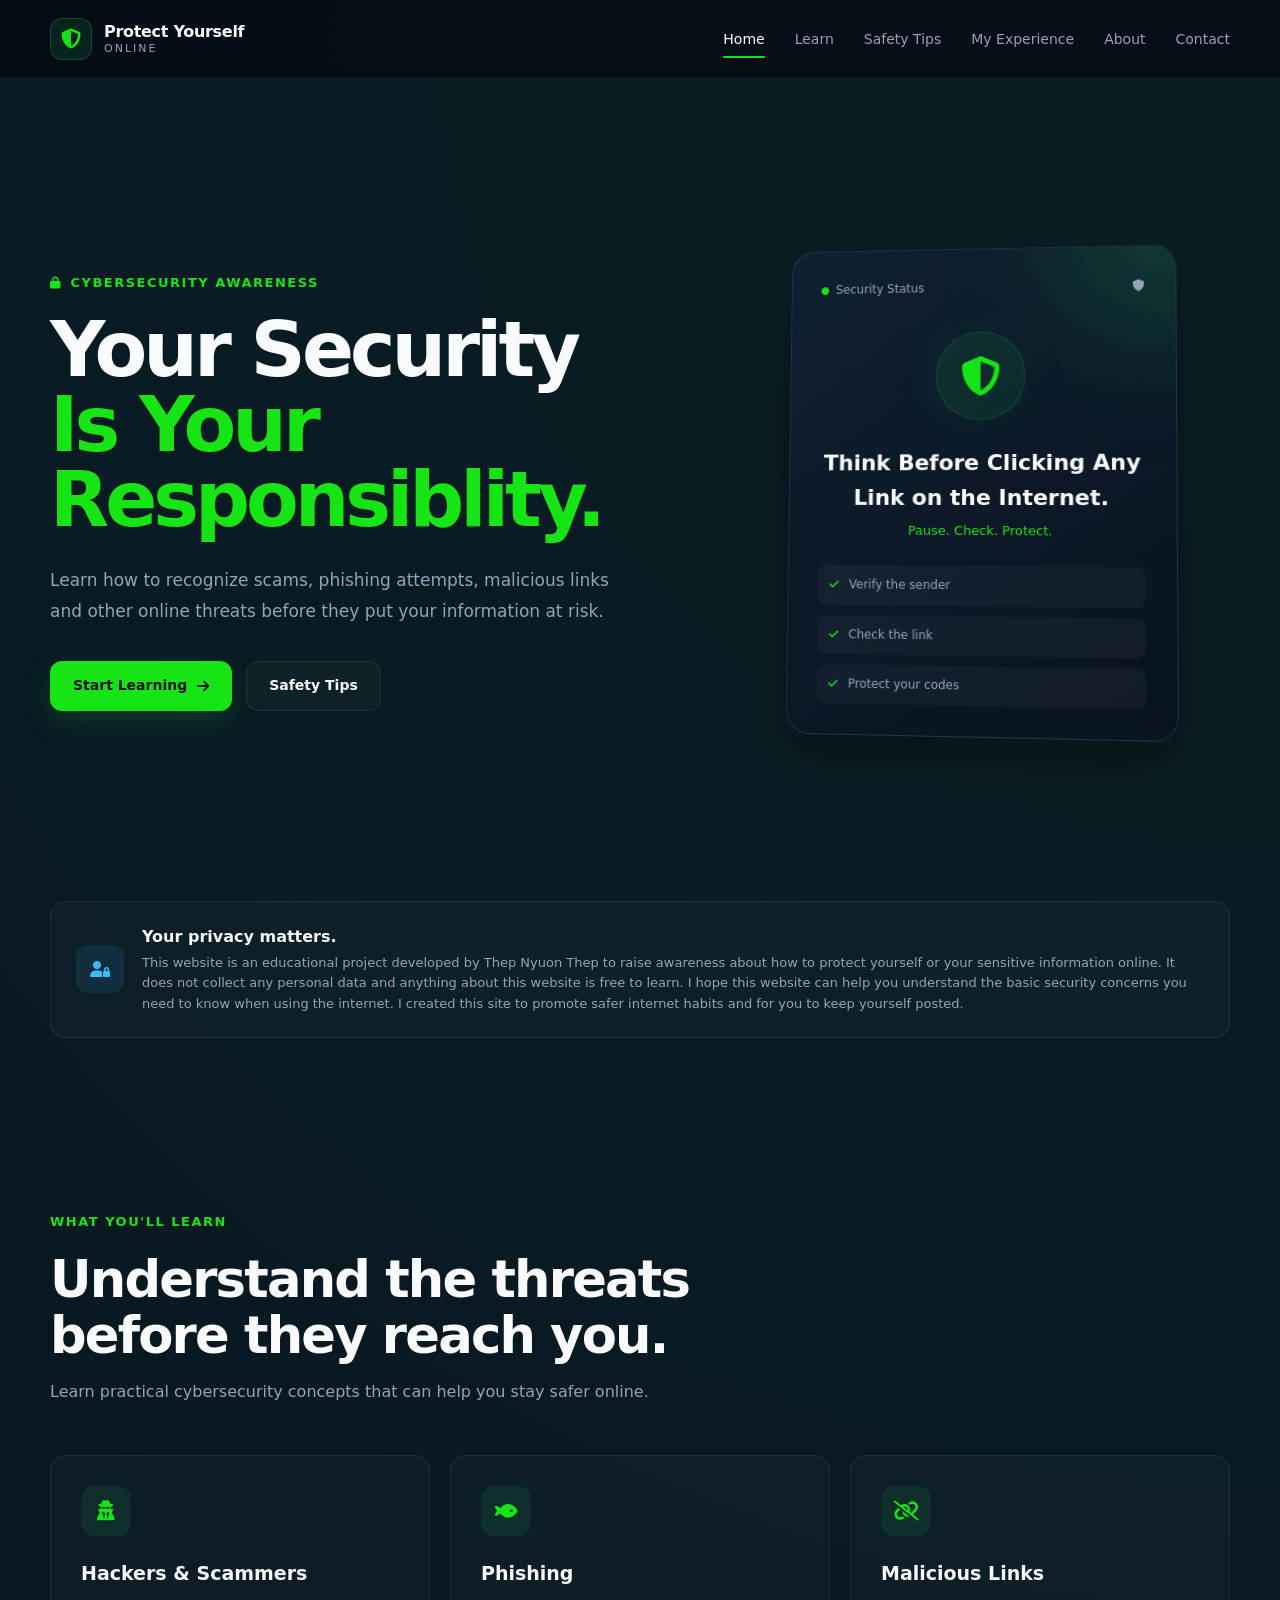
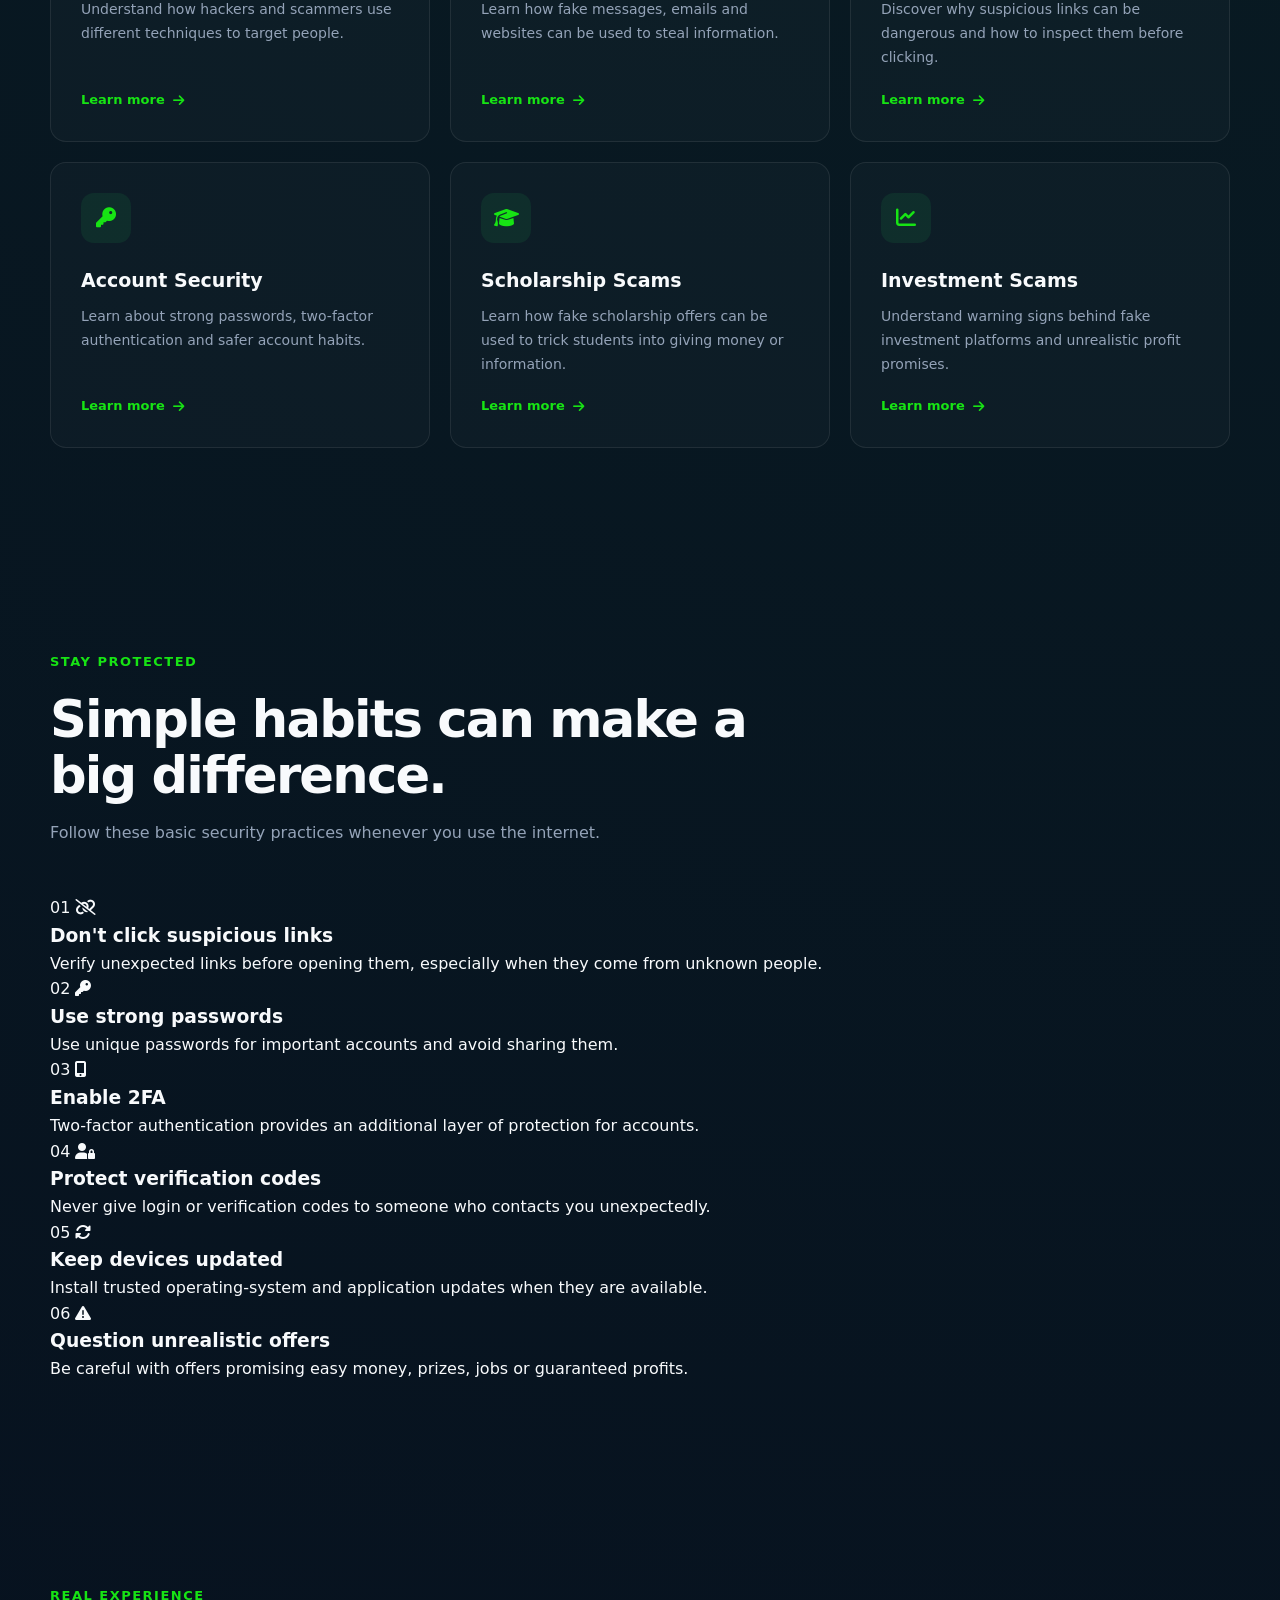
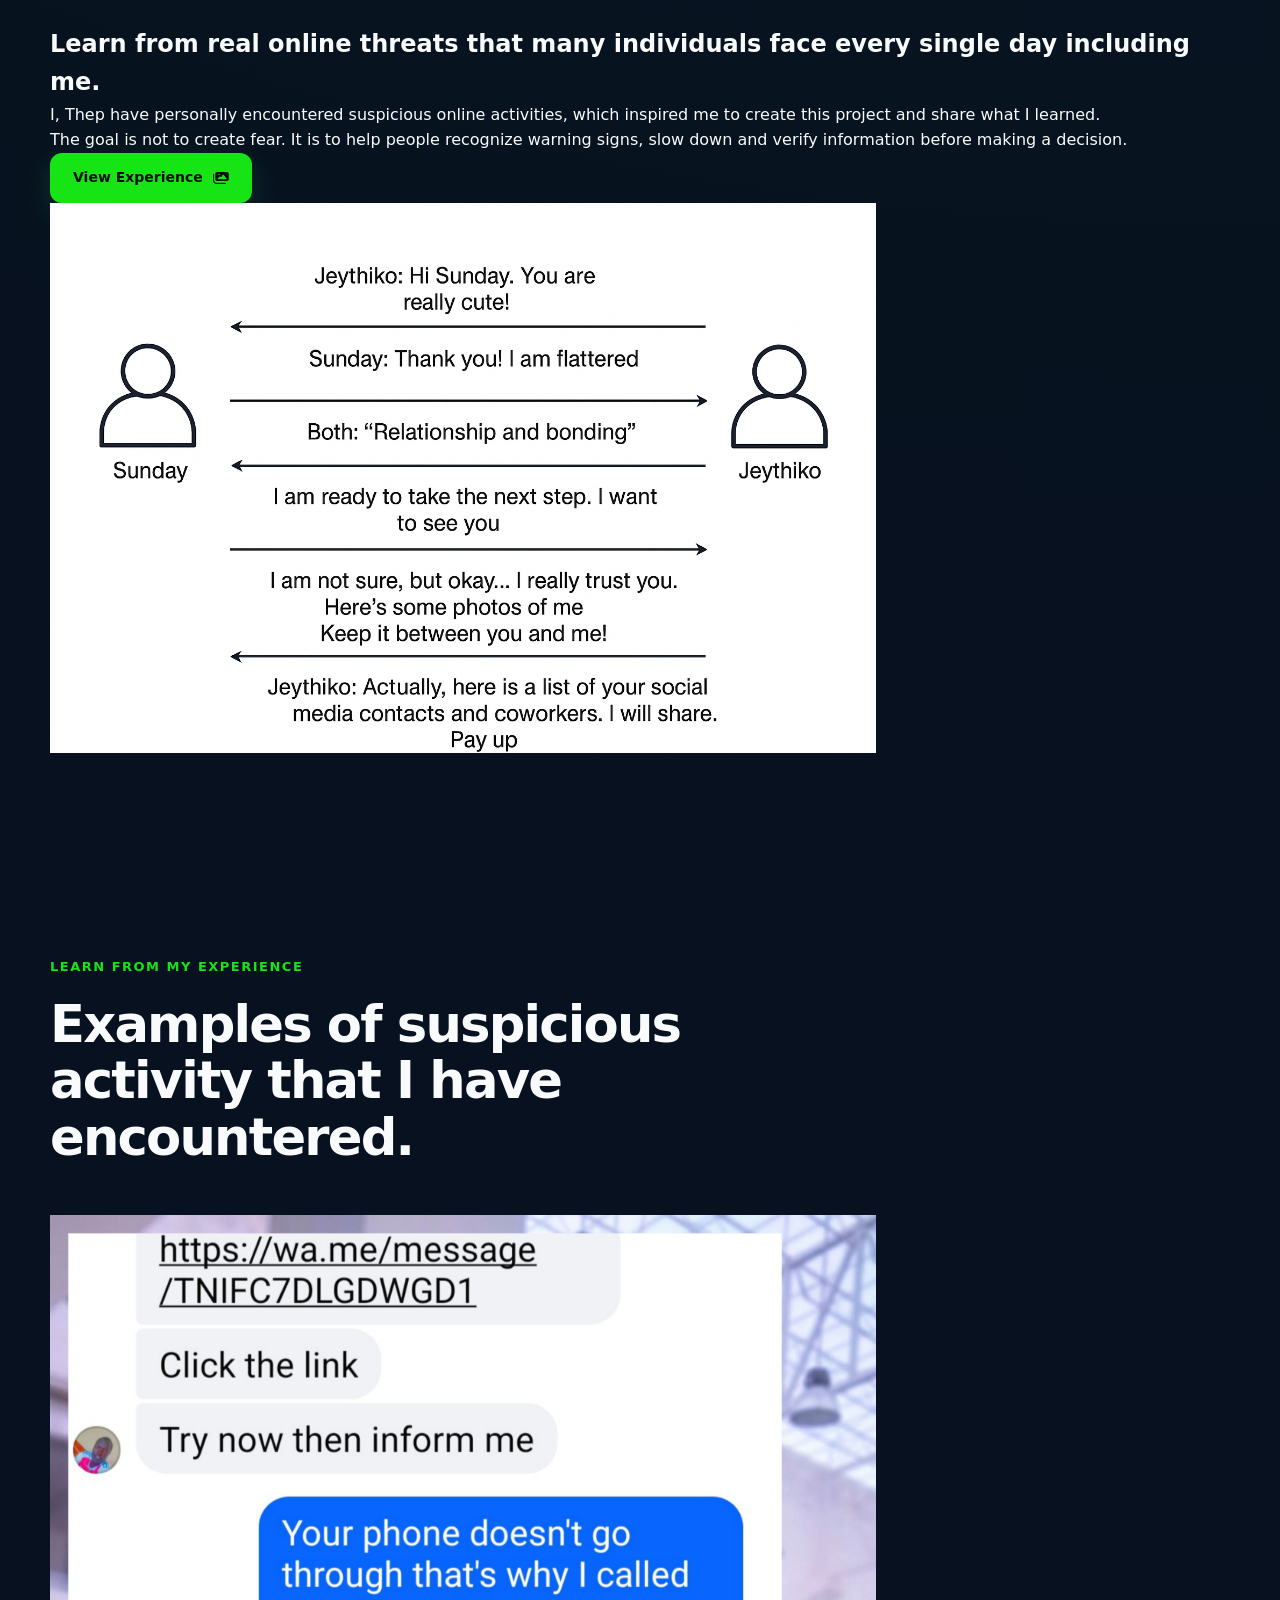
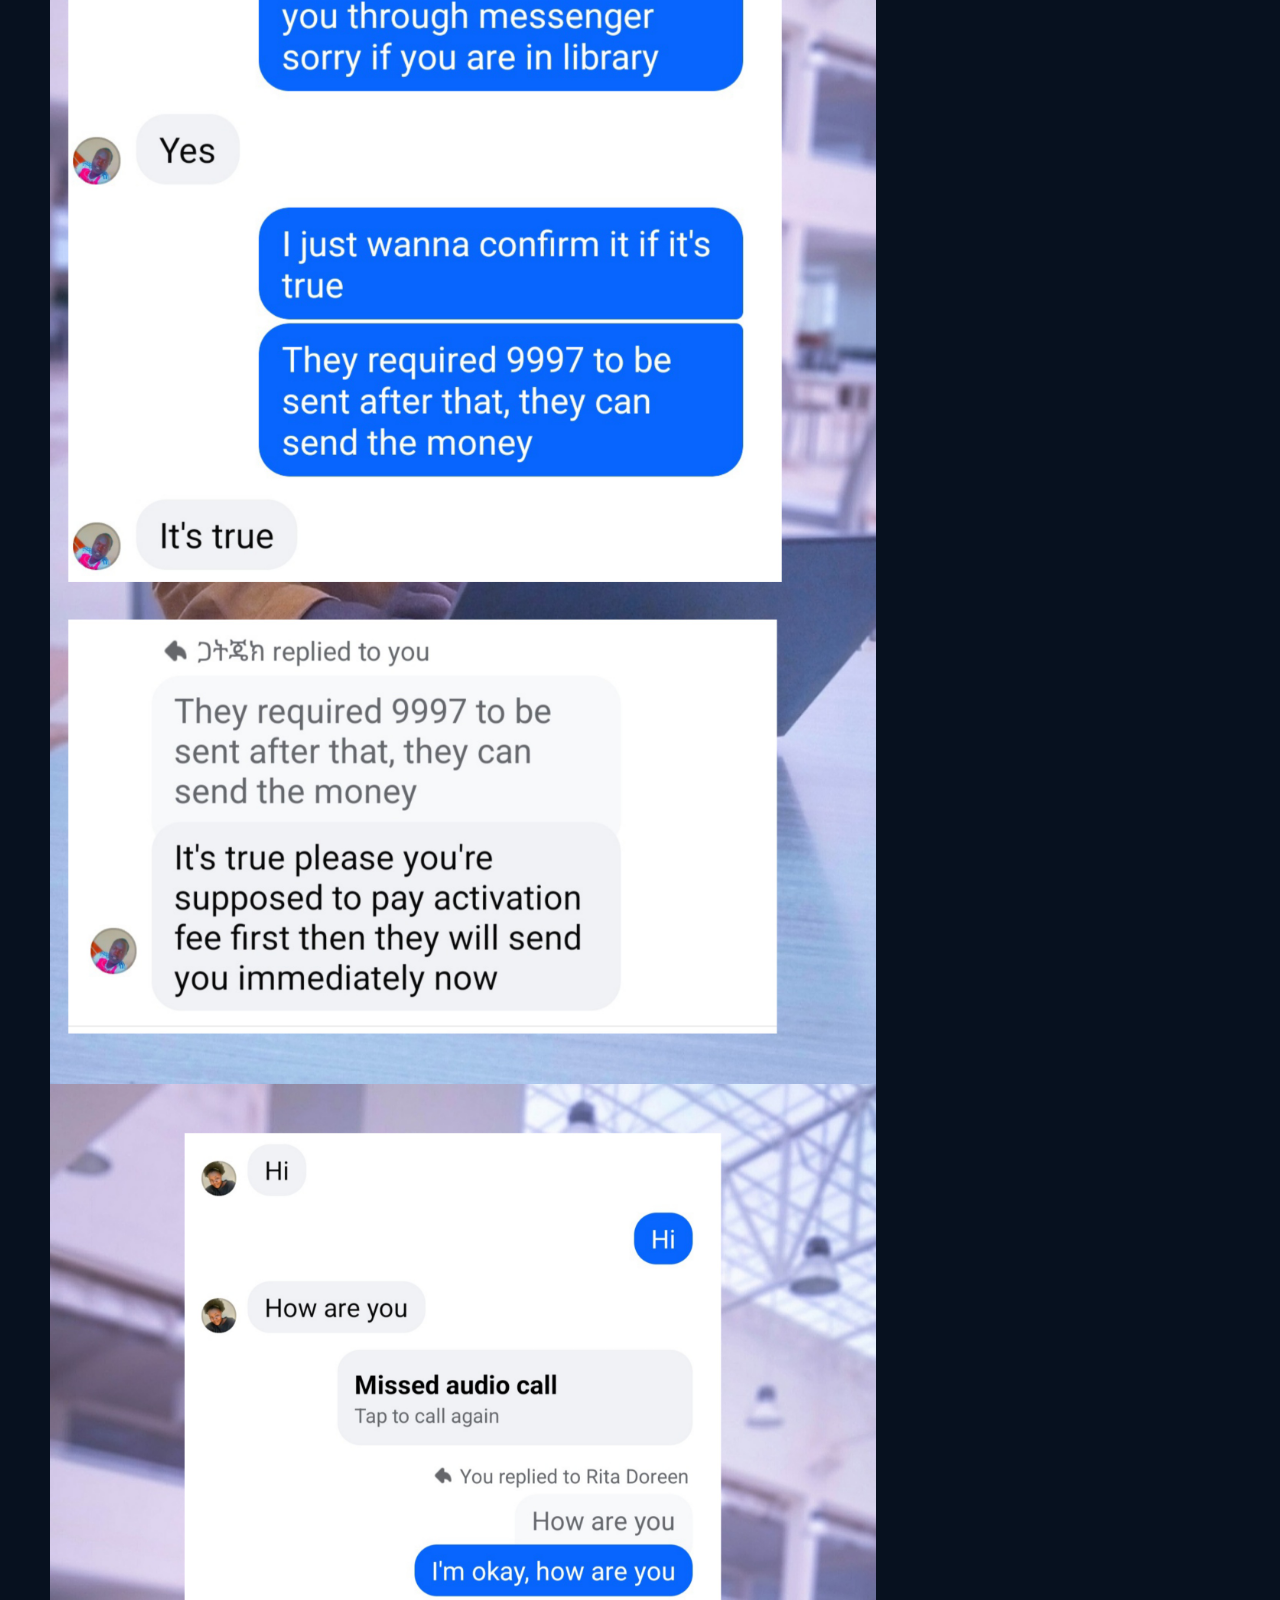
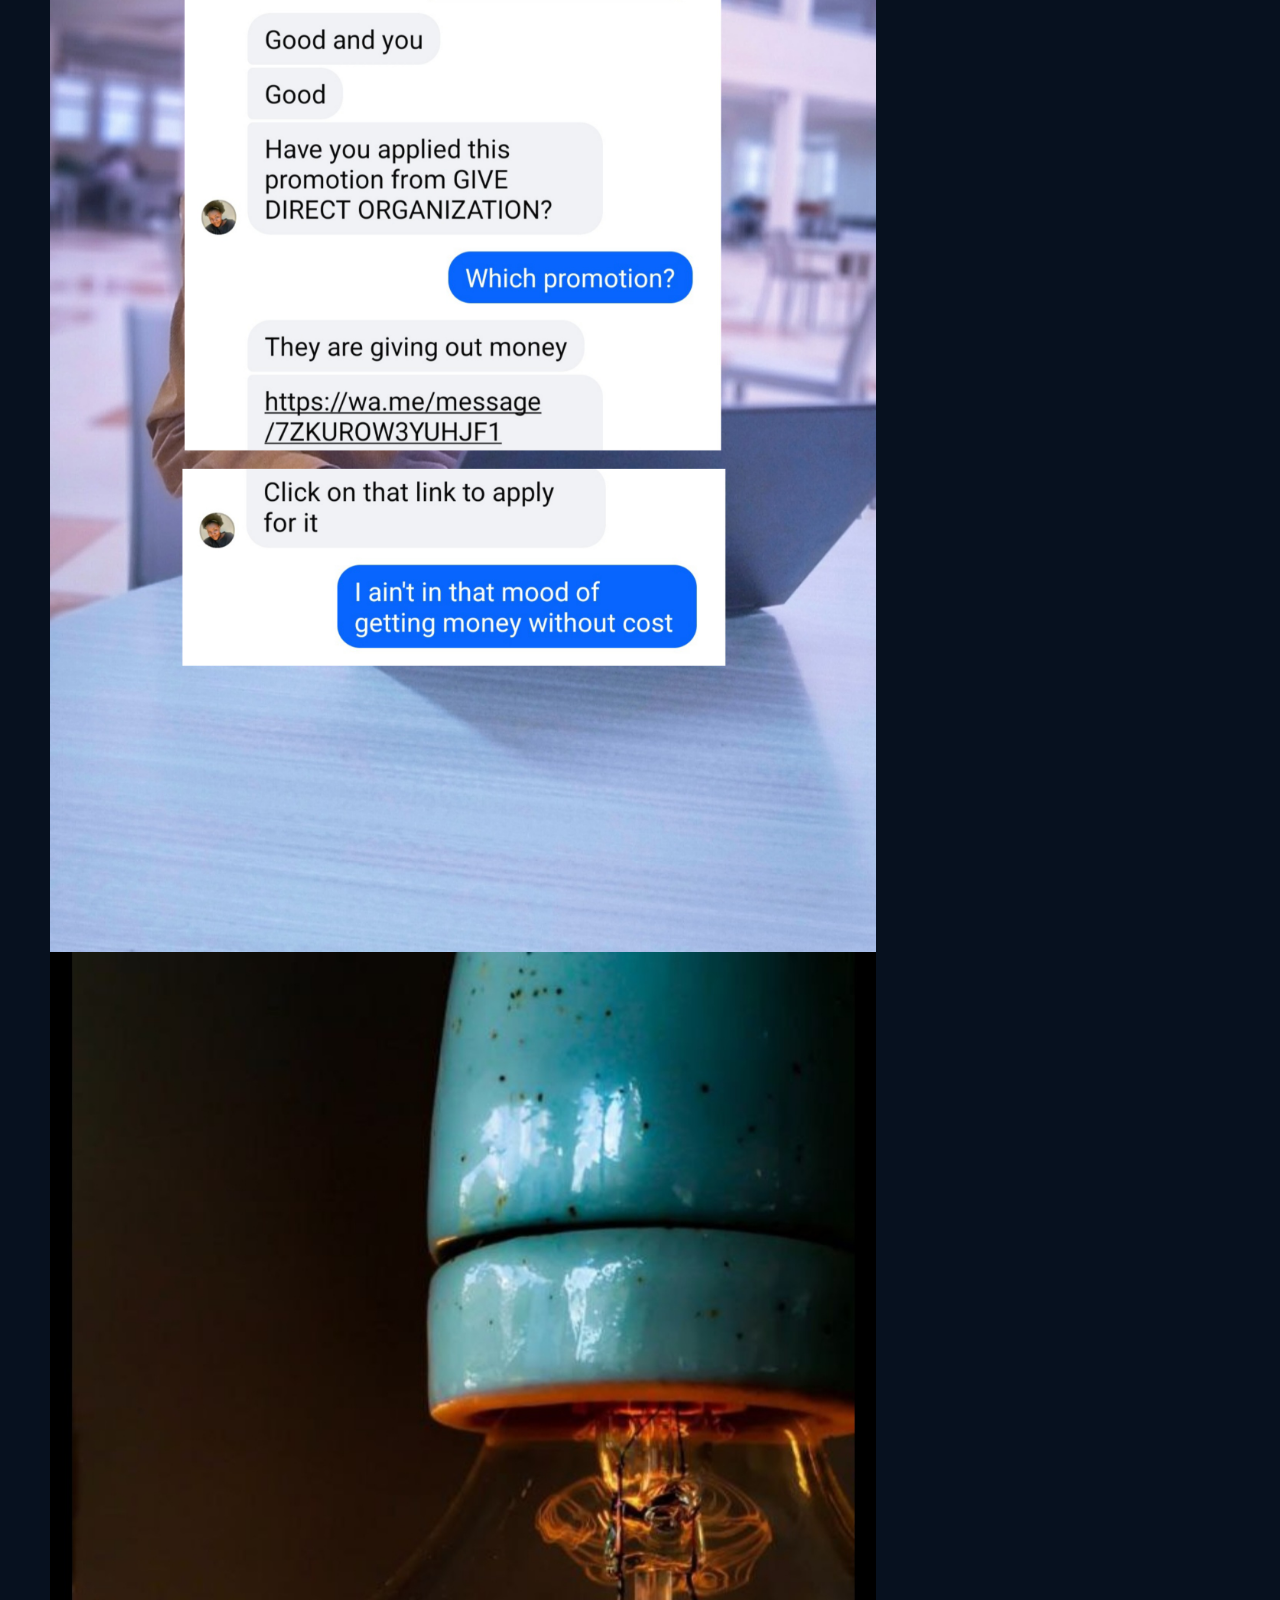
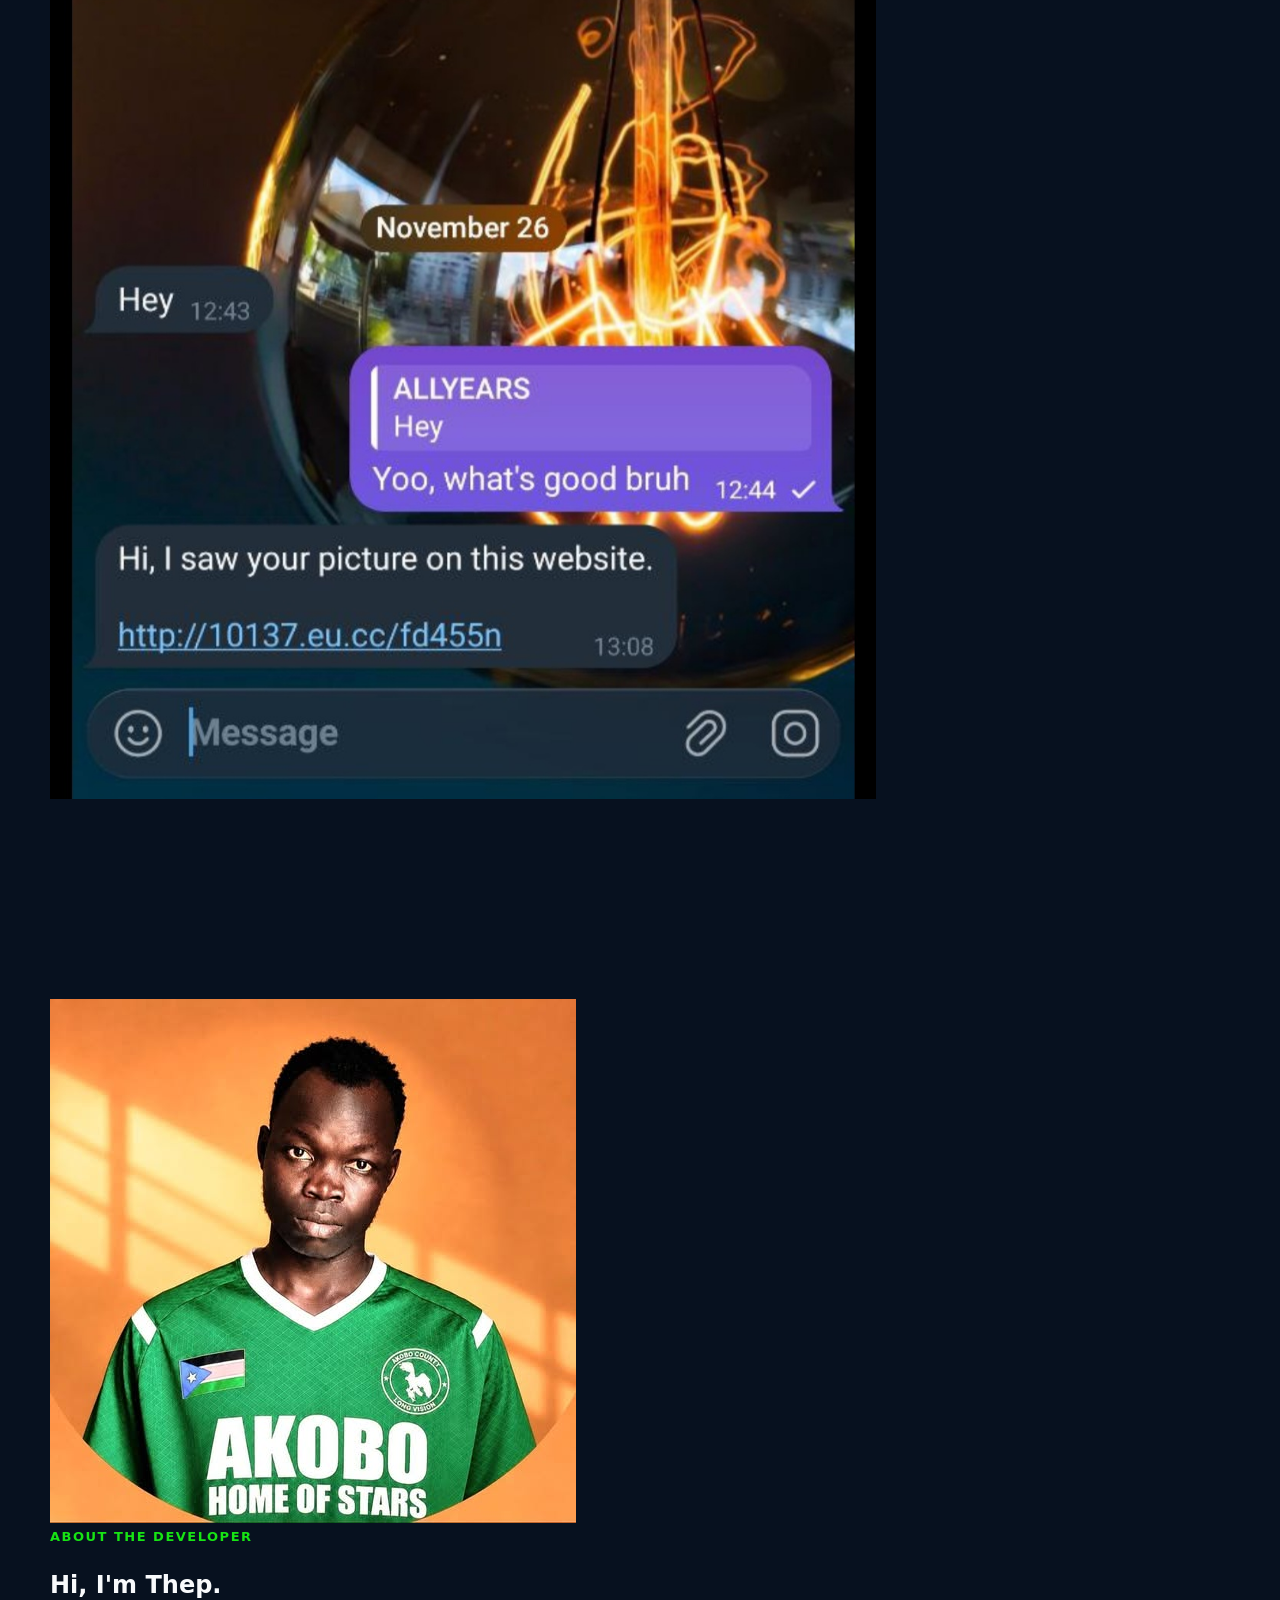
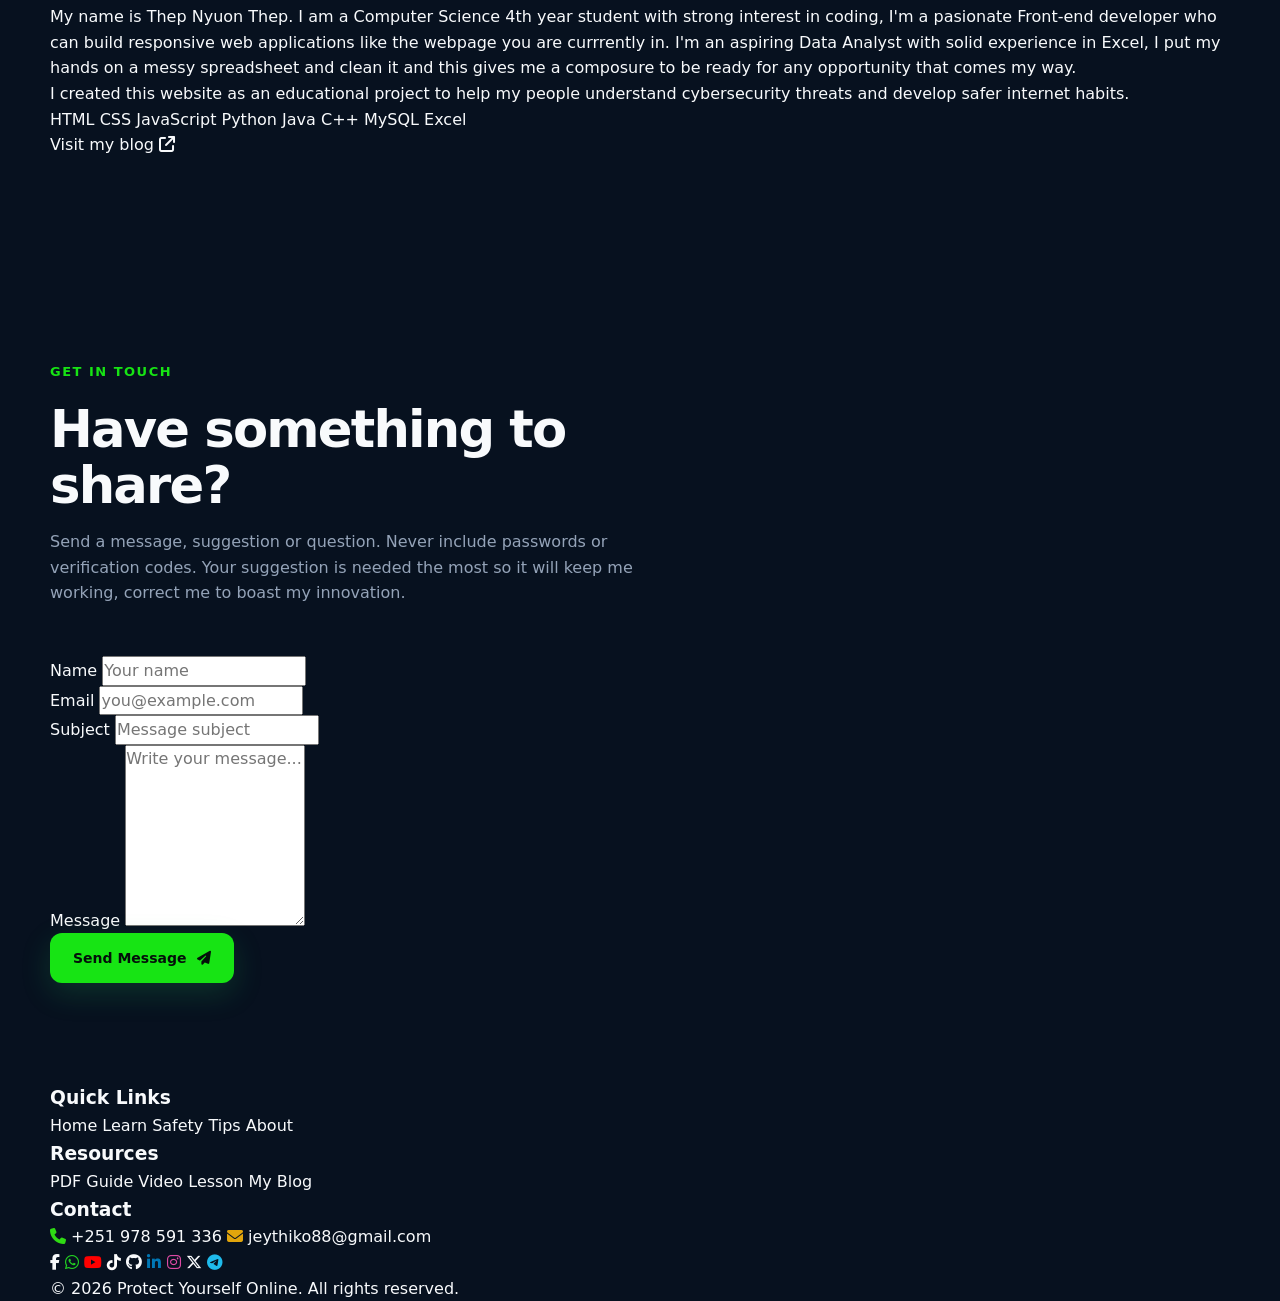
==== index.html @ 236b2f44 "Update print statement from 'Hello' to 'Goodbye'" ====
<!DOCTYPE html>
<html lang="en">

<head>
    <meta charset="UTF-8">

    <!-- Makes the website responsive on phones -->
    <meta name="viewport" content="width=device-width, initial-scale=1.0">

    <!-- Website description for search engines -->
    <meta name="description"
        content="Protect Yourself Online — Learn practical cybersecurity awareness, online safety, phishing prevention, scam awareness and account security.">

    <meta name="author" content="Thep Nyuon Thep">

    <title>Protect Yourself Online | Thep Nyuon Thep - Cybersecurity Awareness</title>

    <!-- Font Awesome -->
    <link rel="stylesheet"
        href="https://cdnjs.cloudflare.com/ajax/libs/font-awesome/6.5.0/css/all.min.css">

    <!-- Our CSS — we'll build this next -->
    <link rel="stylesheet" href="style.css">
</head>

<body>

    <!-- =========================
         HEADER
    ========================== -->
    <header class="site-header">

        <nav class="navbar">

            <!-- Website Logo / Brand -->
            <a href="#home" class="logo">

                <span class="logo-icon">
                    <i class="fa-solid fa-shield-halved"></i>
                </span>

                <span class="logo-text">
                    <strong>Protect Yourself</strong>
                    <small>Online</small>
                </span>

            </a>


            <!-- Mobile menu button -->
            <button class="menu-toggle" id="menuToggle">
                <i class="fa-solid fa-bars"></i>
            </button>


            <!-- Navigation -->
            <div class="nav-links" id="navLinks">

                <a href="#home" class="active">Home</a>

                <a href="#learn">Learn</a>

                <a href="#safety">Safety Tips</a>

                <a href="#experience">My Experience</a>

                <a href="#about">About</a>

                <a href="#contact">Contact</a>

            </div>

        </nav>

    </header>


    <!-- =========================
         MAIN CONTENT
    ========================== -->

    <main>


        <!-- =========================
             HERO SECTION
        ========================== -->

        <section class="hero" id="home">

            <div class="hero-content">

                <span class="hero-label">
                    <i class="fa-solid fa-lock"></i>
                    Cybersecurity Awareness
                </span>


                <h1>
                    Your Security
                    <span>Is Your Responsiblity.</span>
                </h1>


                <p>
                    Learn how to recognize scams, phishing attempts,
                    malicious links and other online threats before
                    they put your information at risk.
                </p>


                <div class="hero-buttons">

                    <a href="#learn" class="btn btn-primary">
                        Start Learning
                        <i class="fa-solid fa-arrow-right"></i>
                    </a>

                    <a href="#safety" class="btn btn-secondary">
                        Safety Tips
                    </a>

                </div>

            </div>


            <!-- Hero security visual -->

            <div class="hero-visual">

                <div class="security-card">

                    <div class="security-card-header">

                        <span>
                            <i class="fa-solid fa-circle"></i>
                            Security Status
                        </span>

                        <i class="fa-solid fa-shield"></i>

                    </div>


                    <div class="security-icon">

                        <i class="fa-solid fa-shield-halved"></i>

                    </div>


                    <h3>
                        Think Before Clicking Any Link on the Internet.
                    </h3>

                    <p>
                        Pause. Check. Protect.
                    </p>


                    <div class="security-checks">

                        <span>
                            <i class="fa-solid fa-check"></i>
                            Verify the sender
                        </span>

                        <span>
                            <i class="fa-solid fa-check"></i>
                            Check the link
                        </span>

                        <span>
                            <i class="fa-solid fa-check"></i>
                            Protect your codes
                        </span>

                    </div>

                </div>

            </div>

        </section>


        <!-- =========================
             INTRO / PRIVACY
        ========================== -->

        <section class="privacy-section">

            <div class="privacy-box">

                <div class="privacy-icon">
                    <i class="fa-solid fa-user-lock"></i>
                </div>

                <div>

                    <h3>
                        Your privacy matters.
                    </h3>

                    <p>
                        This website is an educational project developed by Thep Nyuon Thep to raise awareness about how to protect yourself or 
                        your sensitive information online. It does not collect any personal data and anything about this website is free to 
                        learn. I hope this website can help you understand the basic security concerns you need to know when using the internet.
                        I created this site to promote safer internet habits and for you to keep yourself posted.
                    </p>

                </div>

            </div>

        </section>


        <!-- =========================
             LEARNING SECTION
        ========================== -->

        <section class="section" id="learn">

            <div class="section-header">

                <span class="section-label">
                    What You'll Learn
                </span>

                <h2>
                    Understand the threats
                    before they reach you.
                </h2>

                <p>
                    Learn practical cybersecurity concepts
                    that can help you stay safer online.
                </p>

            </div>


            <!-- Learning cards -->

            <div class="learning-grid">


                <!-- Card 1 -->

                <article class="learning-card">

                    <div class="card-icon">
                        <i class="fa-solid fa-user-secret"></i>
                    </div>

                    <h3>
                        Hackers & Scammers
                    </h3>

                    <p>
                        Understand how hackers and scammers
                        use different techniques to target people.
                    </p>

                   <a href="lessons/hackers-and-scammers.html" class="lesson-link">
    Learn more
    <i class="fa-solid fa-arrow-right"></i>
</a>

                </article>


                <!-- Card 2 -->

                <article class="learning-card">

                    <div class="card-icon">
                        <i class="fa-solid fa-fish"></i>
                    </div>

                    <h3>
                        Phishing
                    </h3>

                    <p>
                        Learn how fake messages, emails and websites
                        can be used to steal information.
                    </p>

                   <a href="lessons/phishing.html" class="lesson-link">
    Learn more
    <i class="fa-solid fa-arrow-right"></i>
</a>

                </article>


                <!-- Card 3 -->

                <article class="learning-card">

                    <div class="card-icon">
                        <i class="fa-solid fa-link-slash"></i>
                    </div>

                    <h3>
                        Malicious Links
                    </h3>

                    <p>
                        Discover why suspicious links can be dangerous
                        and how to inspect them before clicking.
                    </p>

                   <a href="lessons/malicious-links.html" class="lesson-link">
    Learn more
    <i class="fa-solid fa-arrow-right"></i>
</a>

                </article>


                <!-- Card 4 -->

                <article class="learning-card">

                    <div class="card-icon">
                        <i class="fa-solid fa-key"></i>
                    </div>

                    <h3>
                        Account Security
                    </h3>

                    <p>
                        Learn about strong passwords, two-factor
                        authentication and safer account habits.
                    </p>

                    <a href="lessons/account-security.html" class="lesson-link">
    Learn more
    <i class="fa-solid fa-arrow-right"></i>
</a>

                </article>


                <!-- Card 5 -->

                <article class="learning-card">

                    <div class="card-icon">
                        <i class="fa-solid fa-graduation-cap"></i>
                    </div>

                    <h3>
                        Scholarship Scams
                    </h3>

                    <p>
                        Learn how fake scholarship offers can be used
                        to trick students into giving money or information.
                    </p>

                    <a href="lessons/scholarship-scams.html" class="lesson-link">
    Learn more
    <i class="fa-solid fa-arrow-right"></i>
</a>

                </article>


                <!-- Card 6 -->

                <article class="learning-card">

                    <div class="card-icon">
                        <i class="fa-solid fa-chart-line"></i>
                    </div>

                    <h3>
                        Investment Scams
                    </h3>

                    <p>
                        Understand warning signs behind fake investment
                        platforms and unrealistic profit promises.
                    </p>

                    <a href="lessons/investment-scams.html" class="lesson-link">
    Learn more
    <i class="fa-solid fa-arrow-right"></i>
</a>

                </article>

            </div>

        </section>


        <!-- =========================
             SAFETY TIPS
        ========================== -->

        <section class="section safety-section" id="safety">

            <div class="section-header">

                <span class="section-label">
                    Stay Protected
                </span>

                <h2>
                    Simple habits can make
                    a big difference.
                </h2>

                <p>
                    Follow these basic security practices
                    whenever you use the internet.
                </p>

            </div>


            <div class="safety-grid">


                <article class="safety-card">

                    <span class="safety-number">01</span>

                    <i class="fa-solid fa-link-slash"></i>

                    <h3>
                        Don't click suspicious links
                    </h3>

                    <p>
                        Verify unexpected links before opening
                        them, especially when they come from
                        unknown people.
                    </p>

                </article>


                <article class="safety-card">

                    <span class="safety-number">02</span>

                    <i class="fa-solid fa-key"></i>

                    <h3>
                        Use strong passwords
                    </h3>

                    <p>
                        Use unique passwords for important
                        accounts and avoid sharing them.
                    </p>

                </article>


                <article class="safety-card">

                    <span class="safety-number">03</span>

                    <i class="fa-solid fa-mobile-screen-button"></i>

                    <h3>
                        Enable 2FA
                    </h3>

                    <p>
                        Two-factor authentication provides an
                        additional layer of protection for accounts.
                    </p>

                </article>


                <article class="safety-card">

                    <span class="safety-number">04</span>

                    <i class="fa-solid fa-user-lock"></i>

                    <h3>
                        Protect verification codes
                    </h3>

                    <p>
                        Never give login or verification codes
                        to someone who contacts you unexpectedly.
                    </p>

                </article>


                <article class="safety-card">

                    <span class="safety-number">05</span>

                    <i class="fa-solid fa-rotate"></i>

                    <h3>
                        Keep devices updated
                    </h3>

                    <p>
                        Install trusted operating-system and
                        application updates when they are available.
                    </p>

                </article>


                <article class="safety-card">

                    <span class="safety-number">06</span>

                    <i class="fa-solid fa-triangle-exclamation"></i>

                    <h3>
                        Question unrealistic offers
                    </h3>

                    <p>
                        Be careful with offers promising easy money,
                        prizes, jobs or guaranteed profits.
                    </p>

                </article>

            </div>

        </section>


        <!-- =========================
             MY EXPERIENCE
        ========================== -->

        <section class="section experience-section" id="experience">

            <div class="experience-content">

                <div class="experience-text">

                    <span class="section-label">
                        Real Experience
                    </span>

                    <h2>
                        Learn from real
                        online threats that many individuals face every single day including me.
                    </h2>

                    <p>
                        I, Thep have personally encountered suspicious
                        online activities, which inspired me to create
                        this project and share what I learned.
                    </p>

                    <p>
                        The goal is not to create fear. It is to help
                        people recognize warning signs, slow down and
                        verify information before making a decision.
                    </p>

                    <a href="#gallery" class="btn btn-primary">
                        View Experience
                        <i class="fa-solid fa-images"></i>
                    </a>

                </div>


                <div class="experience-image">

                    <img
                        src="scammer.jpg"
                        alt="Cybersecurity scam awareness example"
                    >

                </div>

            </div>

        </section>


        <!-- =========================
             GALLERY
        ========================== -->

        <section class="section gallery-section" id="gallery">

            <div class="section-header">

                <span class="section-label">
                    Learn from my experience
                </span>

                <h2>
                    Examples of suspicious activity that I have encountered.
                </h2>

            </div>


            <div class="gallery-grid">

                <img src="scam1.jpg"
                    alt="Scam awareness example">

                <img src="scam2.jpg"
                    alt="Scam awareness example">

                <img src="Telegram.jpg"
                    alt="Telegram scam awareness example">

            </div>

        </section>


        <!-- =========================
             ABOUT
        ========================== -->

        <section class="section about-section" id="about">

            <div class="about-container">

                <div class="about-image">

                    <img
                        src="profile.jpg"
                        alt="Thep Nyuon Thep"
                    >

                </div>


                <div class="about-content">

                    <span class="section-label">
                        About the Developer
                    </span>

                    <h2>
                        Hi, I'm Thep.
                    </h2>

                    <p>
                        My name is Thep Nyuon Thep. I am a Computer
                        Science 4th year student with strong interest in coding, I'm a pasionate Front-end developer who can build responsive web applications like the webpage you are currrently in. I'm an aspiring Data Analyst with solid experience in Excel, I put my hands on a messy spreadsheet and clean it and this gives me a composure to be ready for any opportunity that comes my way.
                    </p>

                    <p>
                        I created this website as an educational
                        project to help my people understand cybersecurity
                        threats and develop safer internet habits.
                    </p>


                    <div class="skills">

                        <span>HTML</span>
                        <span>CSS</span>
                        <span>JavaScript</span>
                        <span>Python</span>
                        <span>Java</span>
                        <span>C++</span>
                        <span>MySQL</span>
                        <span>Excel</span>
                      

                    </div>


                    <a
                        href="https://thepnyuonthep.blogspot.com"
                        target="_blank"
                        rel="noopener noreferrer"
                        class="text-link"
                    >
                        Visit my blog
                        <i class="fa-solid fa-arrow-up-right-from-square"></i>
                    </a>

                </div>

            </div>

        </section>


        <!-- =========================
             CONTACT
        ========================== -->

        <section class="section contact-section" id="contact">

            <div class="section-header">

                <span class="section-label">
                    Get In Touch
                </span>

                <h2>
                    Have something to share?
                </h2>

                <p>
                    Send a message, suggestion or question.
                    Never include passwords or verification codes. Your suggestion is needed the most so it will keep me working, correct me to boast my innovation.
                </p>

            </div>


            <form
                action="https://formsubmit.co/jeythiko88@gmail.com"
                method="POST"
                class="contact-form"
            >

                <input
                    type="hidden"
                    name="_subject"
                    value="Protect Yourself Online — Website Message"
                >

                <input
                    type="hidden"
                    name="_captcha"
                    value="false"
                >


                <div class="form-group">

                    <label for="name">
                        Name
                    </label>

                    <input
                        type="text"
                        id="name"
                        name="name"
                        placeholder="Your name"
                        required
                    >

                </div>


                <div class="form-group">

                    <label for="email">
                        Email
                    </label>

                    <input
                        type="email"
                        id="email"
                        name="email"
                        placeholder="you@example.com"
                        required
                    >

                </div>


                <div class="form-group full">

                    <label for="subject">
                        Subject
                    </label>

                    <input
                        type="text"
                        id="subject"
                        name="subject"
                        placeholder="Message subject"
                        required
                    >

                </div>


                <div class="form-group full">

                    <label for="message">
                        Message
                    </label>

                    <textarea
                        id="message"
                        name="message"
                        rows="7"
                        placeholder="Write your message..."
                        required
                    ></textarea>

                </div>


                <button
                    type="submit"
                    class="btn btn-primary"
                >
                    Send Message
                    <i class="fa-solid fa-paper-plane"></i>
                </button>

            </form>

        </section>

    </main>


    <!-- =========================
         FOOTER
    ========================== -->

    <footer class="footer">

        <div class="footer-container">

            <div class="footer-column">

                <h3>Quick Links</h3>

                <a href="#home">Home</a>
                <a href="#learn">Learn</a>
                <a href="#safety">Safety Tips</a>
                <a href="#about">About</a>

            </div>


            <div class="footer-column">

                <h3>Resources</h3>

                <a href="HowDoIProtectMyselfOnTheInternet.pdf" download>
                    PDF Guide
                </a>

                <a href="open.mp4" download>
                    Video Lesson
                </a>

                <a
                    href="https://thepnyuonthep.blogspot.com"
                    target="_blank"
                    rel="noopener noreferrer"
                >
                    My Blog
                </a>

            </div>


            <div class="footer-column">

                <h3>Contact</h3>

                <a href="tel:+251978591336">
                    <i class="fa-solid fa-phone"></i>
                    +251 978 591 336
                </a>

                <a href="mailto:jeythiko88@gmail.com">
                    <i class="fa-solid fa-envelope"></i>
                    jeythiko88@gmail.com
                </a>

            </div>

        </div>


        <!-- Social media -->

        <div class="social-links">

            <a href="https://www.facebook.com/thep.williams"
                target="_blank"
                rel="noopener noreferrer"
                aria-label="Facebook">
                <i class="fa-brands fa-facebook-f"></i>
            </a>

            <a href="https://wa.me/251978591336"
                target="_blank"
                rel="noopener noreferrer"
                aria-label="WhatsApp">
                <i class="fa-brands fa-whatsapp"></i>
            </a>

            <a href="https://www.youtube.com/@jeythiko"
                target="_blank"
                rel="noopener noreferrer"
                aria-label="YouTube">
                <i class="fa-brands fa-youtube"></i>
            </a>

            <a href="https://www.tiktok.com/@jeythiko"
                target="_blank"
                rel="noopener noreferrer"
                aria-label="TikTok">
                <i class="fa-brands fa-tiktok"></i>
            </a>

            <a href="https://github.com/jeythiko/Jeythiko88"
                target="_blank"
                rel="noopener noreferrer"
                aria-label="GitHub">
                <i class="fa-brands fa-github"></i>
            </a>

            <a href="https://www.linkedin.com/in/thep-williams888"
                target="_blank"
                rel="noopener noreferrer"
                aria-label="LinkedIn">
                <i class="fa-brands fa-linkedin-in"></i>
            </a>

            <a href="https://www.instagram.com/jeythiko"
                target="_blank"
                rel="noopener noreferrer"
                aria-label="Instagram">
                <i class="fa-brands fa-instagram"></i>
            </a>

            <a href="https://twitter.com/ThepWilliam"
                target="_blank"
                rel="noopener noreferrer"
                aria-label="X">
                <i class="fa-brands fa-x-twitter"></i>
            </a>

            <a href="https://t.me/jeythiko"
                target="_blank"
                rel="noopener noreferrer"
                aria-label="Telegram">
                <i class="fa-brands fa-telegram"></i>
            </a>

        </div>


        <div class="footer-bottom">

            <p>
                © 2026 Protect Yourself Online.
                All rights reserved.
            </p>

        </div>

    </footer>


    <!-- JavaScript -->
    <script src="script.js"></script>

</body>

</html>
---- style.css ----
:root {

    /* Main colors */
    --bg-dark: #07111f;
    --bg-darker: #040b14;
    --bg-card: #0d1b2a;

    --primary: #17e414;
    --primary-dark: #2fda14;

    --secondary: #38bdf8;

    --text-main: #f8fafc;
    --text-muted: #94a3b8;

    --border: rgba(255, 255, 255, 0.08);

    /* Effects */
    --shadow: 0 20px 50px rgba(0, 0, 0, 0.35);

    --radius-sm: 10px;
    --radius-md: 16px;
    --radius-lg: 24px;

    /* Layout */
    --container-width: 1180px;

    /* Transition */
    --transition: 0.3s ease;
}


/* 2. RESET */

* {
    margin: 0;
    padding: 0;
    box-sizing: border-box;
}


html {
    scroll-behavior: smooth;
}


body {

    font-family:
        Inter,
        system-ui,
        -apple-system,
        BlinkMacSystemFont,
        "Segoe UI",
        sans-serif;

    background:
        radial-gradient(
            circle at top right,
            rgba(34, 197, 94, 0.08),
            transparent 35%
        ),
        var(--bg-dark);

    color: var(--text-main);

    line-height: 1.6;

    min-height: 100vh;
}


/* Remove default link styling */

a {
    color: inherit;
    text-decoration: none;
}


/* Images */

img {
    max-width: 70%;
    display: block;
}


/* Buttons and form elements */

button,
input,
textarea {
    font: inherit;

}


/* 3. CONTAINER */

.navbar,
.hero,
.section,
.privacy-section,
.footer-container,
.footer-bottom,
.social-links {

    width: min(
        calc(100% - 40px),
        var(--container-width)
    );

    margin-inline: auto;
}


/* 4. HEADER */

.site-header {

    position: sticky;
    top: 0;

    z-index: 1000;

    background:
        rgba(4, 11, 20, 0.82);

    backdrop-filter: blur(16px);

    border-bottom:
        1px solid var(--border);
}


/* Navigation */

.navbar {

    min-height: 78px;

    display: flex;

    align-items: center;

    justify-content: space-between;
}


/* 5. LOGO */

.logo {

    display: inline-flex;

    align-items: center;

    gap: 12px;

    transition:
        transform var(--transition);
}


.logo:hover {
    transform: translateY(-2px);
}


.logo-icon {

    width: 42px;
    height: 42px;

    display: grid;

    place-items: center;

    border-radius: 12px;

    background:
        rgba(34, 197, 94, 0.12);

    border:
        1px solid rgba(34, 197, 94, 0.25);

    color: var(--primary);

    font-size: 20px;
}


.logo-text {

    display: flex;

    flex-direction: column;

    line-height: 1.1;
}


.logo-text strong {

    font-size: 16px;

    letter-spacing: -0.3px;
}


.logo-text small {

    color: var(--text-muted);

    font-size: 11px;

    margin-top: 3px;

    text-transform: uppercase;

    letter-spacing: 2px;
}


/* 6. NAVIGATION LINKS */

.nav-links {

    display: flex;

    align-items: center;

    gap: 30px;
}


.nav-links a {

    position: relative;

    color: var(--text-muted);

    font-size: 14px;

    font-weight: 500;

    padding: 8px 0;

    transition:
        color var(--transition);
}


.nav-links a:hover,
.nav-links a.active {

    color: var(--text-main);
}


/* Green underline */

.nav-links a::after {

    content: "";

    position: absolute;

    left: 0;
    bottom: 0;

    width: 0;
    height: 2px;

    background: var(--primary);

    border-radius: 10px;

    transition:
        width var(--transition);
}


.nav-links a:hover::after,
.nav-links a.active::after {

    width: 100%;
}


/* 7. MOBILE MENU BUTTON */

.menu-toggle {

    display: none;

    width: 42px;
    height: 42px;

    border: 1px solid var(--border);

    border-radius: 10px;

    background: var(--bg-card);

    color: var(--text-main);

    cursor: pointer;

    font-size: 18px;

    transition:
        background var(--transition),
        color var(--transition);
}


.menu-toggle:hover {

    background: var(--primary);

    color: #04100a;
}


/* 8. HERO SECTION */

.hero {

    min-height: calc(100vh - 78px);

    display: grid;

    grid-template-columns:
        1.1fr
        0.9fr;

    align-items: center;

    gap: 70px;

    padding-top: 80px;
    padding-bottom: 80px;
}


/* Hero content */

.hero-content {

    max-width: 650px;
}


/* Small label */

.hero-label,
.section-label {

    display: inline-flex;

    align-items: center;

    gap: 8px;

    color: var(--primary);

    font-size: 13px;

    font-weight: 700;

    text-transform: uppercase;

    letter-spacing: 1.5px;

    margin-bottom: 18px;
}


.hero-label i {
    font-size: 12px;
}


/* Hero heading */

.hero h1 {

    font-size: clamp(
        3rem,
        6vw,
        5.5rem
    );

    line-height: 0.98;

    letter-spacing: -4px;

    margin-bottom: 28px;
}


.hero h1 span {

    display: block;

    color: var(--primary);
}


/* Hero paragraph */

.hero-content > p {

    max-width: 580px;

    color: var(--text-muted);

    font-size: 17px;

    line-height: 1.8;

    margin-bottom: 34px;
}


/* 9. BUTTONS */

.hero-buttons {

    display: flex;

    align-items: center;

    gap: 14px;

    flex-wrap: wrap;
}


.btn {

    display: inline-flex;

    align-items: center;

    justify-content: center;

    gap: 10px;

    min-height: 50px;

    padding: 0 22px;

    border-radius: 12px;

    font-size: 14px;

    font-weight: 700;

    cursor: pointer;

    border: 1px solid transparent;

    transition:
        transform var(--transition),
        background var(--transition),
        border-color var(--transition),
        box-shadow var(--transition);
}


.btn:hover {

    transform: translateY(-3px);
}


.btn-primary {

    background: var(--primary);

    color: #04100a;

    box-shadow:
        0 10px 30px
        rgba(34, 197, 94, 0.18);
}


.btn-primary:hover {

    background: #4ade80;

    box-shadow:
        0 15px 35px
        rgba(34, 197, 94, 0.28);
}


.btn-secondary {

    background:
        rgba(255, 255, 255, 0.03);

    border-color: var(--border);

    color: var(--text-main);
}


.btn-secondary:hover {

    background:
        rgba(255, 255, 255, 0.07);

    border-color:
        rgba(255, 255, 255, 0.15);
}


/* 10. HERO SECURITY CARD  */

.hero-visual {

    display: flex;

    justify-content: center;

    perspective: 1000px;
}


.security-card {

    position: relative;

    width: min(
        100%,
        390px
    );

    padding: 30px;

    border-radius: var(--radius-lg);

    background:
        linear-gradient(
            145deg,
            rgba(15, 32, 49, 0.95),
            rgba(7, 17, 31, 0.95)
        );

    border:
        1px solid
        rgba(255, 255, 255, 0.1);

    box-shadow: var(--shadow);

    overflow: hidden;

    transform:
        rotateY(-5deg)
        rotateX(3deg);

    transition:
        transform 0.5s ease;
}


.security-card:hover {

    transform:
        rotateY(0)
        rotateX(0)
        translateY(-8px);
}


/* Green glow */

.security-card::before {

    content: "";

    position: absolute;

    width: 220px;
    height: 220px;

    top: -120px;
    right: -100px;

    background:
        rgba(34, 197, 94, 0.18);

    filter: blur(60px);

    border-radius: 50%;
}


/* Card header */

.security-card-header {

    position: relative;

    display: flex;

    align-items: center;

    justify-content: space-between;

    color: var(--text-muted);

    font-size: 12px;

    margin-bottom: 35px;
}


.security-card-header span {

    display: flex;

    align-items: center;

    gap: 7px;
}


.security-card-header span i {

    color: var(--primary);

    font-size: 8px;
}


/* Main security icon */

.security-icon {

    width: 90px;
    height: 90px;

    margin: 0 auto 25px;

    display: grid;

    place-items: center;

    border-radius: 50%;

    background:
        rgba(34, 197, 94, 0.1);

    border:
        1px solid
        rgba(34, 197, 94, 0.2);

    color: var(--primary);

    font-size: 40px;

    box-shadow:
        0 0 50px
        rgba(34, 197, 94, 0.08);
}


.security-card h3 {

    position: relative;

    text-align: center;

    font-size: 22px;

    margin-bottom: 5px;
}


.security-card > p {

    text-align: center;

    color: var(--primary);

    font-size: 13px;

    margin-bottom: 25px;
}


/* Security checks */

.security-checks {

    display: grid;

    gap: 10px;
}


.security-checks span {

    display: flex;

    align-items: center;

    gap: 10px;

    padding: 10px 12px;

    border-radius: 9px;

    background:
        rgba(255, 255, 255, 0.035);

    color: var(--text-muted);

    font-size: 12px;
}


.security-checks i {

    color: var(--primary);

    font-size: 11px;
}


/* 11. PRIVACY SECTION */

.privacy-section {

    padding-bottom: 70px;
}


.privacy-box {

    display: flex;

    align-items: center;

    gap: 18px;

    padding: 22px 25px;

    border:
        1px solid var(--border);

    border-radius: var(--radius-md);

    background:
        rgba(255, 255, 255, 0.025);
}


.privacy-icon {

    flex-shrink: 0;

    width: 48px;
    height: 48px;

    display: grid;

    place-items: center;

    border-radius: 12px;

    background:
        rgba(56, 189, 248, 0.1);

    color: var(--secondary);
}


.privacy-box h3 {

    font-size: 16px;

    margin-bottom: 3px;
}


.privacy-box p {

    color: var(--text-muted);

    font-size: 13px;
}


/* 12. GENERAL SECTIONS */

.section {

    padding-top: 100px;

    padding-bottom: 100px;
}


.section-header {

    max-width: 700px;

    margin-bottom: 50px;
}


.section-header h2 {

    font-size: clamp(
        2rem,
        4vw,
        3.4rem
    );

    line-height: 1.1;

    letter-spacing: -1.8px;

    margin-bottom: 16px;
}


.section-header p {

    color: var(--text-muted);

    font-size: 16px;

    max-width: 600px;
}


/* 13. LEARNING CARDS */

.learning-grid {

    display: grid;

    grid-template-columns:
        repeat(3, 1fr);

    gap: 20px;
}


.learning-card {

    position: relative;

    padding: 30px;

    min-height: 260px;

    display: flex;

    flex-direction: column;

    border:
        1px solid var(--border);

    border-radius: var(--radius-md);

    background:
        rgba(255, 255, 255, 0.025);

    overflow: hidden;

    transition:
        transform var(--transition),
        border-color var(--transition),
        background var(--transition);
}


.learning-card:hover {

    transform: translateY(-7px);

    border-color:
        rgba(34, 197, 94, 0.3);

    background:
        rgba(34, 197, 94, 0.04);
}


/* Card icon */

.card-icon {

    width: 50px;
    height: 50px;

    display: grid;

    place-items: center;

    margin-bottom: 22px;

    border-radius: 13px;

    background:
        rgba(34, 197, 94, 0.1);

    color: var(--primary);

    font-size: 20px;
}


.learning-card h3 {

    font-size: 19px;

    margin-bottom: 10px;
}


.learning-card p {

    color: var(--text-muted);

    font-size: 14px;

    line-height: 1.7;

    margin-bottom: 20px;
}


.learning-card a {

    margin-top: auto;

    display: inline-flex;

    align-items: center;

    gap: 8px;

    color: var(--primary);

    font-size: 13px;

    font-weight: 700;
}


.learning-card a i {

    transition:
        transform var(--transition);
}


.learning-card a:hover i {

    transform: translateX(5px);
}

/* Responsive Design  */
  @media (max-width: 768px) {


    html {
        scroll-behavior: smooth;
    }

    body {
        overflow-x: hidden;
    }

    .section {
        width: 90%;
        padding: 70px 0;
    }


    /* NAVBAR */

    .site-header {
        position: sticky;
        top: 0;
        z-index: 1000;
    }

    .navbar {
        width: 90%;
        min-height: 70px;
        display: flex;
        justify-content: space-between;
        align-items: center;
    }

    /* Logo */

    .logo {
        display: flex;
        align-items: center;
        gap: 10px;
    }

    .logo-icon {
        width: 40px;
        height: 40px;
        display: flex;
        align-items: center;
        justify-content: center;
    }

    .logo-text strong {
        font-size: 15px;
    }

    .logo-text small {
        font-size: 11px;
    }


    /* Mobile menu button */

    .menu-toggle {
        display: flex;
        align-items: center;
        justify-content: center;

        width: 44px;
        height: 44px;

        border: none;
        border-radius: 10px;

        cursor: pointer;

        font-size: 20px;

        position: relative;
        z-index: 1001;
    }


    /* Navigation menu */

    .nav-links {
        position: absolute;

        top: 70px;
        left: 5%;
        right: 5%;

        width: 90%;

        display: flex;
        flex-direction: column;

        gap: 0;

        padding: 10px;

        border-radius: 16px;

        opacity: 0;
        visibility: hidden;
        transform: translateY(-10px);

        transition:
            opacity 0.25s ease,
            visibility 0.25s ease,
            transform 0.25s ease;

        box-shadow: 0 15px 40px rgba(0, 0, 0, 0.15);
    }


    /* JavaScript adds this class */

    .nav-links.active {
        opacity: 1;
        visibility: visible;
        transform: translateY(0);
    }


    .nav-links a {
        width: 100%;
        padding: 14px 16px;

        border-radius: 10px;

        font-size: 15px;
    }


    /* HERO */

    .hero {
        width: 90%;

        display: flex;
        flex-direction: column;

        padding: 60px 0 70px;

        gap: 45px;
    }

    .hero-content {
        width: 100%;
        max-width: 100%;
        text-align: center;
    }


    .hero-label {
        display: inline-flex;
        align-items: center;
        justify-content: center;

        font-size: 12px;

        padding: 8px 12px;
    }


    .hero-content h1 {
        font-size: clamp(38px, 11vw, 52px);
        line-height: 1.05;

        margin: 20px 0;
    }


    .hero-content p {
        max-width: 600px;
        margin: 0 auto;

        font-size: 15px;
        line-height: 1.7;
    }


    /* Hero buttons */

    .hero-buttons {
        display: flex;
        flex-direction: column;

        width: 100%;
        max-width: 340px;

        margin: 30px auto 0;

        gap: 12px;
    }

    .hero-buttons .btn {
        width: 100%;
        justify-content: center;
    }


    /* Hero visual */

    .hero-visual {
        width: 100%;
        max-width: 500px;

        margin: 0 auto;
    }


    .security-card {
        width: 100%;
        padding: 25px;
    }


    .security-card h3 {
        font-size: 20px;
        line-height: 1.4;
    }


    /* PRIVACY SECTION */

    .privacy-section {
        width: 90%;
        margin: 0 auto;
        padding: 20px 0 70px;
    }


    .privacy-box {
        display: flex;
        flex-direction: column;

        text-align: center;

        padding: 28px 22px;

        gap: 18px;
    }


    .privacy-icon {
        margin: 0 auto;
    }


    .privacy-box h3 {
        font-size: 21px;
    }


    .privacy-box p {
        font-size: 14px;
        line-height: 1.8;
    }


    /* SECTION HEADERS */

    .section-header {
        text-align: center;
        max-width: 100%;
        margin-bottom: 40px;
    }


    .section-header h2 {
        font-size: clamp(30px, 8vw, 42px);
        line-height: 1.15;
    }


    .section-header p {
        font-size: 15px;
        line-height: 1.7;
    }


    /* LEARNING GRID */
    .learning-grid {
        grid-template-columns: 1fr;
        gap: 18px;
    }


    .learning-card {
        padding: 25px;
    }


    .learning-card h3 {
        font-size: 20px;
    }


    .learning-card p {
        font-size: 14px;
        line-height: 1.7;
    }


    /* SAFETY GRID */

    .safety-grid {
        grid-template-columns: 1fr;
        gap: 18px;
    }

    .safety-card {
        padding: 25px;
    }


    .safety-card h3 {
        font-size: 19px;
    }


    .safety-card p {
        font-size: 14px;
        line-height: 1.7;
    }


    /* EXPERIENCE */

    .experience-content {
        display: flex;
        flex-direction: column;

        gap: 35px;
    }


    .experience-text,
    .experience-image {
        width: 100%;
    }


    .experience-text {
        text-align: center;
    }


    .experience-text h2 {
        font-size: clamp(30px, 8vw, 42px);
        line-height: 1.15;
    }


    .experience-text p {
        font-size: 15px;
        line-height: 1.8;
    }


    .experience-text .btn {
        margin-top: 10px;
    }


    .experience-image img {
        width: 100%;
        height: auto;

        display: block;

        border-radius: 18px;
    }


    /* GALLERY */

    .gallery-grid {
        display: grid;
        grid-template-columns: 1fr;

        gap: 18px;
    }


    .gallery-grid img,
    .gallery-grid img:last-child {
        width: 100%;
        max-width: 100%;
        height: auto;

        grid-column: auto;
        margin: 0;

        display: block;

        border-radius: 16px;
    }


    /* ABOUT */

    .about-container {
        display: flex;
        flex-direction: column;

        gap: 35px;
    }

    .about-image,
    .about-content {
        width: 100%;
    }


    .about-image {
        text-align: center;
    }

    .about-image img {
        width: min(100%, 320px);
        height: auto;

        margin: 0 auto;

        display: block;
    }


    .about-content {
        text-align: center;
    }


    .about-content h2 {
        font-size: 34px;
    }


    .about-content p {
        font-size: 15px;
        line-height: 1.8;
    }


    /* SKILLS */

    .skills {
        display: flex;

        flex-wrap: wrap;

        justify-content: center;

        gap: 8px;

        margin: 25px 0;
    }


    .skills span {
        padding: 8px 12px;

        font-size: 12px;
    }


    /* CONTACT */

    .contact-section {
        padding-bottom: 80px;
    }


    .contact-form {
        display: grid;
        grid-template-columns: 1fr;

        gap: 20px;

        width: 100%;
    }


    .form-group,
    .form-group.full {
        width: 100%;
        grid-column: auto;
    }


    .form-group input,
    .form-group textarea {
        width: 100%;

        font-size: 16px;

        padding: 14px 15px;
    }


    .form-group textarea {
        min-height: 160px;
        resize: vertical;
    }


    .contact-form .btn {
        width: 100%;
        justify-content: center;
    }


    /* FOOTER */

    .footer {
        padding-top: 60px;
    }


    .footer-container {
        width: 90%;

        display: grid;

        grid-template-columns: 1fr;

        gap: 35px;

        text-align: center;
    }


    .footer-brand {
        display: flex;
        flex-direction: column;
        align-items: center;
    }


    .footer-brand p {
        max-width: 350px;

        font-size: 14px;

        line-height: 1.7;
    }


    .footer-column {
        display: flex;
        flex-direction: column;

        align-items: center;
    }


    .footer-column h3 {
        margin-bottom: 12px;
    }


    .footer-column a {
        padding: 5px 0;
    }


    /* SOCIAL LINKS */

    .social-links {
        width: 90%;

        margin: 40px auto 0;

        display: flex;

        flex-wrap: wrap;

        justify-content: center;

        gap: 10px;
    }


    .social-links a {
        width: 42px;
        height: 42px;

        display: flex;

        align-items: center;
        justify-content: center;

        border-radius: 50%;
    }


    /* FOOTER BOTTOM */

    .footer-bottom {
        width: 90%;

        margin: 30px auto 0;

        text-align: center;
    }


    .footer-bottom p {
        font-size: 12px;

        line-height: 1.6;
    }

}


/* SMALL PHONES 480px AND BELOW */

@media (max-width: 480px) {

    .navbar,
    .hero,
    .section,
    .privacy-section,
    .footer-container {
        width: 92%;
    }


    /* Smaller logo */

    .logo-text strong {
        font-size: 14px;
    }


    .logo-icon {
        width: 38px;
        height: 38px;
    }


    /* Hero */

    .hero {
        padding-top: 45px;
    }


    .hero-content h1 {
        font-size: 38px;
    }


    .hero-content p {
        font-size: 14px;
    }


    .hero-buttons {
        max-width: 100%;
    }


    /* Cards */

    .learning-card,
    .safety-card,
    .security-card {
        padding: 22px;
    }


    /* Section spacing */

    .section {
        padding: 55px 0;
    }


    /* Privacy */

    .privacy-box {
        padding: 24px 18px;
    }


    /* Gallery */

    .gallery-grid {
        gap: 14px;
    }


    /* Contact */

    .form-group input,
    .form-group textarea {
        font-size: 16px;
    }


    /* Social icons */

    .social-links {
        gap: 8px;
    }


    .social-links a {
        width: 40px;
        height: 40px;
    }

}

@media (max-width: 360px) {

    .hero-content h1 {
        font-size: 34px;
    }


    .section-header h2,
    .experience-text h2 {
        font-size: 29px;
    }


    .security-card h3 {
        font-size: 18px;
    }


    .logo-text strong {
        font-size: 13px;
    }


    .logo-text small {
        font-size: 10px;
    }


    .menu-toggle {
        width: 40px;
        height: 40px;
    }

}
}
/* Icons styling */
.fa-facebook-f{
    color:rgb(44, 65, 224);
}

.fa-whatsapp{
    color:rgb(34, 209, 34);
}

.fa-youtube{
    color:rgb(255, 0, 0);
}

.fa-tiktok{
    color:rgb(255, 255, 255);
}


.fa-linkedin-in{
    color:rgb(0, 119, 181);
}

.fa-instagram{
    color:rgb(221, 74, 164);
}


.fa-telegram{
    color:rgb(31, 187, 236);
}
.fa-phone{
    color:#2fda14;
}
.fa-envelope{
    color:rgb(225, 165, 12);
}
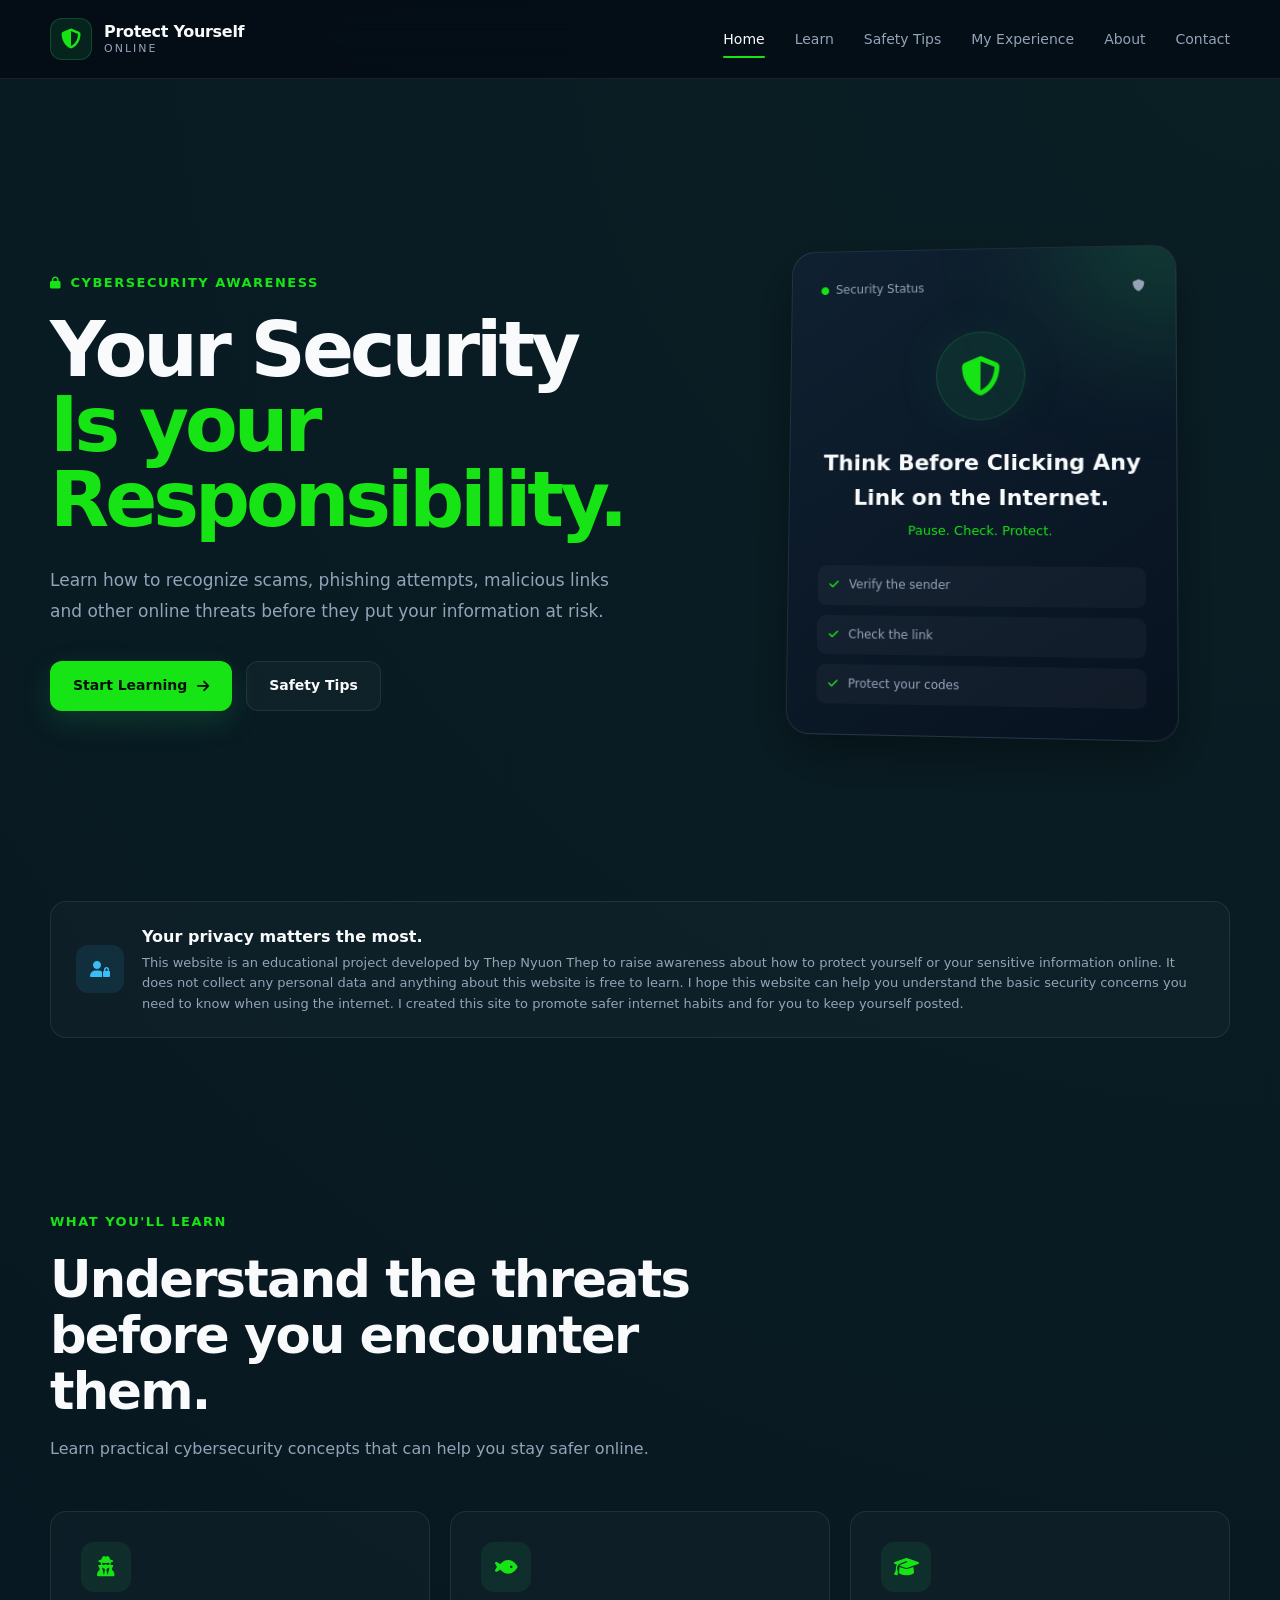
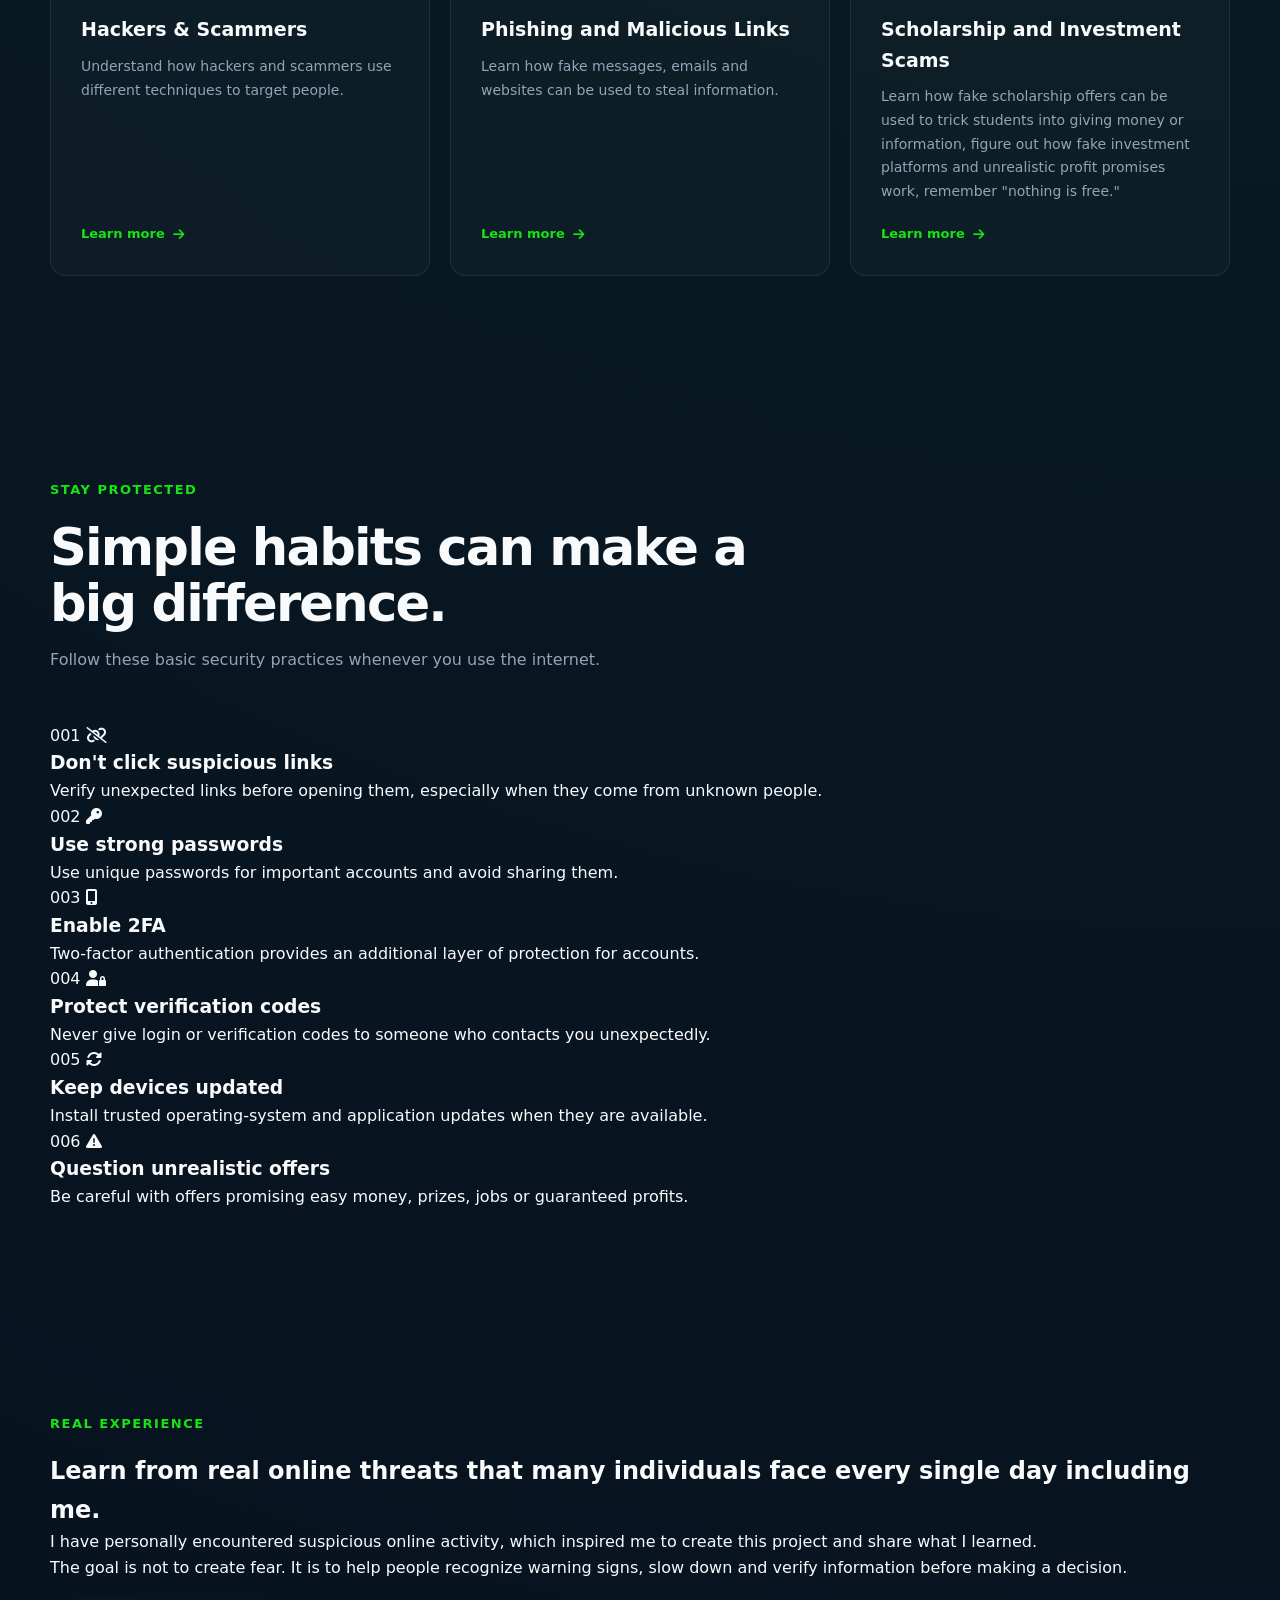
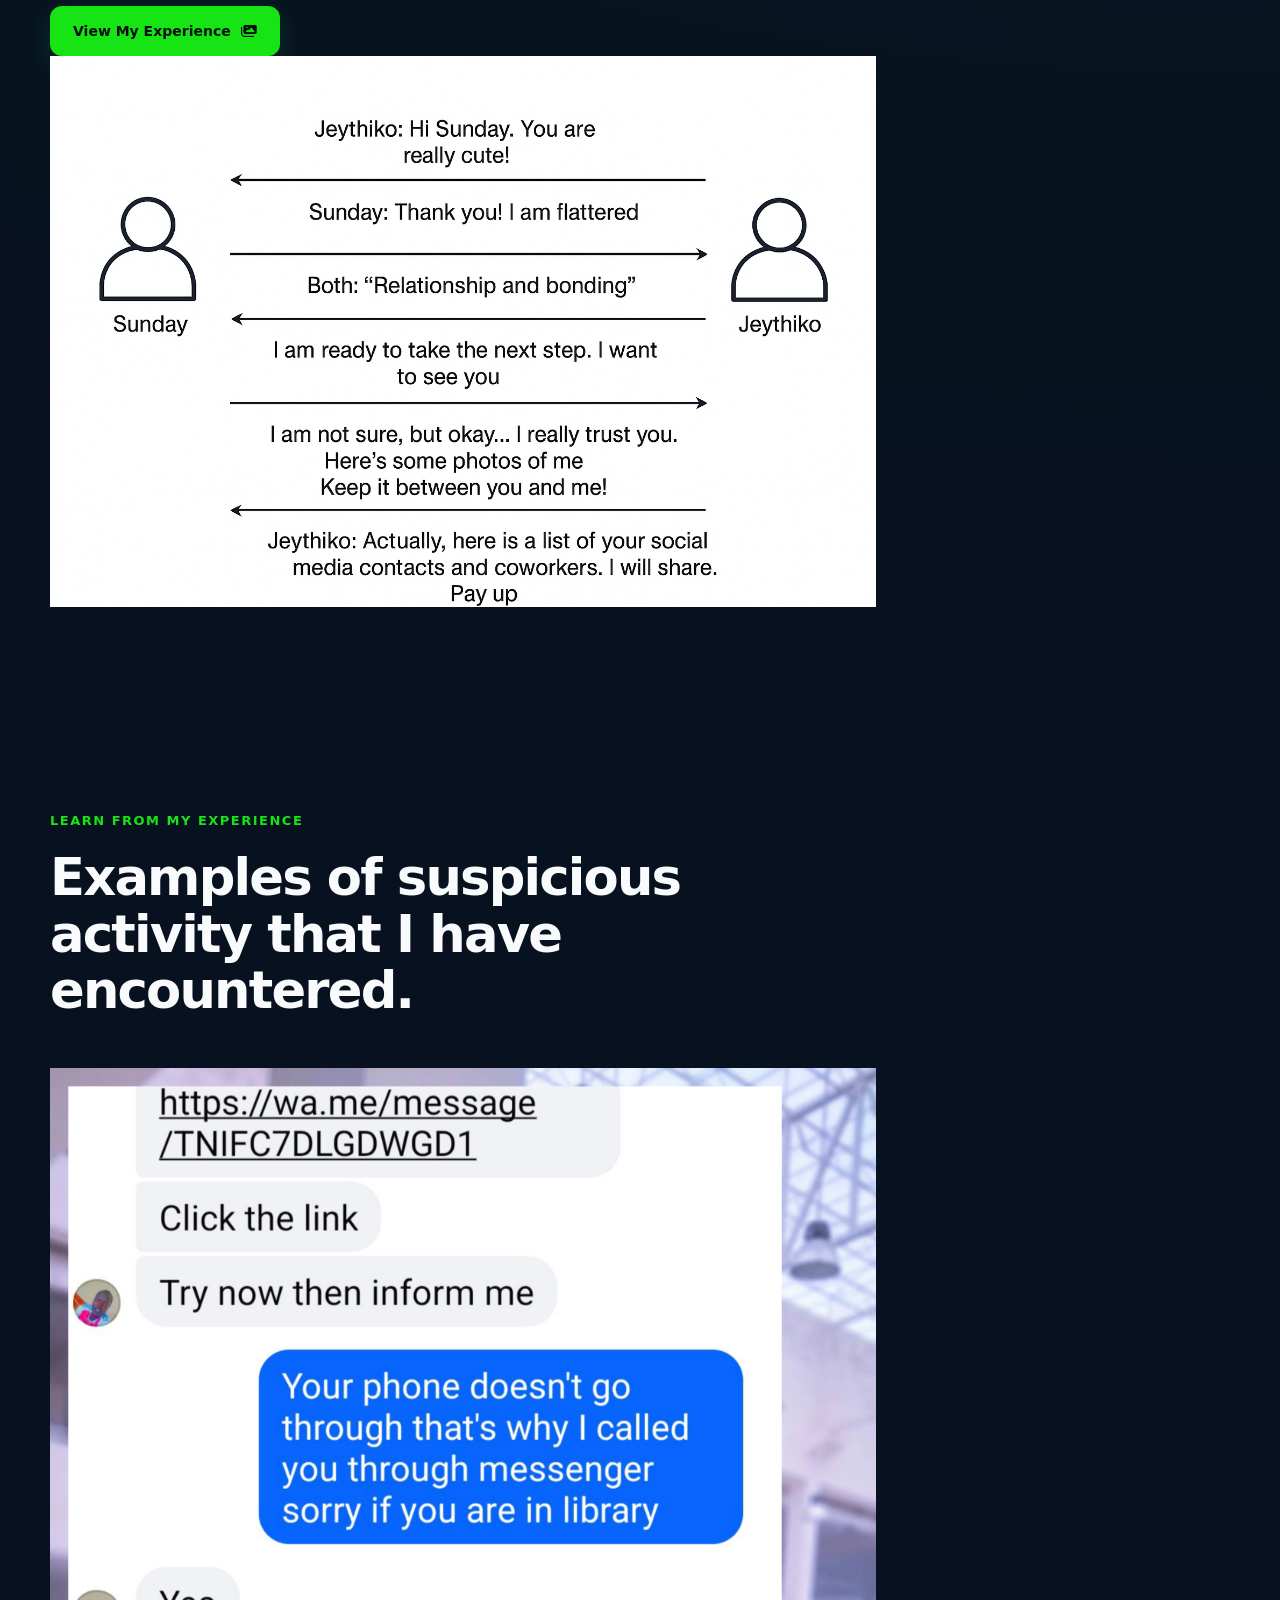
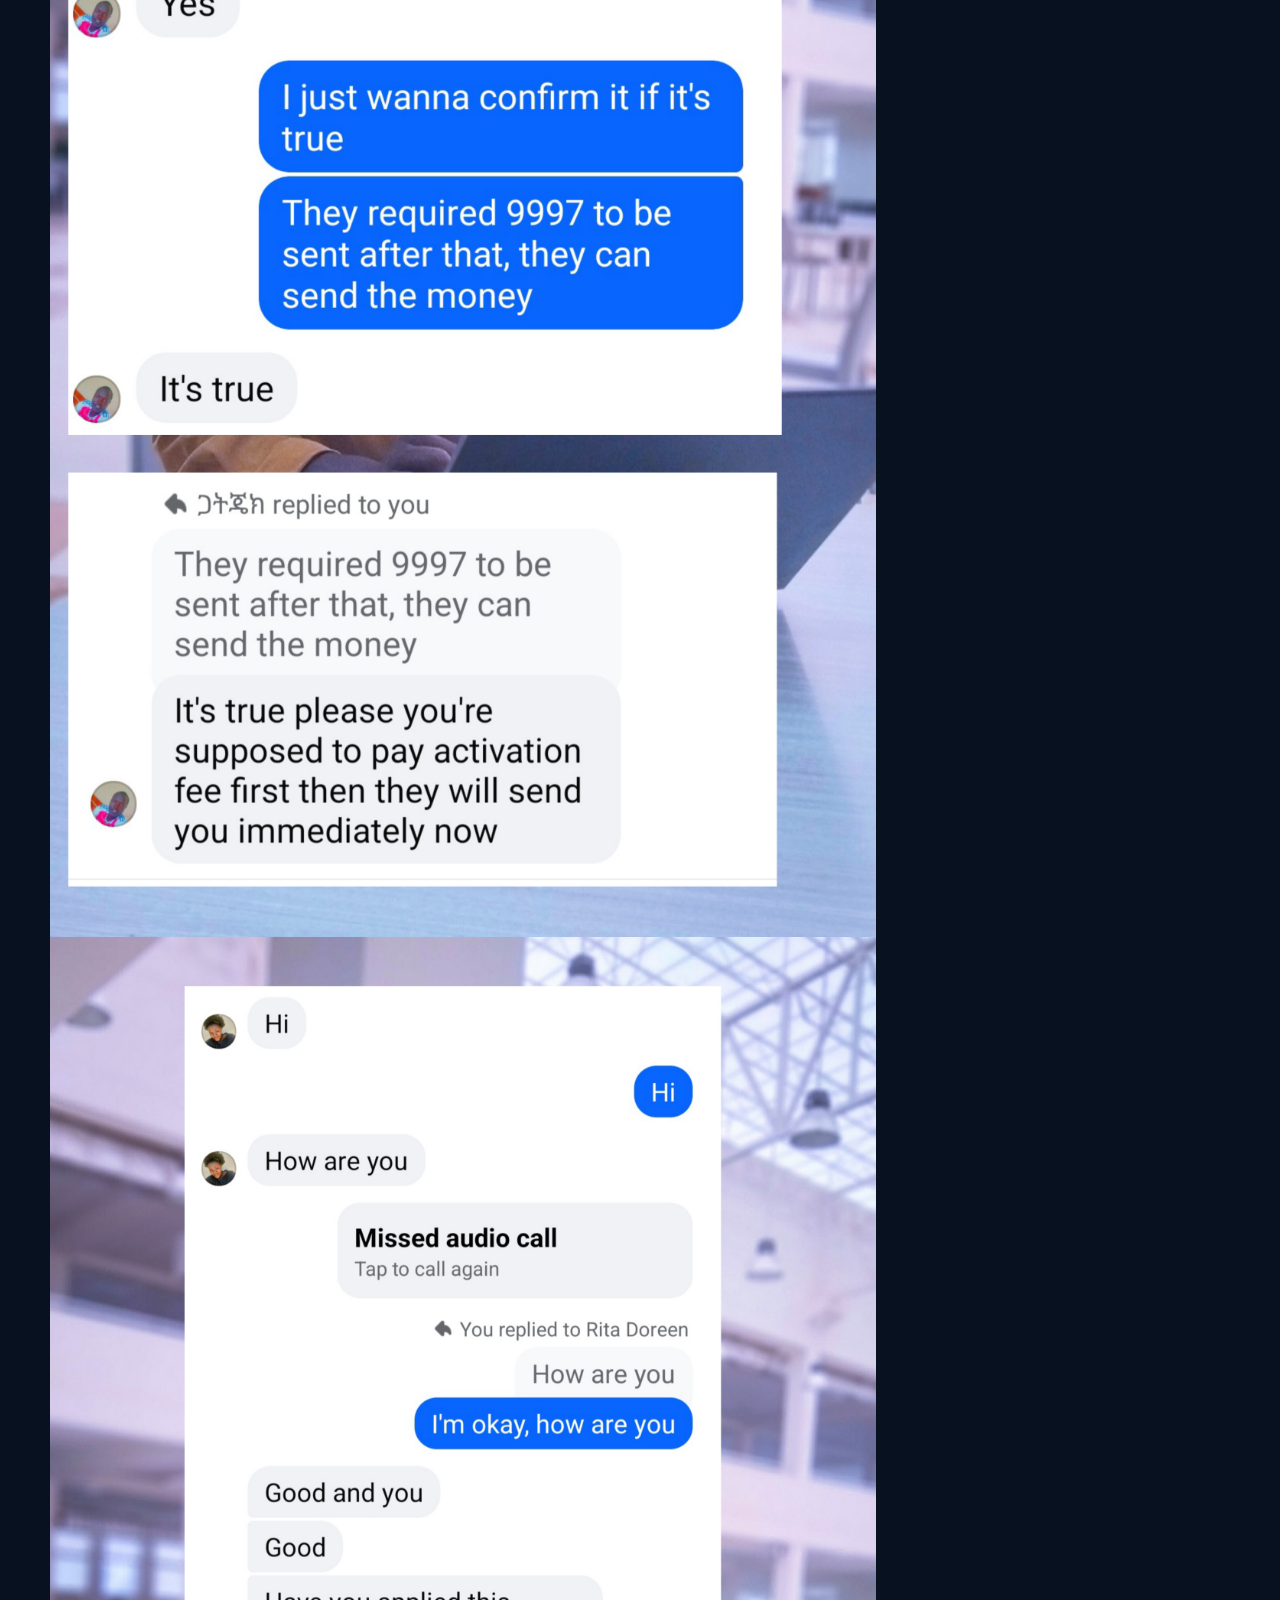
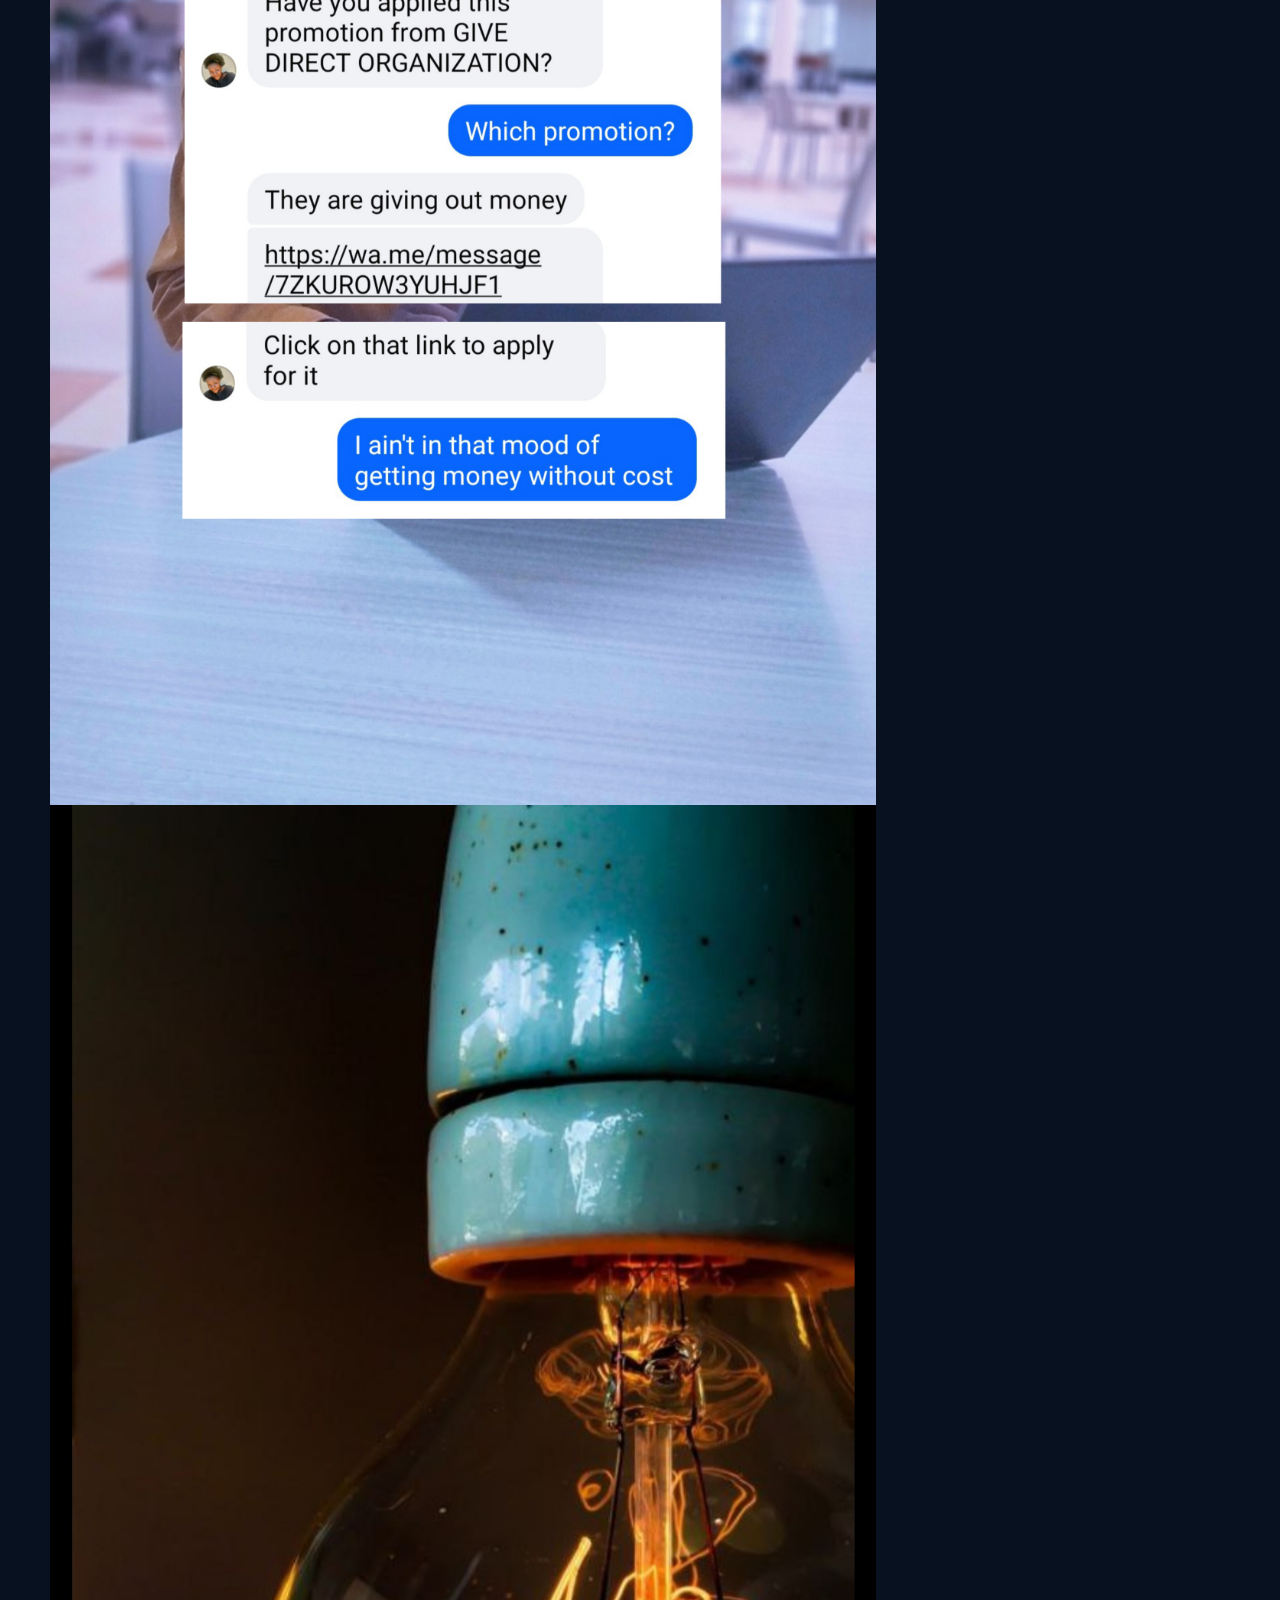
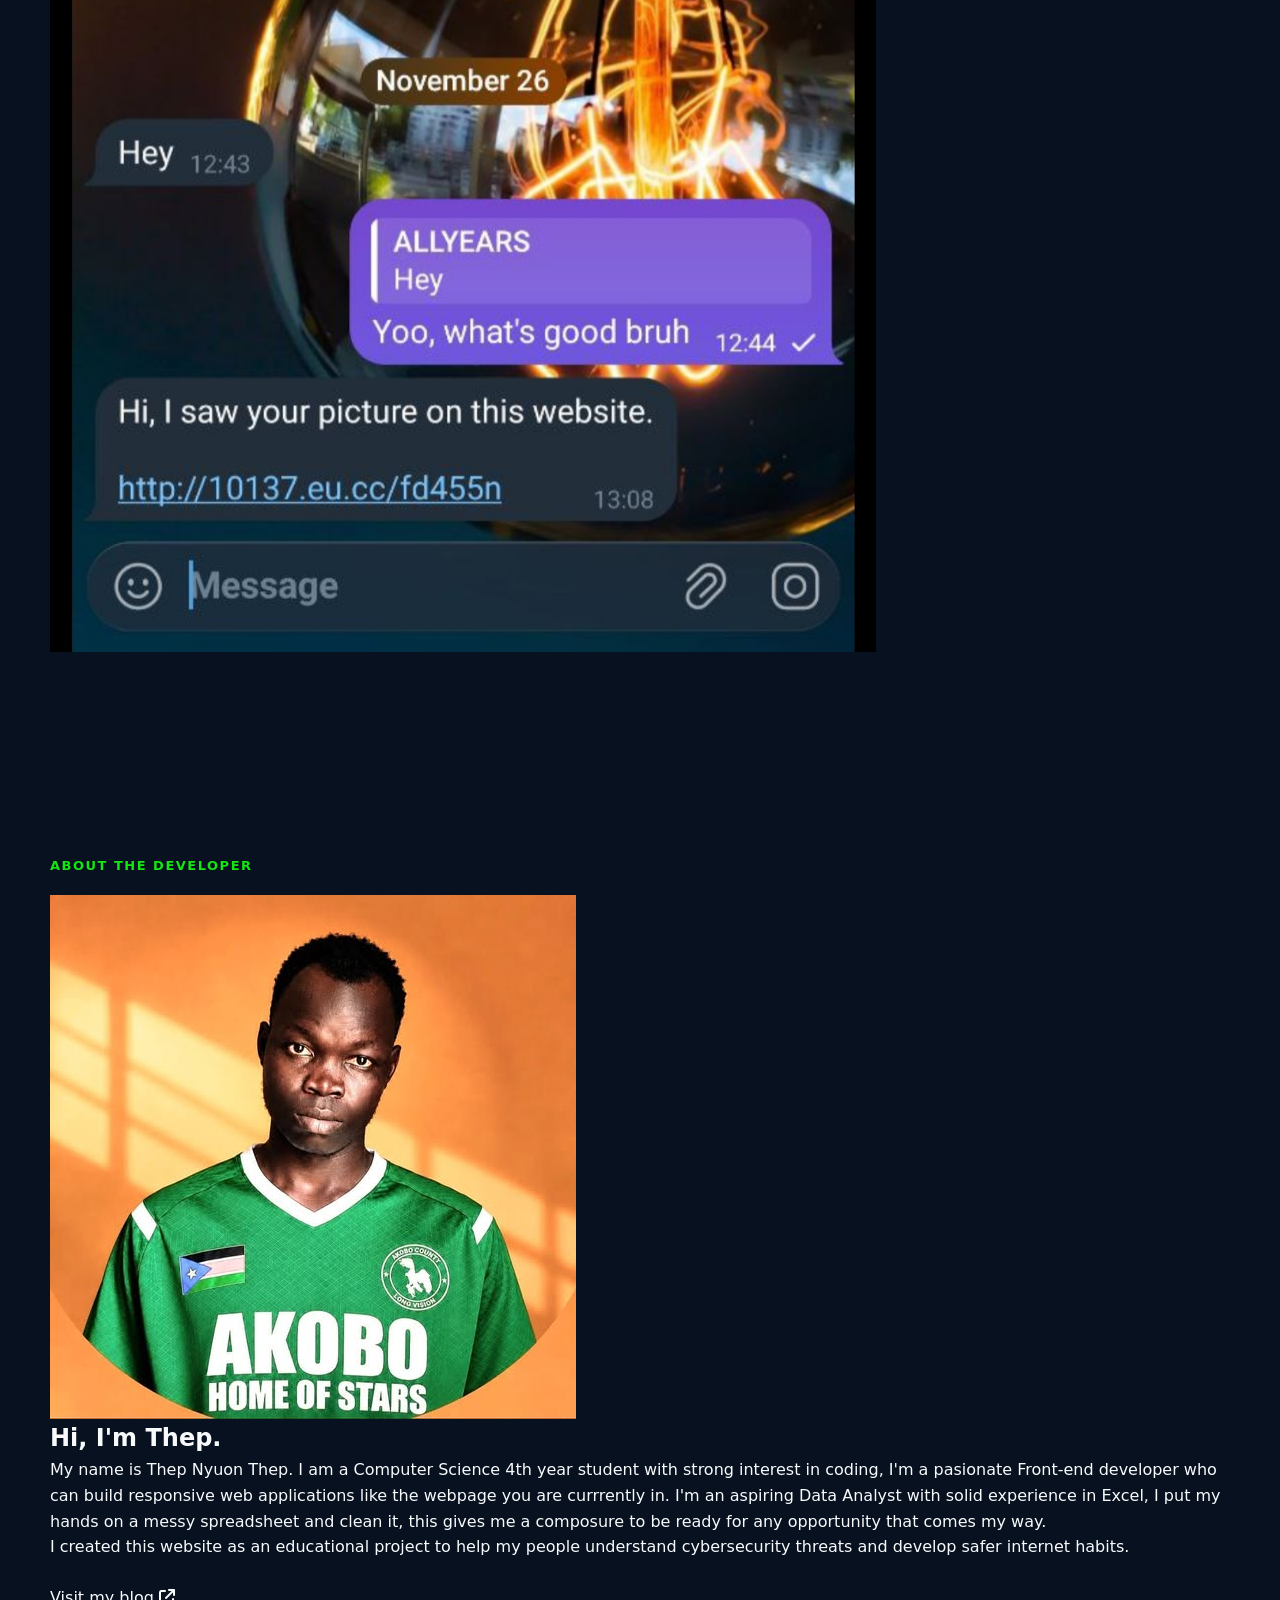
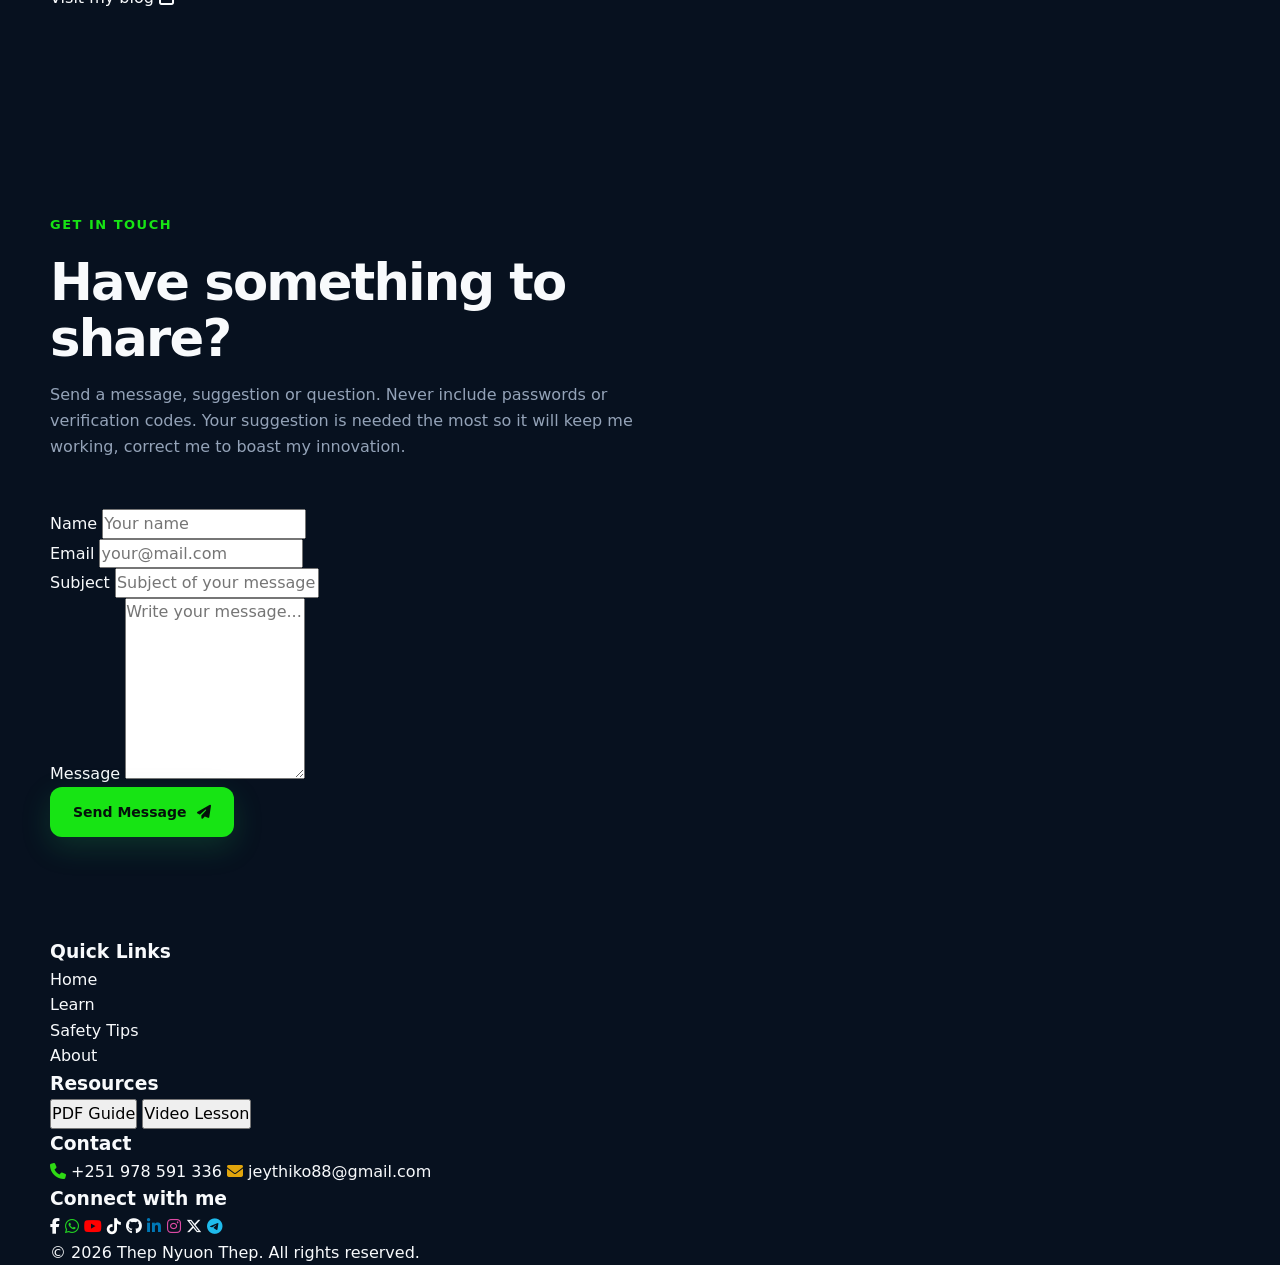
==== commit 44300181: "Update fmt.Println message from 'Hello' to 'Goodbye'" ====
--- a/index.html
+++ b/index.html
@@ -25,9 +25,7 @@
 
 <body>
 
-    <!-- =========================
-         HEADER
-    ========================== -->
+    <!-- HEADER -->
     <header class="site-header">
 
         <nav class="navbar">
@@ -75,16 +73,12 @@
     </header>
 
 
-    <!-- =========================
-         MAIN CONTENT
-    ========================== -->
+    <!-- MAIN CONTENT -->
 
     <main>
 
 
-        <!-- =========================
-             HERO SECTION
-        ========================== -->
+        <!-- HERO SECTION -->
 
         <section class="hero" id="home">
 
@@ -98,7 +92,7 @@
 
                 <h1>
                     Your Security
-                    <span>Is Your Responsiblity.</span>
+                    <span>Is your Responsibility.</span>
                 </h1>
 
 
@@ -185,9 +179,7 @@
         </section>
 
 
-        <!-- =========================
-             INTRO / PRIVACY
-        ========================== -->
+        <!-- INTRO / PRIVACY -->
 
         <section class="privacy-section">
 
@@ -200,7 +192,7 @@
                 <div>
 
                     <h3>
-                        Your privacy matters.
+                        Your privacy matters the most.
                     </h3>
 
                     <p>
@@ -217,9 +209,7 @@
         </section>
 
 
-        <!-- =========================
-             LEARNING SECTION
-        ========================== -->
+        <!-- LEARNING SECTION -->
 
         <section class="section" id="learn">
 
@@ -231,7 +221,7 @@
 
                 <h2>
                     Understand the threats
-                    before they reach you.
+                    before you encounter them.
                 </h2>
 
                 <p>
@@ -264,10 +254,10 @@
                         use different techniques to target people.
                     </p>
 
-                   <a href="lessons/hackers-and-scammers.html" class="lesson-link">
-    Learn more
-    <i class="fa-solid fa-arrow-right"></i>
-</a>
+                    <a href="lesson1.html">
+                        Learn more
+                        <i class="fa-solid fa-arrow-right"></i>
+                    </a>
 
                 </article>
 
@@ -281,7 +271,7 @@
                     </div>
 
                     <h3>
-                        Phishing
+                        Phishing and Malicious Links
                     </h3>
 
                     <p>
@@ -289,65 +279,15 @@
                         can be used to steal information.
                     </p>
 
-                   <a href="lessons/phishing.html" class="lesson-link">
-    Learn more
-    <i class="fa-solid fa-arrow-right"></i>
-</a>
+                    <a href="lesson2.html">
+                        Learn more
+                        <i class="fa-solid fa-arrow-right"></i>
+                    </a>
 
                 </article>
 
 
                 <!-- Card 3 -->
-
-                <article class="learning-card">
-
-                    <div class="card-icon">
-                        <i class="fa-solid fa-link-slash"></i>
-                    </div>
-
-                    <h3>
-                        Malicious Links
-                    </h3>
-
-                    <p>
-                        Discover why suspicious links can be dangerous
-                        and how to inspect them before clicking.
-                    </p>
-
-                   <a href="lessons/malicious-links.html" class="lesson-link">
-    Learn more
-    <i class="fa-solid fa-arrow-right"></i>
-</a>
-
-                </article>
-
-
-                <!-- Card 4 -->
-
-                <article class="learning-card">
-
-                    <div class="card-icon">
-                        <i class="fa-solid fa-key"></i>
-                    </div>
-
-                    <h3>
-                        Account Security
-                    </h3>
-
-                    <p>
-                        Learn about strong passwords, two-factor
-                        authentication and safer account habits.
-                    </p>
-
-                    <a href="lessons/account-security.html" class="lesson-link">
-    Learn more
-    <i class="fa-solid fa-arrow-right"></i>
-</a>
-
-                </article>
-
-
-                <!-- Card 5 -->
 
                 <article class="learning-card">
 
@@ -356,54 +296,28 @@
                     </div>
 
                     <h3>
-                        Scholarship Scams
+                        Scholarship and Investment Scams
                     </h3>
 
                     <p>
                         Learn how fake scholarship offers can be used
-                        to trick students into giving money or information.
-                    </p>
-
-                    <a href="lessons/scholarship-scams.html" class="lesson-link">
-    Learn more
-    <i class="fa-solid fa-arrow-right"></i>
-</a>
+                        to trick students into giving money or information, figure out how fake investment
+                        platforms and unrealistic profit promises work, remember "nothing is free."
+                    </p>
+                    <a href="lesson3.html">
+                        Learn more
+                        <i class="fa-solid fa-arrow-right"></i>
+                    </a>
 
                 </article>
 
 
-                <!-- Card 6 -->
-
-                <article class="learning-card">
-
-                    <div class="card-icon">
-                        <i class="fa-solid fa-chart-line"></i>
-                    </div>
-
-                    <h3>
-                        Investment Scams
-                    </h3>
-
-                    <p>
-                        Understand warning signs behind fake investment
-                        platforms and unrealistic profit promises.
-                    </p>
-
-                    <a href="lessons/investment-scams.html" class="lesson-link">
-    Learn more
-    <i class="fa-solid fa-arrow-right"></i>
-</a>
-
-                </article>
-
-            </div>
+            
 
         </section>
 
 
-        <!-- =========================
-             SAFETY TIPS
-        ========================== -->
+        <!-- SAFETY TIPS -->
 
         <section class="section safety-section" id="safety">
 
@@ -431,7 +345,7 @@
 
                 <article class="safety-card">
 
-                    <span class="safety-number">01</span>
+                    <span class="safety-number">001</span>
 
                     <i class="fa-solid fa-link-slash"></i>
 
@@ -450,7 +364,7 @@
 
                 <article class="safety-card">
 
-                    <span class="safety-number">02</span>
+                    <span class="safety-number">002</span>
 
                     <i class="fa-solid fa-key"></i>
 
@@ -468,7 +382,7 @@
 
                 <article class="safety-card">
 
-                    <span class="safety-number">03</span>
+                    <span class="safety-number">003</span>
 
                     <i class="fa-solid fa-mobile-screen-button"></i>
 
@@ -486,7 +400,7 @@
 
                 <article class="safety-card">
 
-                    <span class="safety-number">04</span>
+                    <span class="safety-number">004</span>
 
                     <i class="fa-solid fa-user-lock"></i>
 
@@ -504,7 +418,7 @@
 
                 <article class="safety-card">
 
-                    <span class="safety-number">05</span>
+                    <span class="safety-number">005</span>
 
                     <i class="fa-solid fa-rotate"></i>
 
@@ -522,7 +436,7 @@
 
                 <article class="safety-card">
 
-                    <span class="safety-number">06</span>
+                    <span class="safety-number">006</span>
 
                     <i class="fa-solid fa-triangle-exclamation"></i>
 
@@ -542,9 +456,7 @@
         </section>
 
 
-        <!-- =========================
-             MY EXPERIENCE
-        ========================== -->
+        <!-- MY EXPERIENC -->
 
         <section class="section experience-section" id="experience">
 
@@ -562,8 +474,8 @@
                     </h2>
 
                     <p>
-                        I, Thep have personally encountered suspicious
-                        online activities, which inspired me to create
+                        I have personally encountered suspicious
+                        online activity, which inspired me to create
                         this project and share what I learned.
                     </p>
 
@@ -572,9 +484,9 @@
                         people recognize warning signs, slow down and
                         verify information before making a decision.
                     </p>
-
+<br>
                     <a href="#gallery" class="btn btn-primary">
-                        View Experience
+                        View My Experience
                         <i class="fa-solid fa-images"></i>
                     </a>
 
@@ -595,9 +507,7 @@
         </section>
 
 
-        <!-- =========================
-             GALLERY
-        ========================== -->
+        <!-- GALLERY -->
 
         <section class="section gallery-section" id="gallery">
 
@@ -630,15 +540,15 @@
         </section>
 
 
-        <!-- =========================
-             ABOUT
-        ========================== -->
+        <!-- ABOUT -->
 
         <section class="section about-section" id="about">
-
             <div class="about-container">
 
                 <div class="about-image">
+                    <span class="section-label">
+                    About The Developer
+                </span>
 
                     <img
                         src="profile.jpg"
@@ -650,40 +560,27 @@
 
                 <div class="about-content">
 
-                    <span class="section-label">
-                        About the Developer
-                    </span>
-
                     <h2>
                         Hi, I'm Thep.
                     </h2>
 
                     <p>
-                        My name is Thep Nyuon Thep. I am a Computer
-                        Science 4th year student with strong interest in coding, I'm a pasionate Front-end developer who can build responsive web applications like the webpage you are currrently in. I'm an aspiring Data Analyst with solid experience in Excel, I put my hands on a messy spreadsheet and clean it and this gives me a composure to be ready for any opportunity that comes my way.
-                    </p>
-
-                    <p>
-                        I created this website as an educational
-                        project to help my people understand cybersecurity
-                        threats and develop safer internet habits.
-                    </p>
-
-
-                    <div class="skills">
-
-                        <span>HTML</span>
-                        <span>CSS</span>
-                        <span>JavaScript</span>
-                        <span>Python</span>
-                        <span>Java</span>
-                        <span>C++</span>
-                        <span>MySQL</span>
-                        <span>Excel</span>
-                      
-
-                    </div>
-
+                       My name is Thep Nyuon Thep. I am a Computer Science 4th year student
+                        with strong interest in coding, I'm a pasionate Front-end developer 
+                        who can build responsive web applications like the webpage you are 
+                        currrently in. I'm an aspiring Data Analyst with solid experience in
+                         Excel, I put my hands on a messy spreadsheet and clean it, this
+                          gives me a composure to be ready for any opportunity that comes 
+                          my way.
+                    </p>
+
+                    <p>
+                        I created this website as an educational project to help my people
+                         understand cybersecurity threats and develop safer internet habits.
+
+                    </p>
+<br>
+                      <div class="blog">
 
                     <a
                         href="https://thepnyuonthep.blogspot.com"
@@ -694,17 +591,12 @@
                         Visit my blog
                         <i class="fa-solid fa-arrow-up-right-from-square"></i>
                     </a>
-
-                </div>
-
-            </div>
+             </div>
 
         </section>
 
 
-        <!-- =========================
-             CONTACT
-        ========================== -->
+        <!-- CONTACT -->
 
         <section class="section contact-section" id="contact">
 
@@ -727,7 +619,7 @@
 
 
             <form
-                action="https://formsubmit.co/jeythiko88@gmail.com"
+               name="contact" netlify
                 method="POST"
                 class="contact-form"
             >
@@ -772,7 +664,7 @@
                         type="email"
                         id="email"
                         name="email"
-                        placeholder="you@example.com"
+                        placeholder="your@mail.com"
                         required
                     >
 
@@ -789,7 +681,7 @@
                         type="text"
                         id="subject"
                         name="subject"
-                        placeholder="Message subject"
+                        placeholder="Subject of your message"
                         required
                     >
 
@@ -828,45 +720,41 @@
     </main>
 
 
-    <!-- =========================
-         FOOTER
-    ========================== -->
+    <!-- FOOTER -->
 
     <footer class="footer">
 
         <div class="footer-container">
 
             <div class="footer-column">
-
+        
                 <h3>Quick Links</h3>
-
+<div class="quick-link">
                 <a href="#home">Home</a>
+                <br>
                 <a href="#learn">Learn</a>
+                <br>
                 <a href="#safety">Safety Tips</a>
+                <br>
                 <a href="#about">About</a>
-
+</div>
             </div>
 
 
             <div class="footer-column">
 
                 <h3>Resources</h3>
-
+             <button class="pdf-btn">
                 <a href="HowDoIProtectMyselfOnTheInternet.pdf" download>
                     PDF Guide
                 </a>
-
+        </button>
+           <button class="video-btn">
                 <a href="open.mp4" download>
                     Video Lesson
                 </a>
 
-                <a
-                    href="https://thepnyuonthep.blogspot.com"
-                    target="_blank"
-                    rel="noopener noreferrer"
-                >
-                    My Blog
-                </a>
+</button>
 
             </div>
 
@@ -891,9 +779,10 @@
 
 
         <!-- Social media -->
+         
 
         <div class="social-links">
-
+            <h3>Connect with me</h3>
             <a href="https://www.facebook.com/thep.williams"
                 target="_blank"
                 rel="noopener noreferrer"
@@ -963,14 +852,14 @@
         <div class="footer-bottom">
 
             <p>
-                © 2026 Protect Yourself Online.
+                © 2026 Thep Nyuon Thep.
                 All rights reserved.
             </p>
 
         </div>
 
     </footer>
-
+</section>
 
     <!-- JavaScript -->
     <script src="script.js"></script>
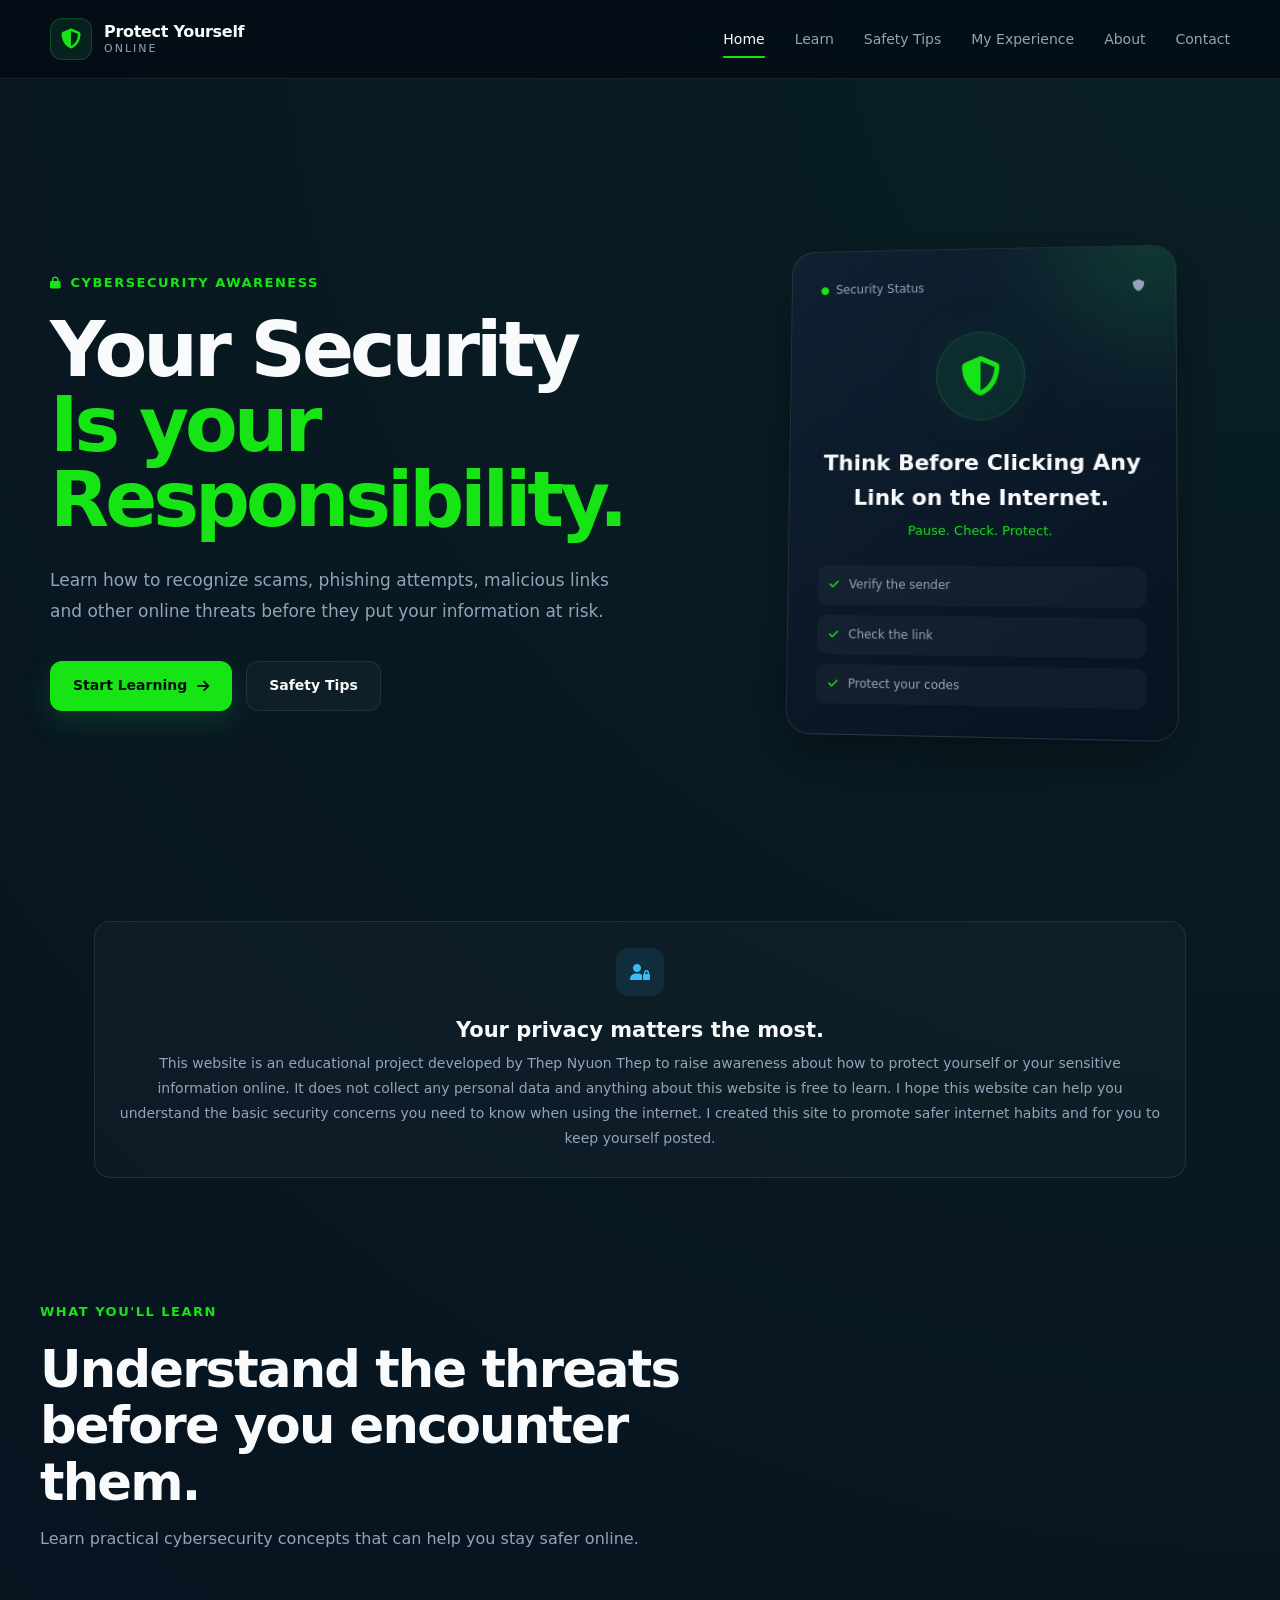
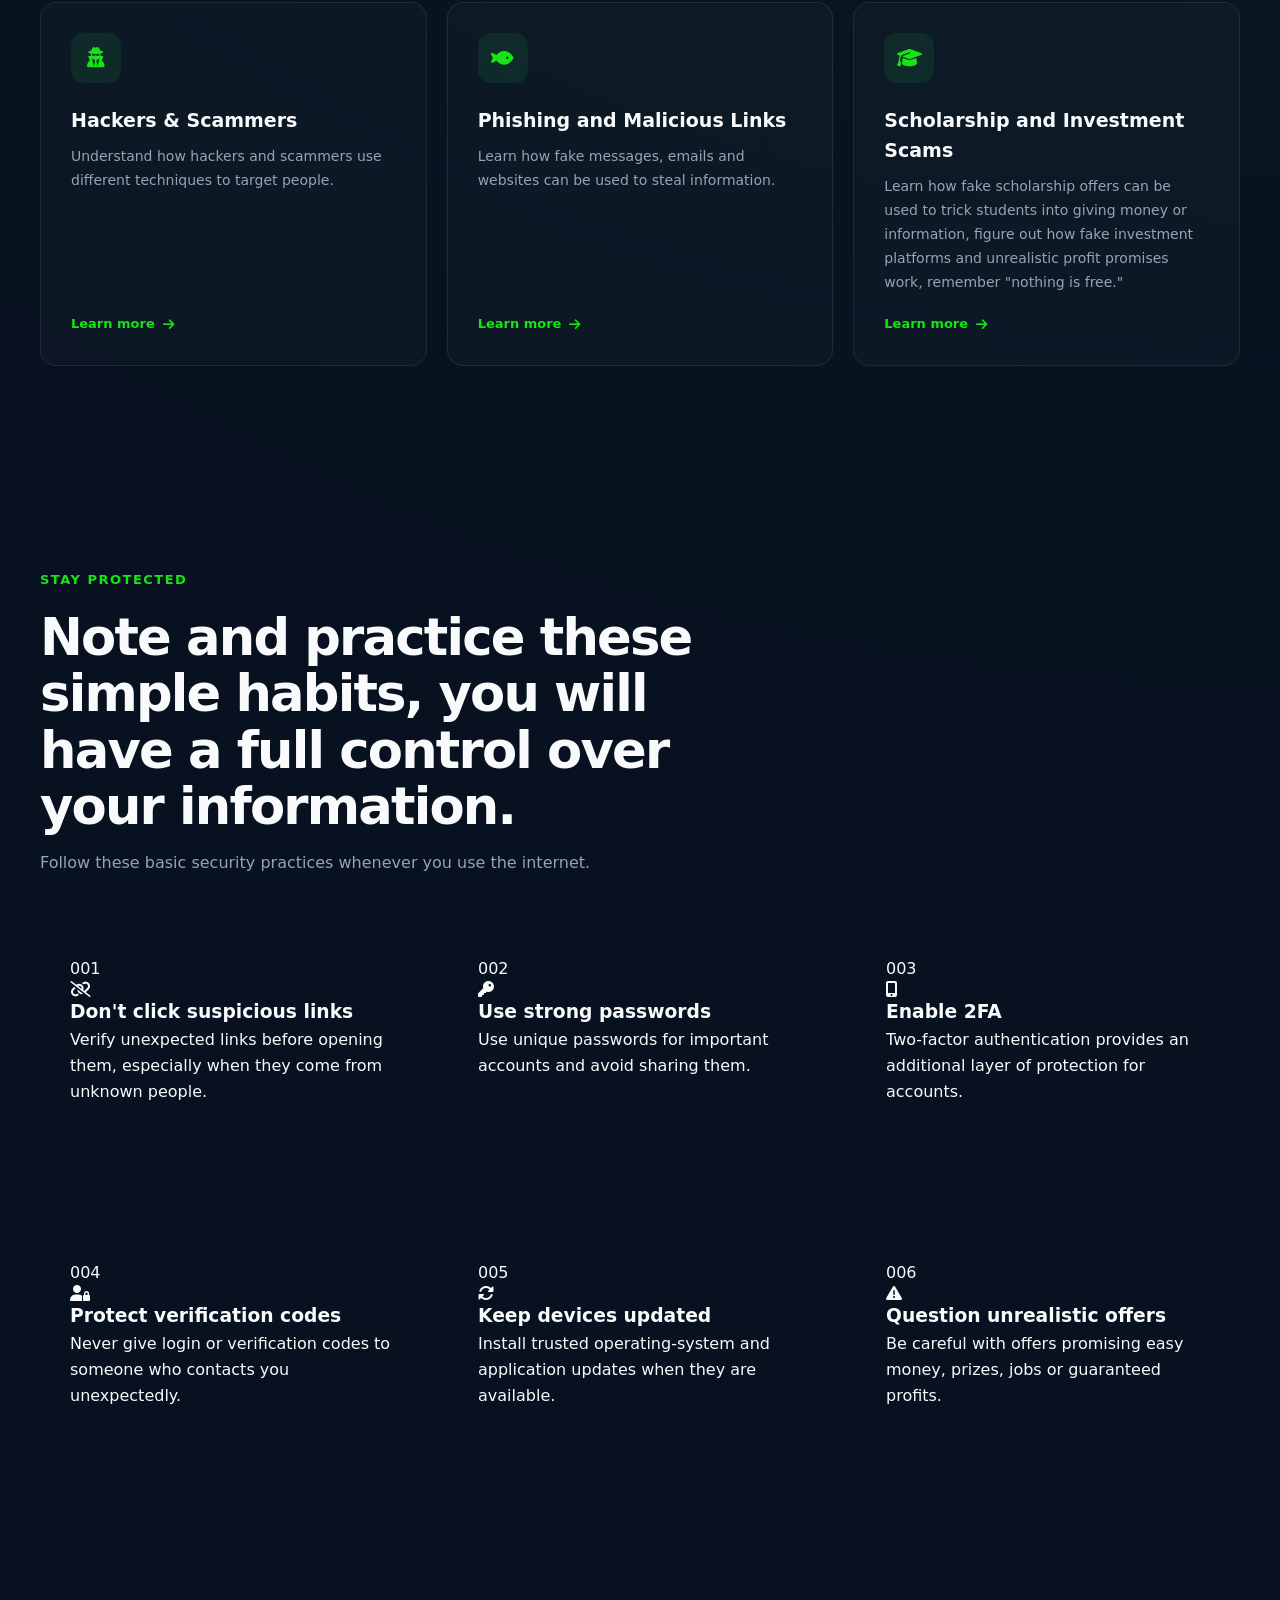
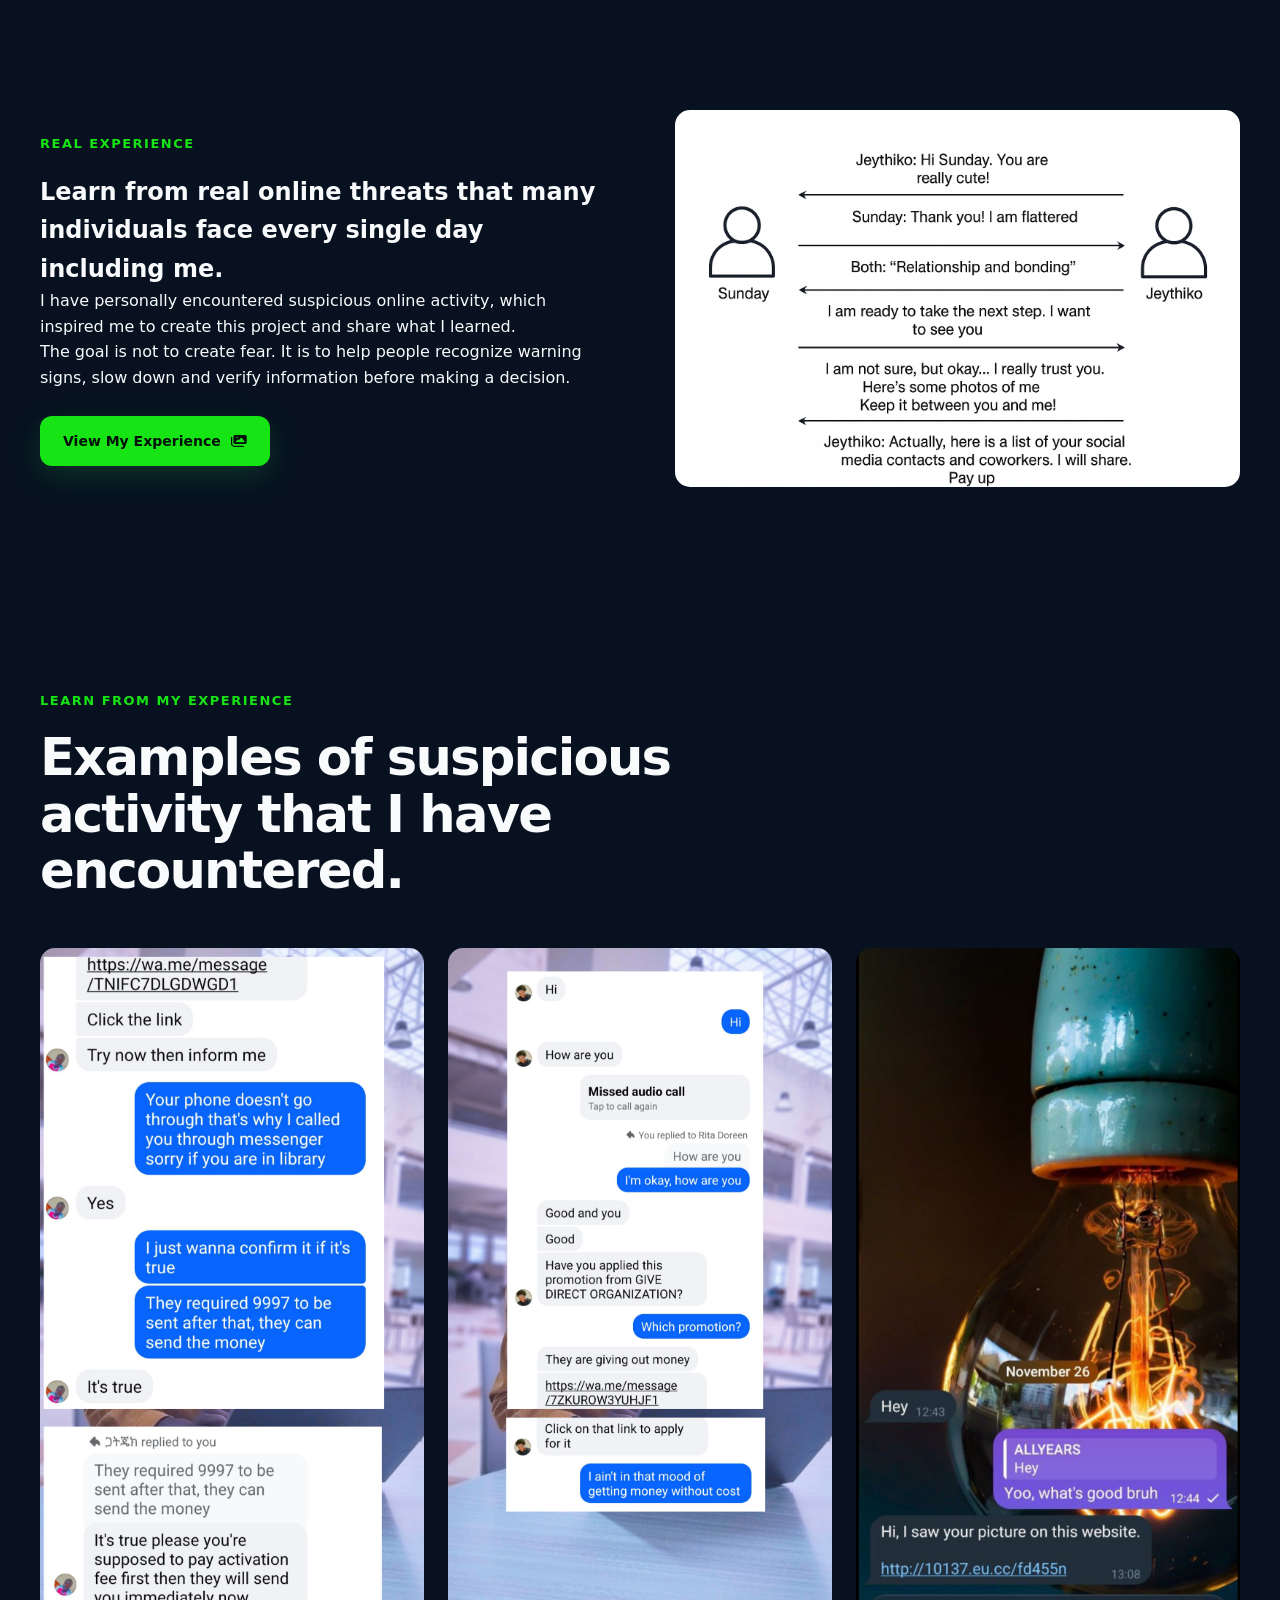
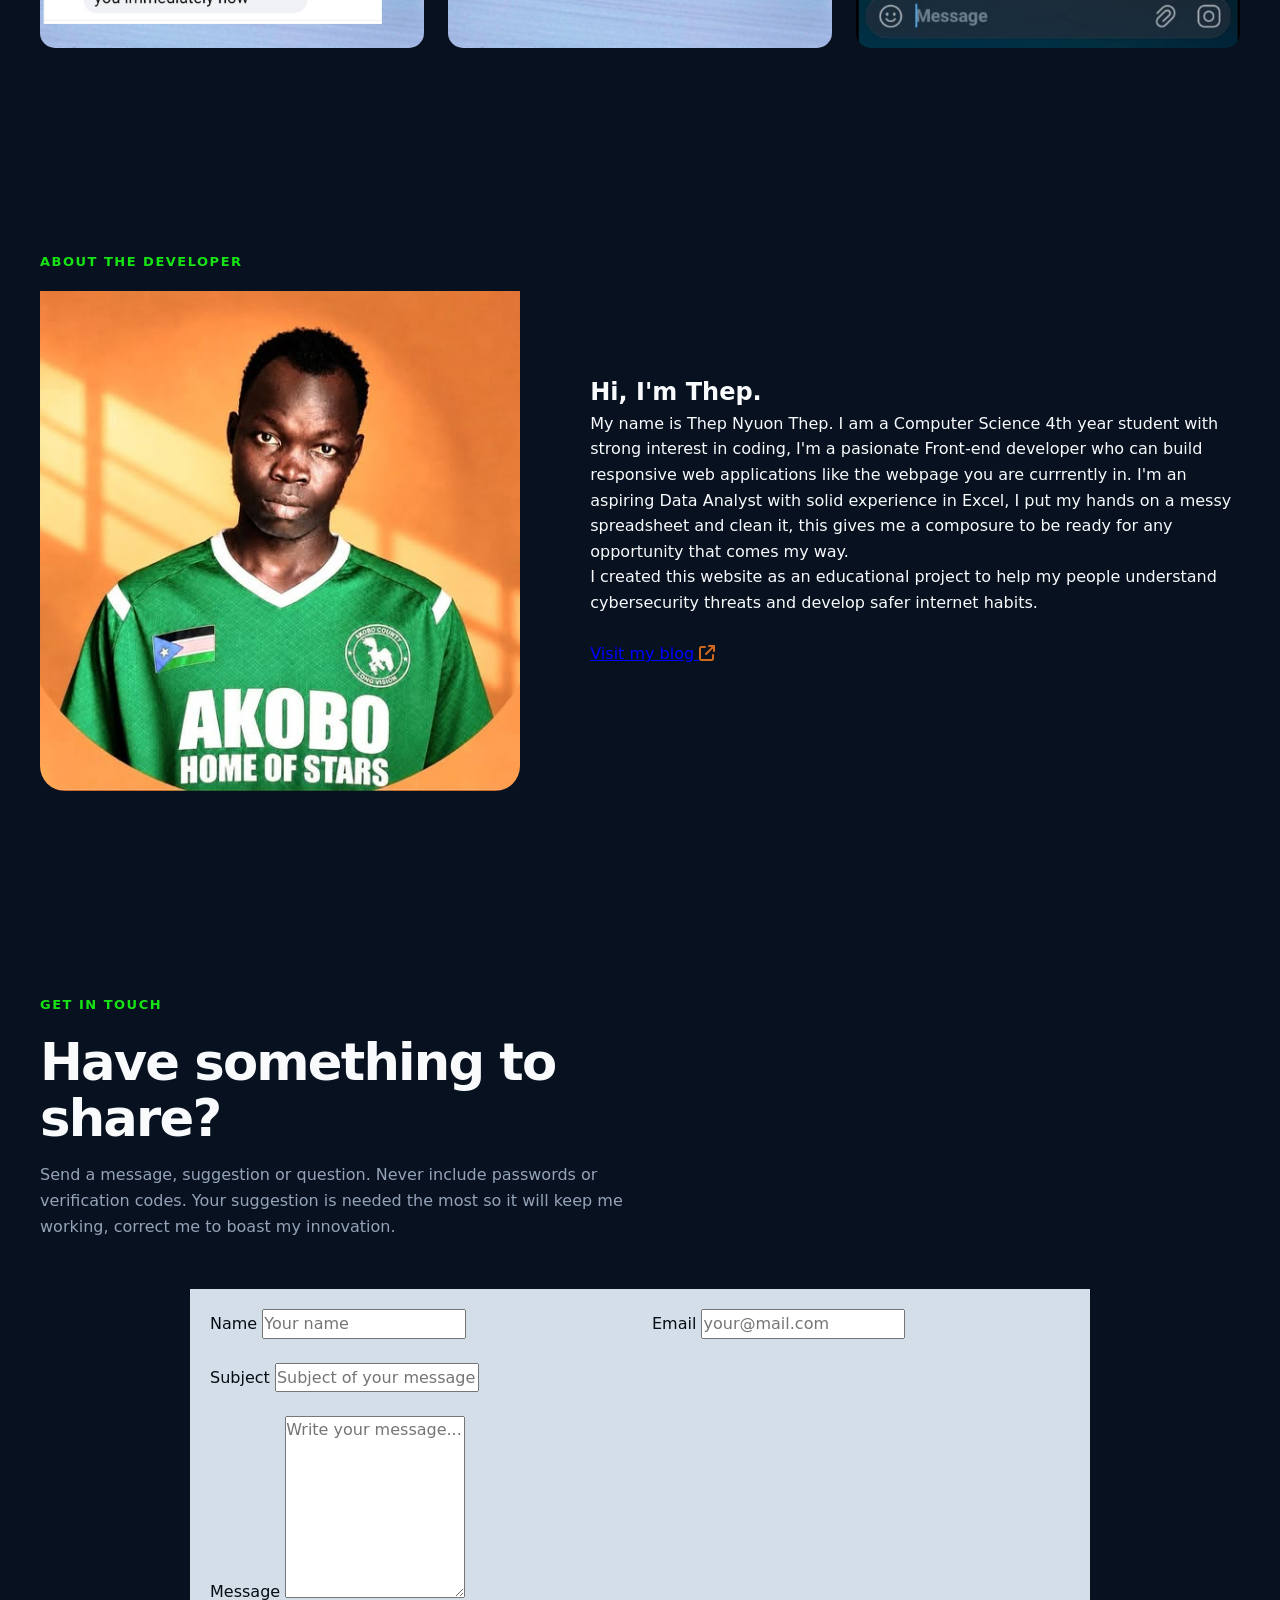
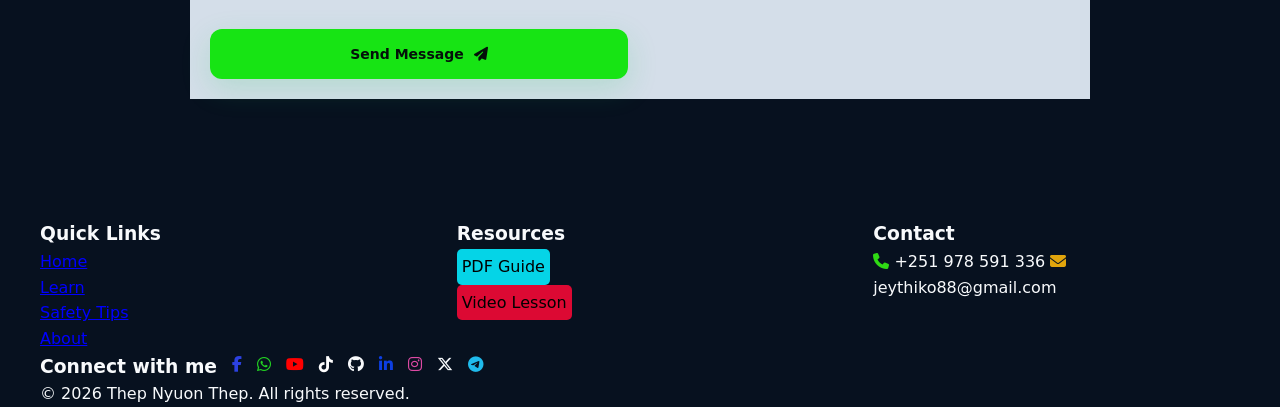
==== commit a7387831: "Update print statement from 'Hello' to 'Goodbye'" ====
--- a/index.html
+++ b/index.html
@@ -328,8 +328,7 @@
                 </span>
 
                 <h2>
-                    Simple habits can make
-                    a big difference.
+                    Note and practice these simple habits, you will have a full control over your information.
                 </h2>
 
                 <p>
@@ -749,6 +748,7 @@
                     PDF Guide
                 </a>
         </button>
+                <br>
            <button class="video-btn">
                 <a href="open.mp4" download>
                     Video Lesson
--- a/style.css
+++ b/style.css
@@ -82,7 +82,7 @@
 /* Images */
 
 img {
-    max-width: 70%;
+    max-width: 100%;
     display: block;
 }
 
@@ -1358,7 +1358,7 @@
 
     .gallery-grid img,
     .gallery-grid img:last-child {
-        width: 100%;
+        width: 95%;
         max-width: 100%;
         height: auto;
 
@@ -1556,8 +1556,8 @@
 
 
     .social-links a {
-        width: 42px;
-        height: 42px;
+        width: 40px;
+        height: 40px;
 
         display: flex;
 
@@ -1565,6 +1565,7 @@
         justify-content: center;
 
         border-radius: 50%;
+        
     }
 
 
@@ -1722,7 +1723,6 @@
     }
 
 }
-}
 /* Icons styling */
 .fa-facebook-f{
     color:rgb(44, 65, 224);
@@ -1742,14 +1742,13 @@
 
 
 .fa-linkedin-in{
-    color:rgb(0, 119, 181);
+    color:rgb(13, 63, 227);
 }
 
 .fa-instagram{
     color:rgb(221, 74, 164);
 }
 
-
 .fa-telegram{
     color:rgb(31, 187, 236);
 }
@@ -1759,3 +1758,232 @@
 .fa-envelope{
     color:rgb(225, 165, 12);
 }
+
+/* PRIVACY SECTION */
+
+    .privacy-section {
+        width: 90%;
+        margin: 0 auto;
+        padding: 20px 30px;
+    }
+
+
+    .privacy-box {
+        display: flex;
+        flex-direction: column;
+
+        text-align: center;
+
+        padding: 26px 22px;
+
+        gap: 18px;
+    }
+
+
+    .privacy-icon {
+        margin: 0 auto;
+    }
+
+
+    .privacy-box h3 {
+        font-size: 21px;
+    }
+
+
+    .privacy-box p {
+        font-size: 14px;
+        line-height: 1.8;
+    }
+button{
+    background-color: var(--primary);
+    padding: 5px;
+    border: none;
+    border-radius: 5px;
+    cursor: pointer;
+}
+.fa-arrow-up-right-from-square{
+    color:chocolate;
+}
+.blog a{
+    color:blue;
+    text-decoration: underline;
+}
+.quick-link{
+    color: blue;
+    text-decoration: underline;
+}
+
+/* 
+   LARGE SCREENS ONLY — LAPTOP & DESKTOP */
+
+@media (min-width: 901px) {
+
+    .section {
+        width: min(100% - 80px, 1200px);
+        margin-left: auto;
+        margin-right: auto;
+    }
+
+    /* SAFETY */
+    .safety-section {
+        padding-top: 100px;
+        padding-bottom: 100px;
+    }
+
+    .safety-grid {
+        width: 100%;
+        display: grid;
+        grid-template-columns: repeat(3, minmax(0, 1fr));
+        gap: 24px;
+        margin-top: 50px;
+    }
+
+    .safety-card {
+        min-width: 0;
+        min-height: 280px;
+        padding: 30px;
+        display: flex;
+        flex-direction: column;
+    }
+
+    /* EXPERIENCE */
+    .experience-section {
+        padding-top: 100px;
+        padding-bottom: 100px;
+    }
+
+    .experience-content {
+        width: 100%;
+        display: grid;
+        grid-template-columns: minmax(0, 1fr) minmax(0, 1fr);
+        align-items: center;
+        gap: 70px;
+    }
+
+    .experience-text {
+        min-width: 0;
+    }
+
+    .experience-image {
+        width: 100%;
+    }
+
+    .experience-image img {
+        display: block;
+        width: 800px;
+        border-radius: 15px;
+        object-fit: cover;
+    }
+
+    /* GALLERY */
+    .gallery-section {
+        padding-top: 100px;
+        padding-bottom: 100px;
+    }
+
+    .gallery-grid {
+        width: 100%;
+        display: grid;
+        grid-template-columns: repeat(3, minmax(0, 1fr));
+        gap: 24px;
+        margin-top: 50px;
+    }
+
+    .gallery-grid img {
+        display: block;
+        width: 800px;
+        height: 700px;
+        object-fit: cover;
+        border-radius: 15px;
+    }
+
+    /* ABOUT */
+    .about-section {
+        padding-top: 100px;
+        padding-bottom: 100px;
+    }
+
+    .about-container {
+        width: 100%;
+        display: grid;
+        grid-template-columns: minmax(0, 0.85fr) minmax(0, 1.15fr);
+        align-items: center;
+        gap: 70px;
+    }
+
+    .about-image {
+        min-width: 0;
+    }
+
+    .about-image img {
+        display: block;
+        width: 100%;
+        max-width: 480px;
+        height: 500px;
+        object-fit: cover;
+        margin: 0 auto;
+        border-bottom-left-radius: 25px;
+        border-bottom-right-radius: 25px;
+    }
+
+    .about-content {
+        min-width: 0;
+    }
+
+    /* CONTACT */
+    .contact-section {
+        padding-top: 100px;
+        padding-bottom: 120px;
+    }
+
+    .contact-form {
+        width: min(100%, 900px);
+        margin: 50px auto 0;
+        display: grid;
+        grid-template-columns: repeat(2, minmax(0, 1fr));
+        gap: 24px;
+        background:#d4dee9;
+        padding: 20px;
+        color:#040b14;
+    }
+
+    .form-group {
+        min-width: 0;
+    }
+    .form-group.full {
+        grid-column: 1 / -1;
+    }
+
+    /* FOOTER */
+    .footer-container {
+        width: min(100% - 80px, 1200px);
+        margin-left: auto;
+        margin-right: auto;
+
+        display: grid;
+        grid-template-columns: repeat(3, minmax(0, 1fr));
+        gap: 50px;
+    }
+
+    .footer-column {
+        min-width: 0;
+    }
+
+    .social-links,
+    .footer-bottom {
+        width: min(100% - 80px, 1200px);
+        margin-left: auto;
+        margin-right: auto;
+    }
+    .social-links {
+        display: flex;
+        flex-wrap: wrap;
+        gap: 15px;
+    }
+    .pdf-btn{
+        background:#05d4e7;
+    }
+    .video-btn{
+        background:#dc0933;
+    }
+}
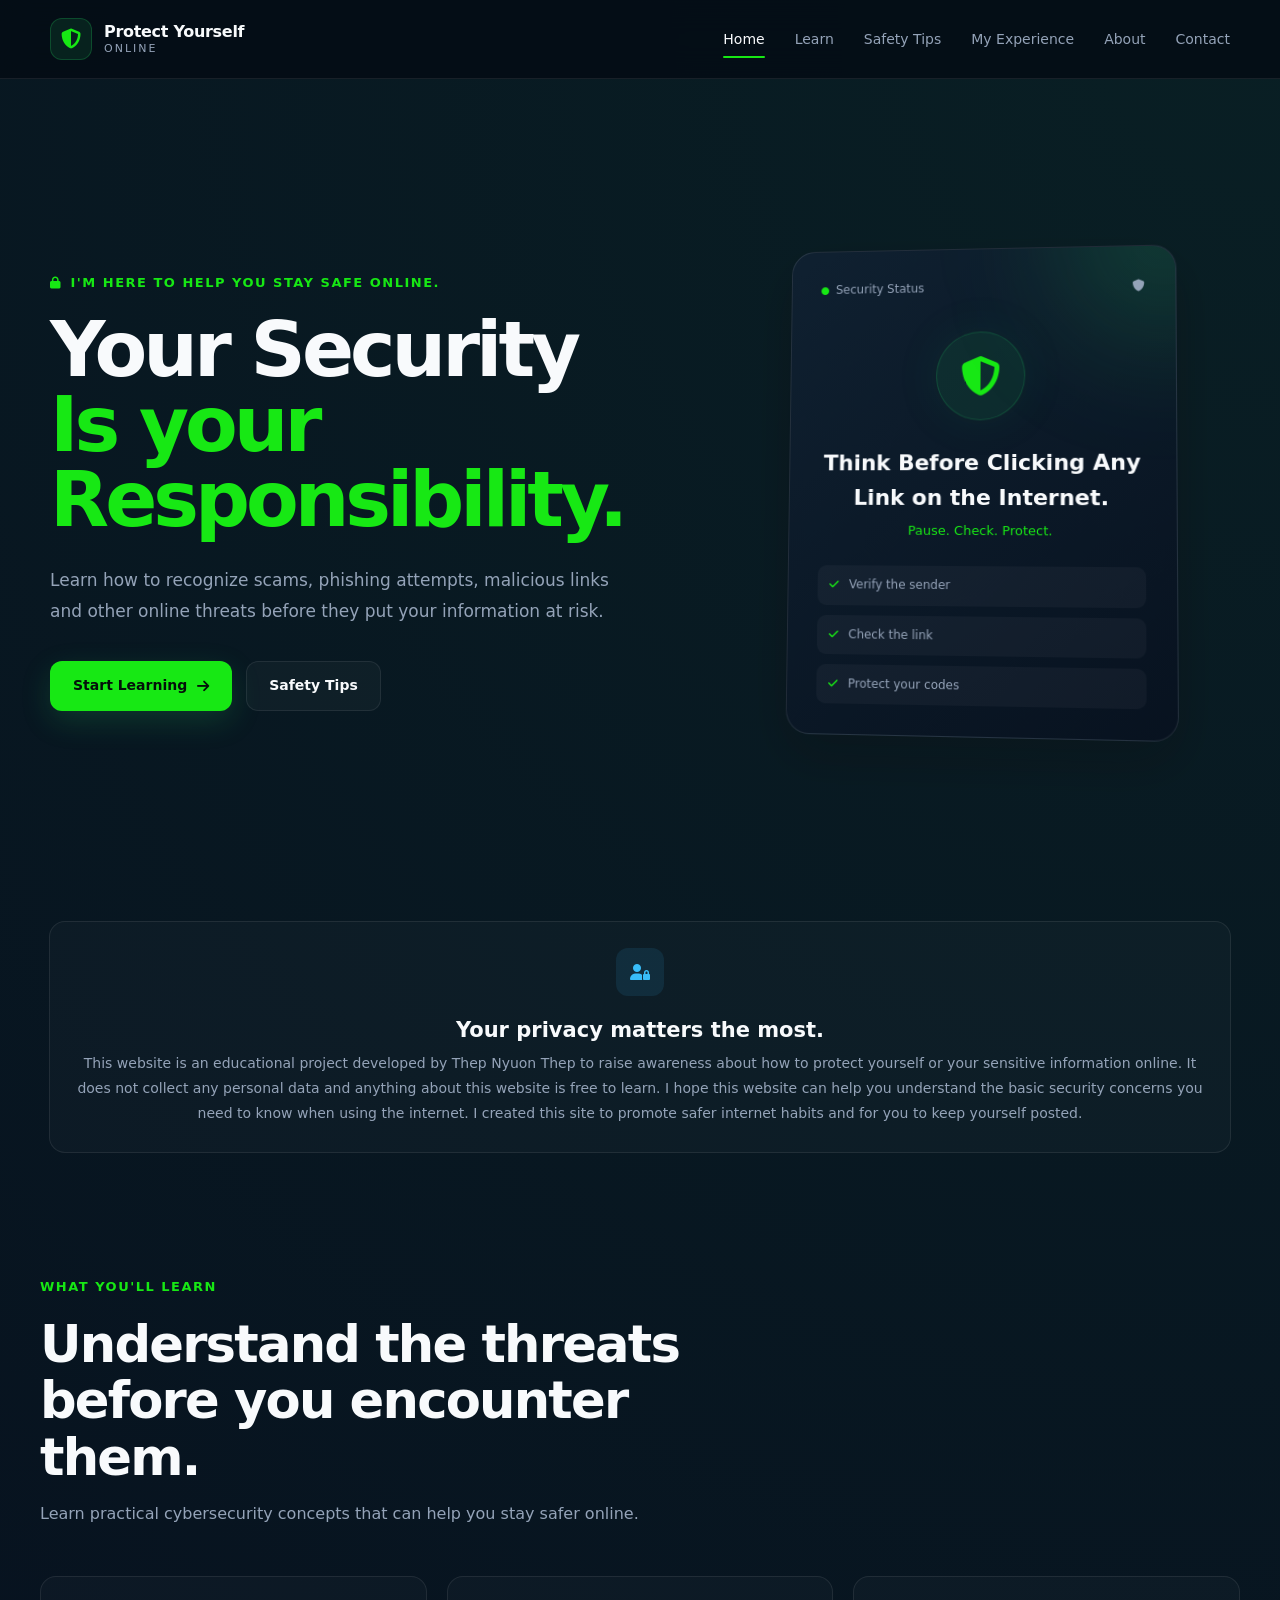
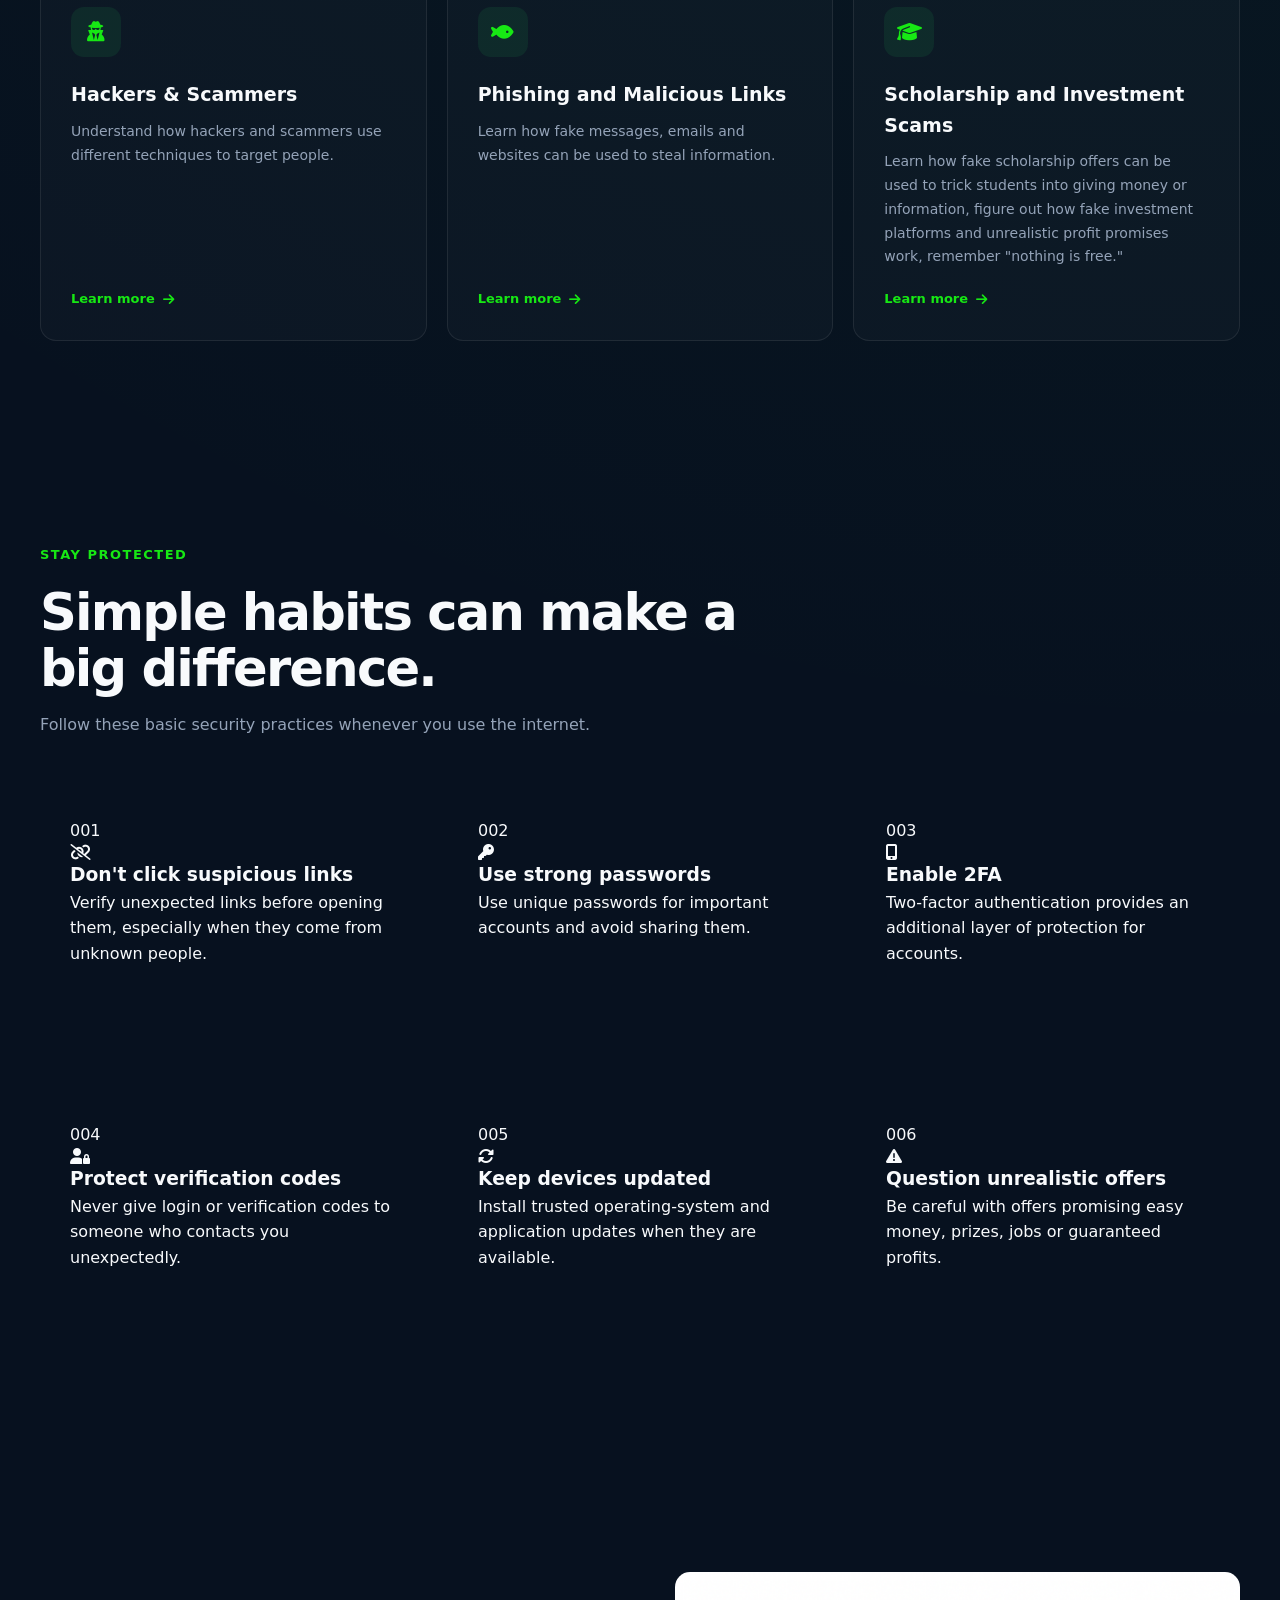
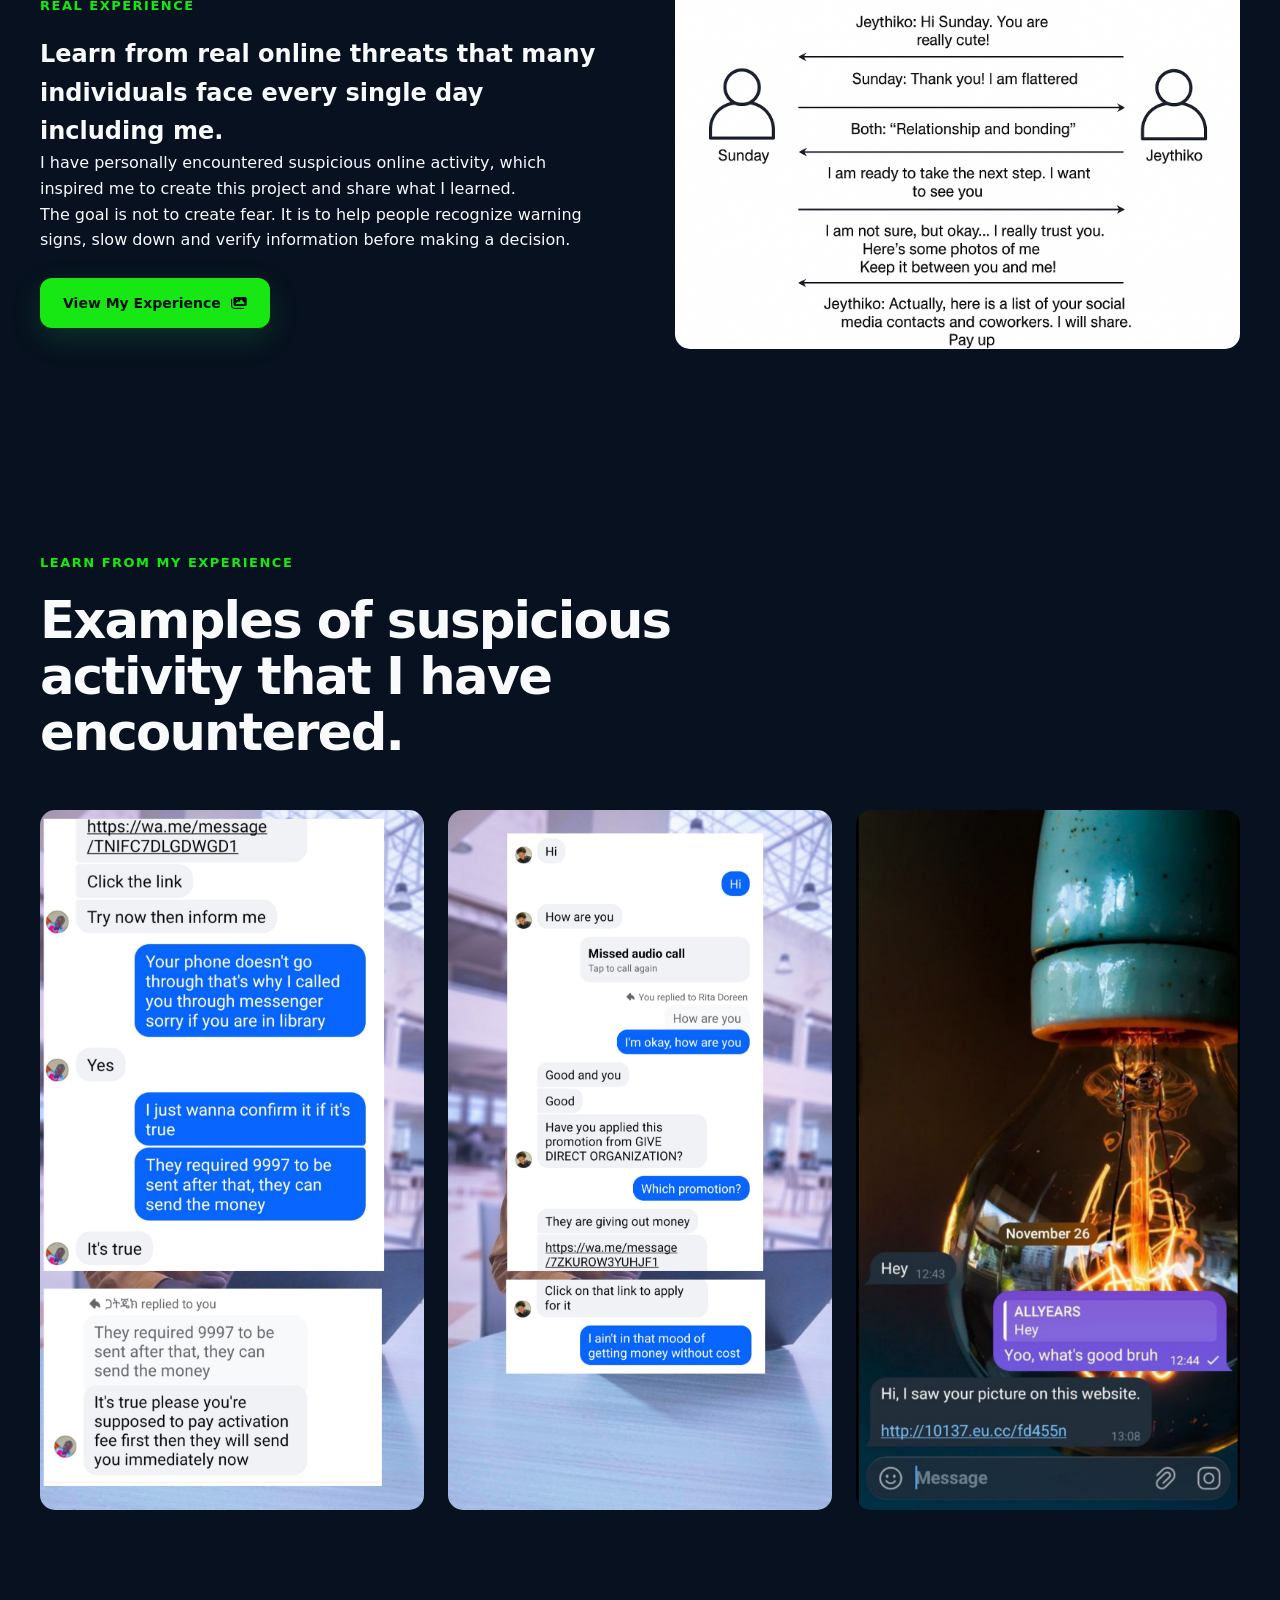
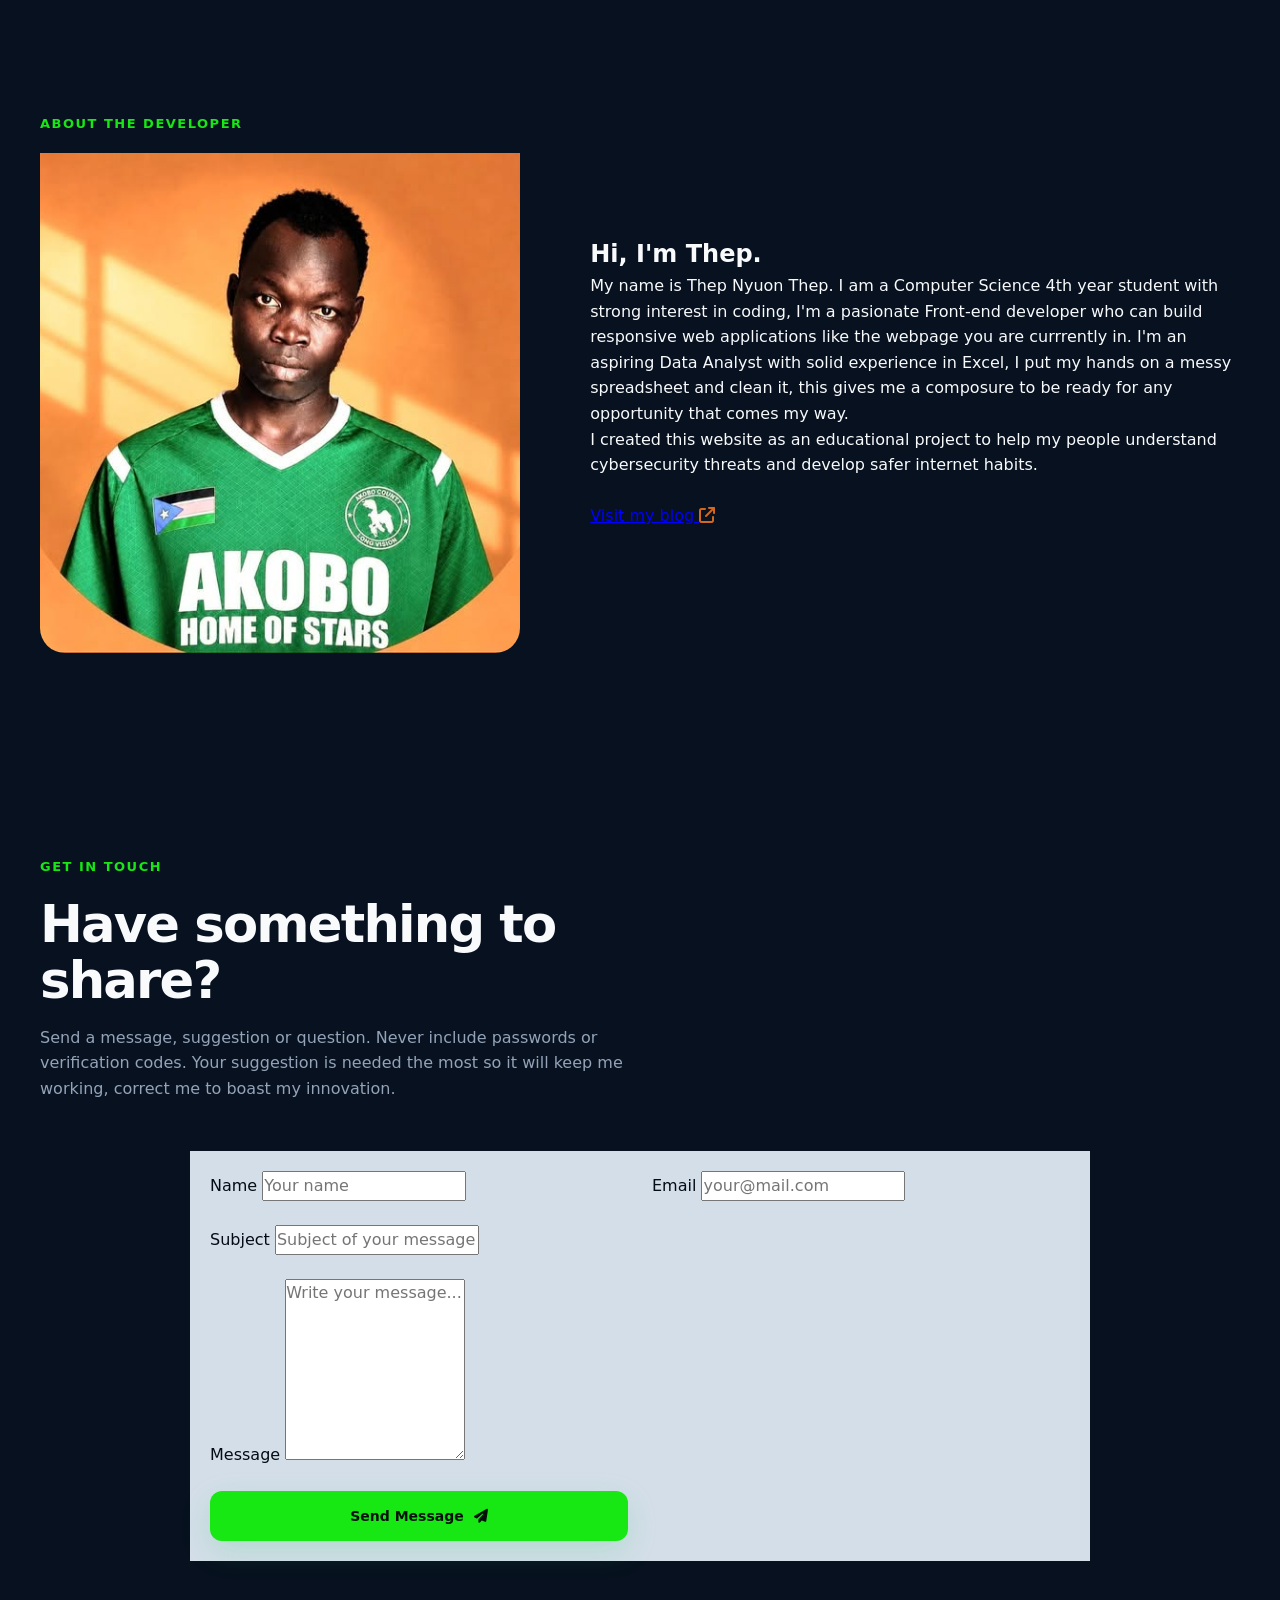
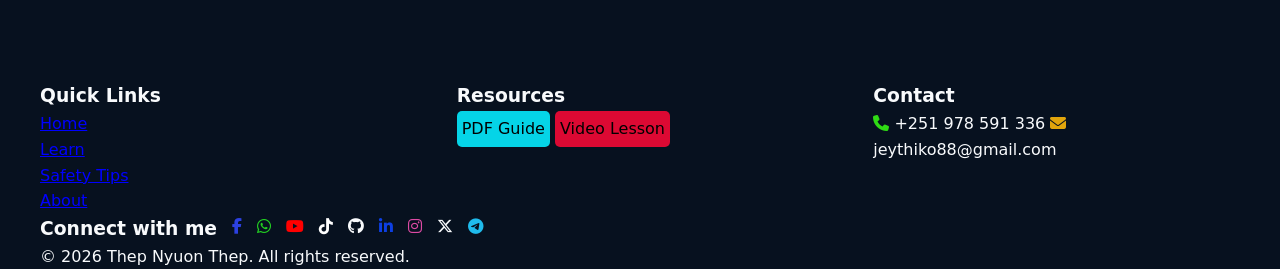
==== commit edae5910: "Update print statement from 'Hello' to 'Goodbye'" ====
--- a/index.html
+++ b/index.html
@@ -86,7 +86,7 @@
 
                 <span class="hero-label">
                     <i class="fa-solid fa-lock"></i>
-                    Cybersecurity Awareness
+                    I'm here to help you stay safe online.
                 </span>
 
 
@@ -328,7 +328,8 @@
                 </span>
 
                 <h2>
-                    Note and practice these simple habits, you will have a full control over your information.
+                    Simple habits can make
+                    a big difference.
                 </h2>
 
                 <p>
@@ -748,7 +749,6 @@
                     PDF Guide
                 </a>
         </button>
-                <br>
            <button class="video-btn">
                 <a href="open.mp4" download>
                     Video Lesson
--- a/style.css
+++ b/style.css
@@ -6,8 +6,8 @@
     --bg-darker: #040b14;
     --bg-card: #0d1b2a;
 
-    --primary: #17e414;
-    --primary-dark: #2fda14;
+    --primary: #17e814;
+    --primary-dark: #081e22;
 
     --secondary: #38bdf8;
 
@@ -17,7 +17,7 @@
     --border: rgba(255, 255, 255, 0.08);
 
     /* Effects */
-    --shadow: 0 20px 50px rgba(0, 0, 0, 0.35);
+    --shadow: 0 20px 50px rgba(15, 9, 9, 0.232);
 
     --radius-sm: 10px;
     --radius-md: 16px;
@@ -1197,7 +1197,7 @@
     /* PRIVACY SECTION */
 
     .privacy-section {
-        width: 90%;
+        width: 100%;
         margin: 0 auto;
         padding: 20px 0 70px;
     }
@@ -1598,7 +1598,7 @@
     .section,
     .privacy-section,
     .footer-container {
-        width: 92%;
+        width: 97%;
     }
 
 
@@ -1762,7 +1762,7 @@
 /* PRIVACY SECTION */
 
     .privacy-section {
-        width: 90%;
+        width: 97%;
         margin: 0 auto;
         padding: 20px 30px;
     }
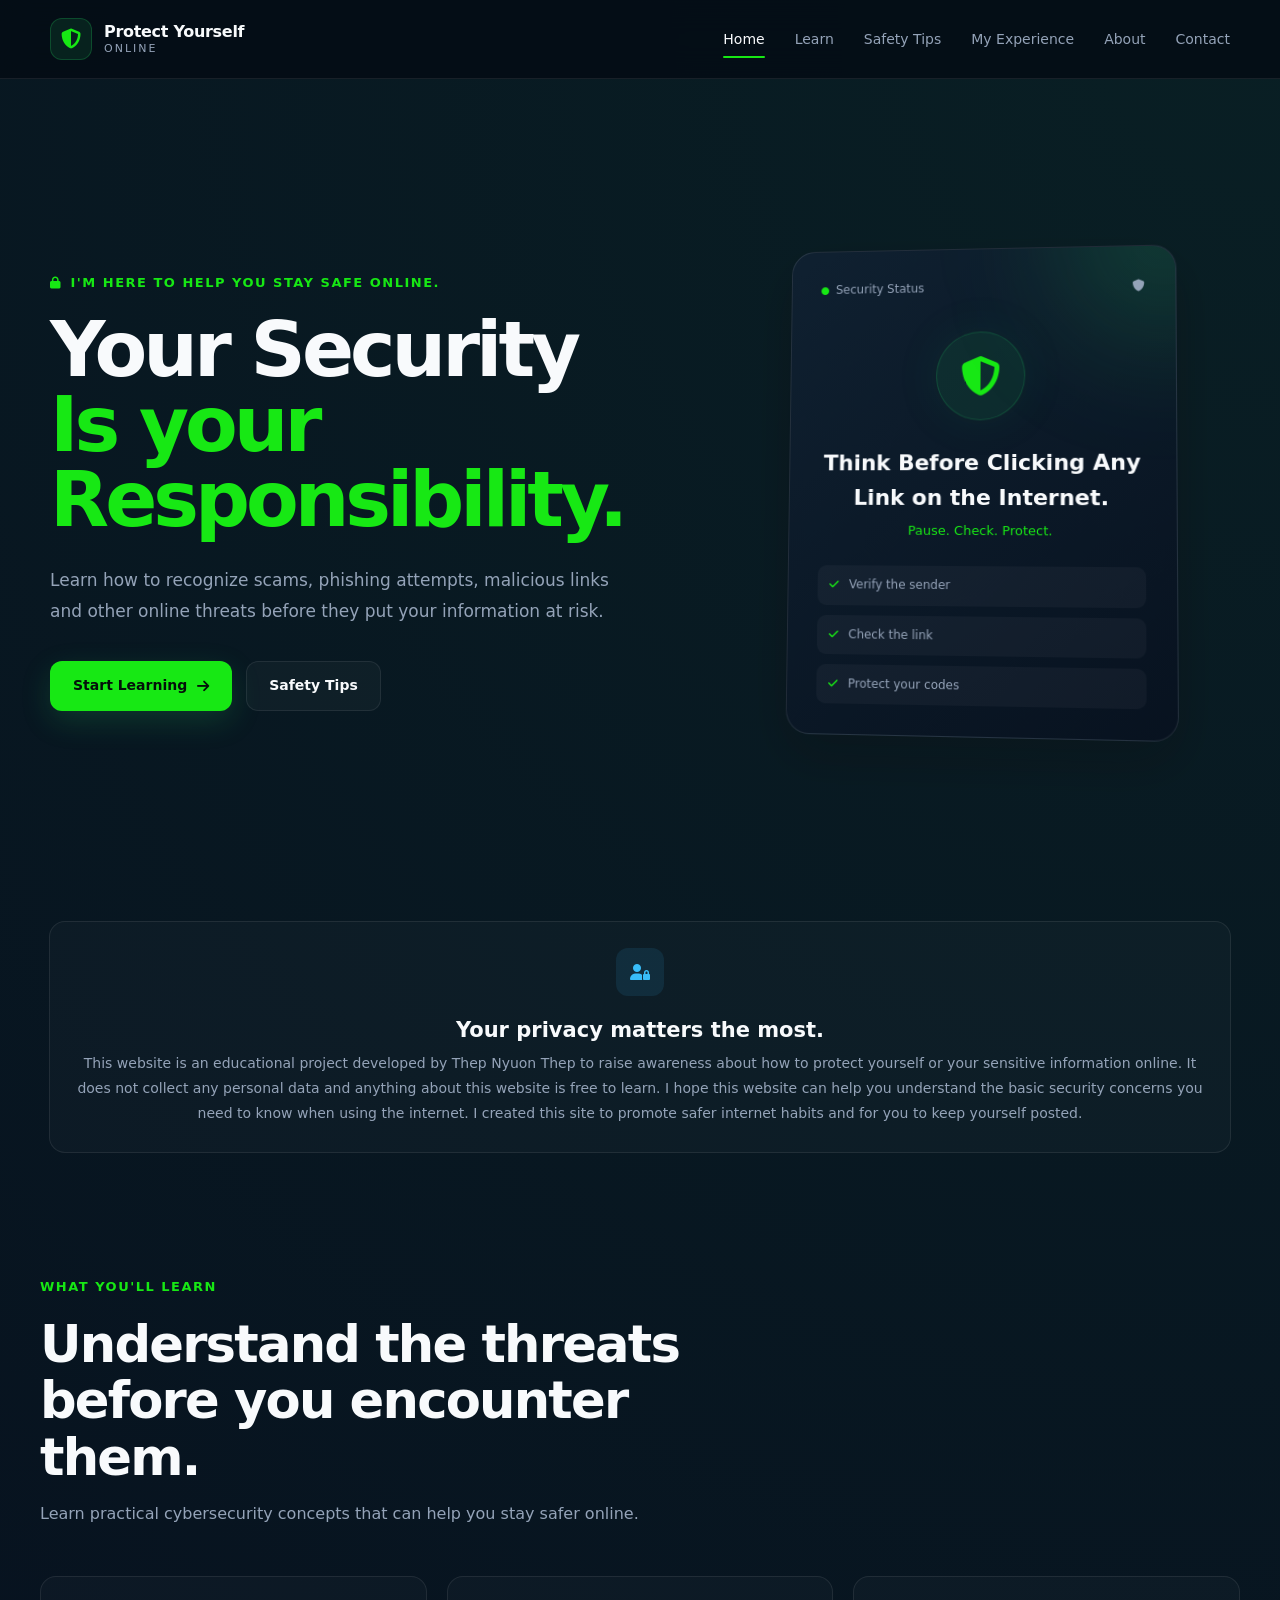
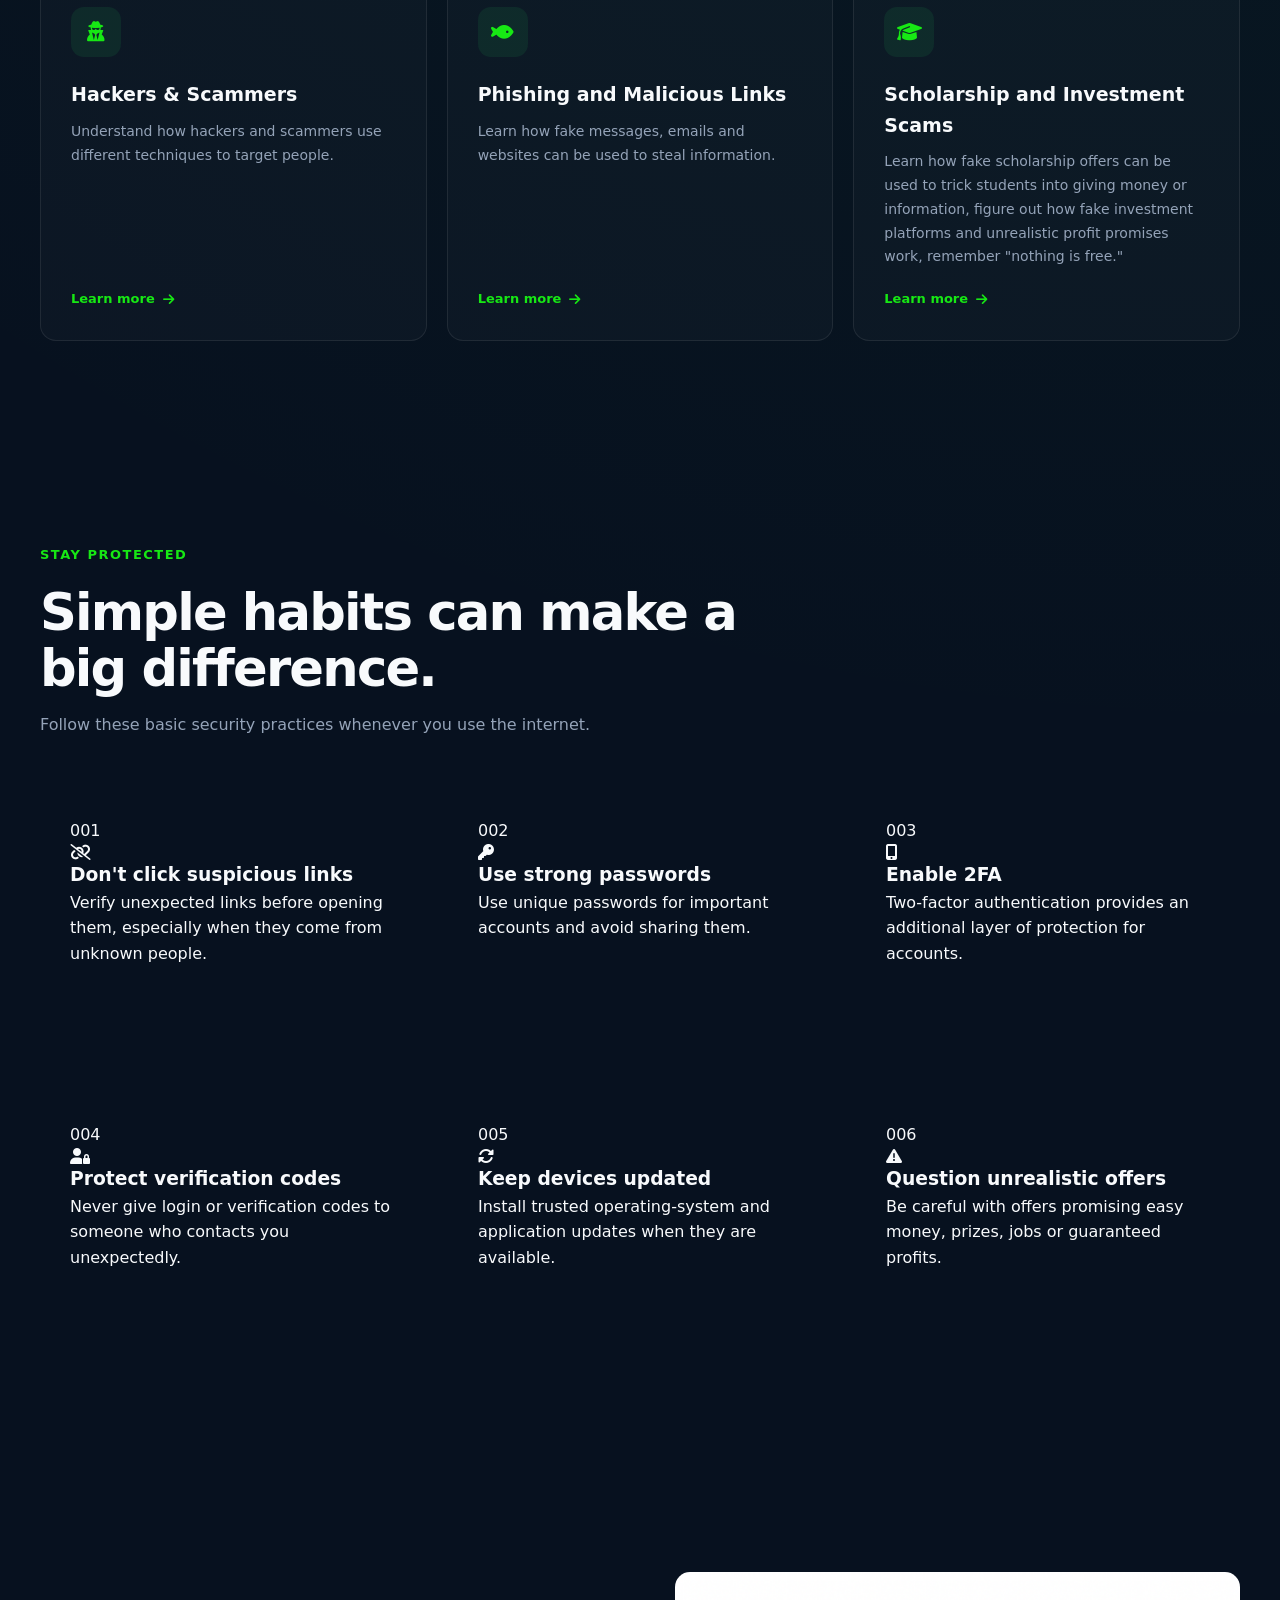
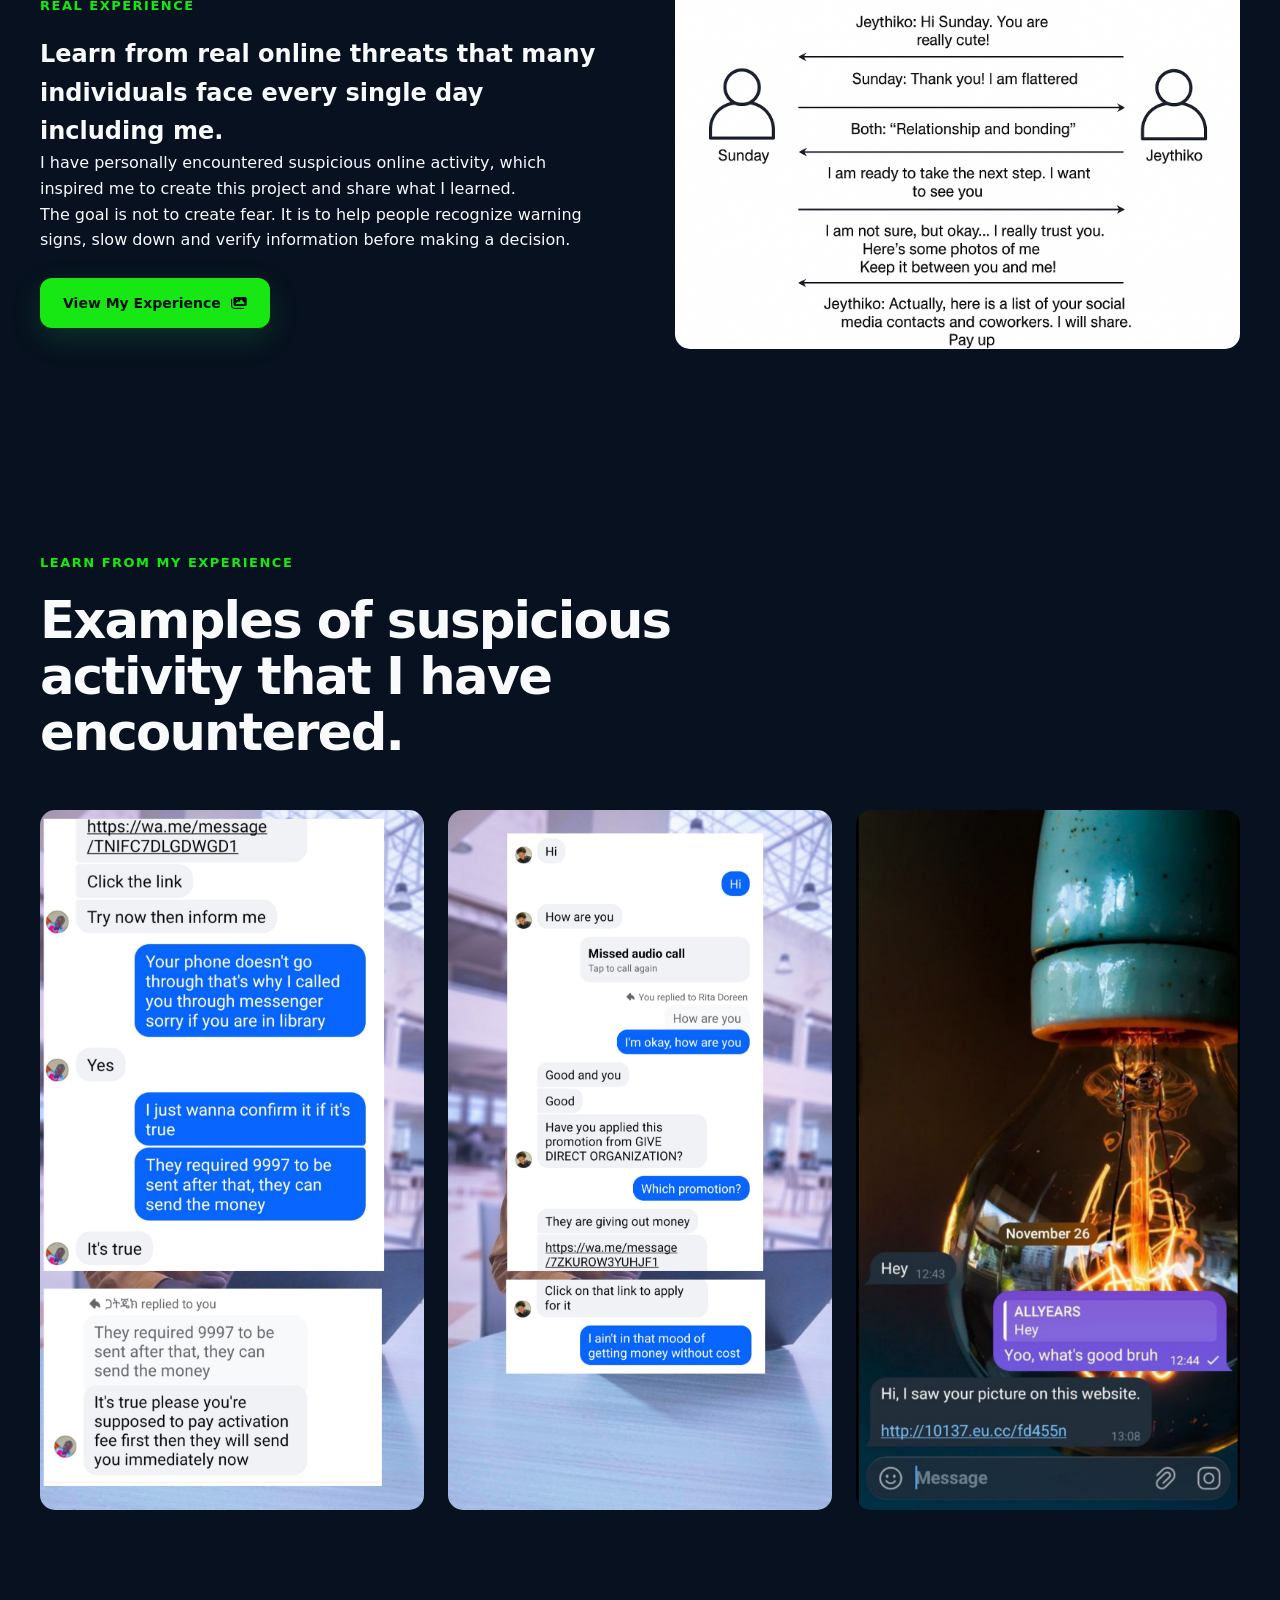
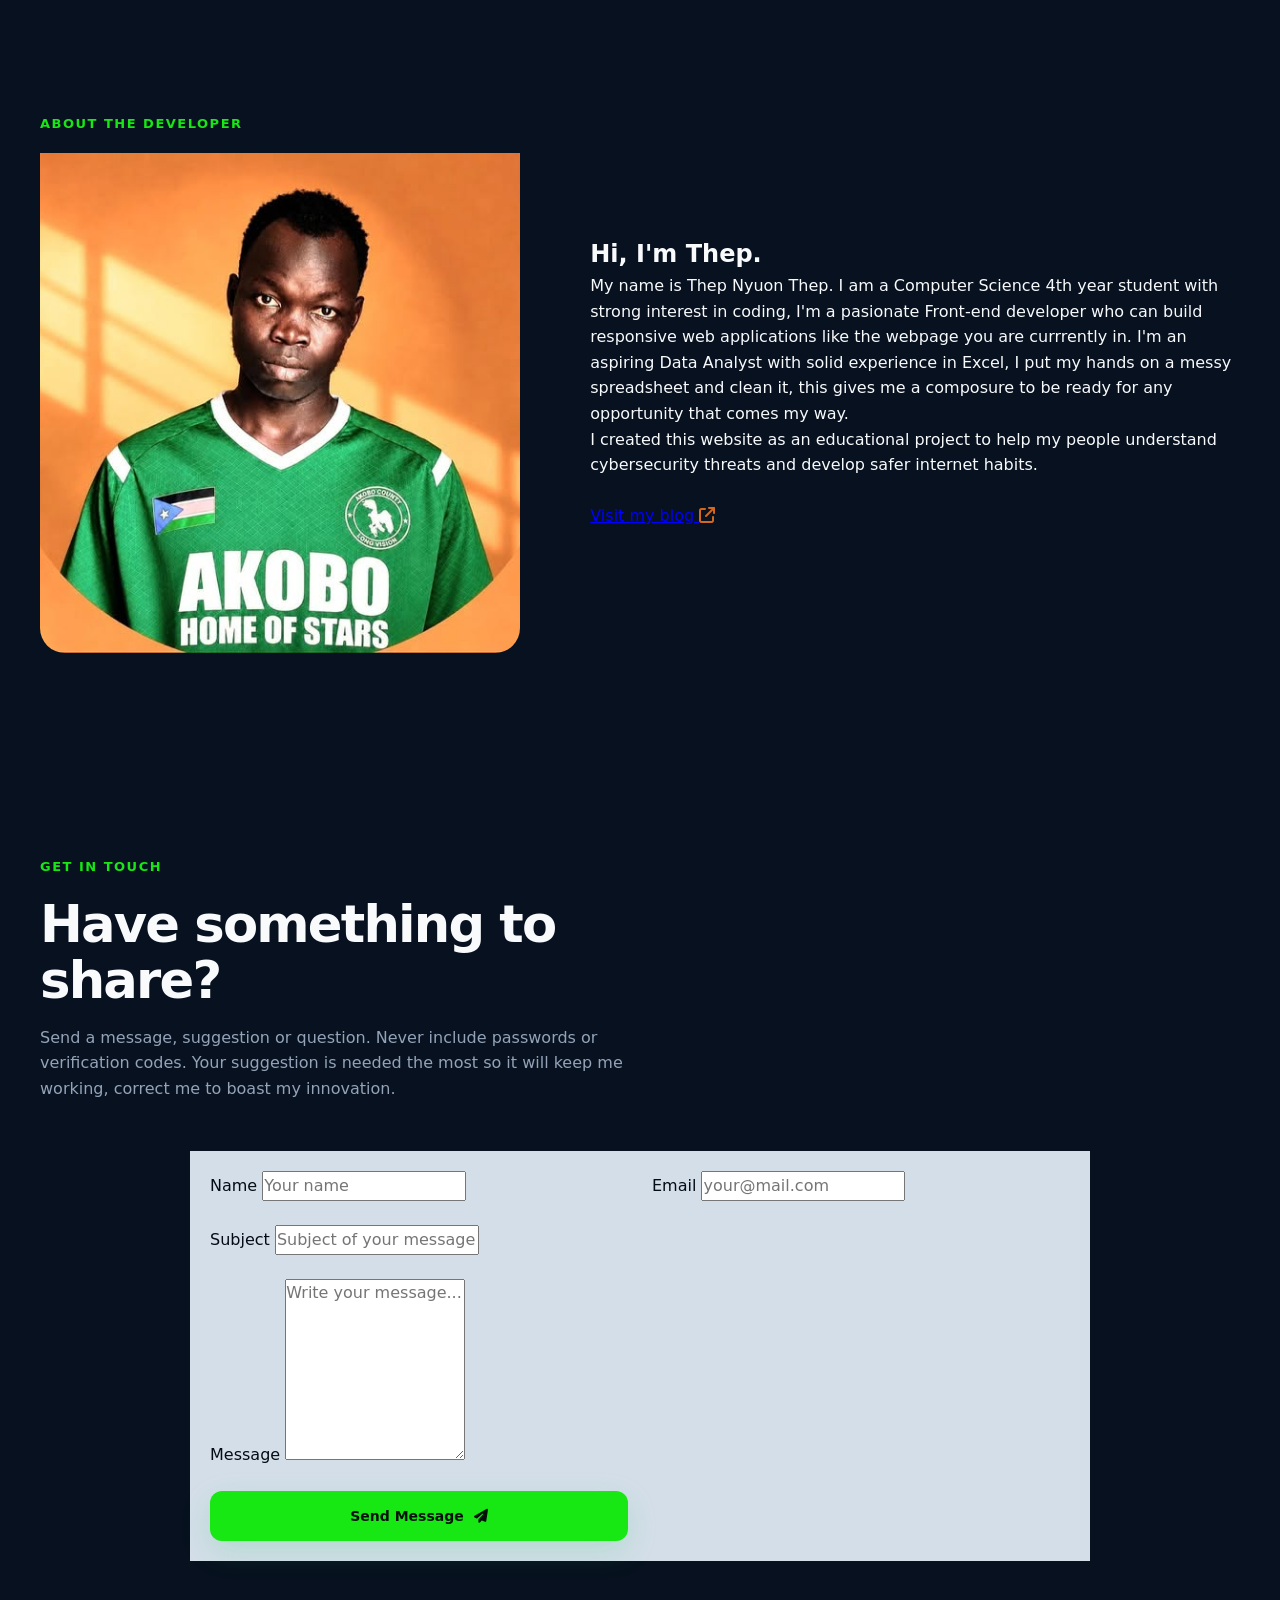
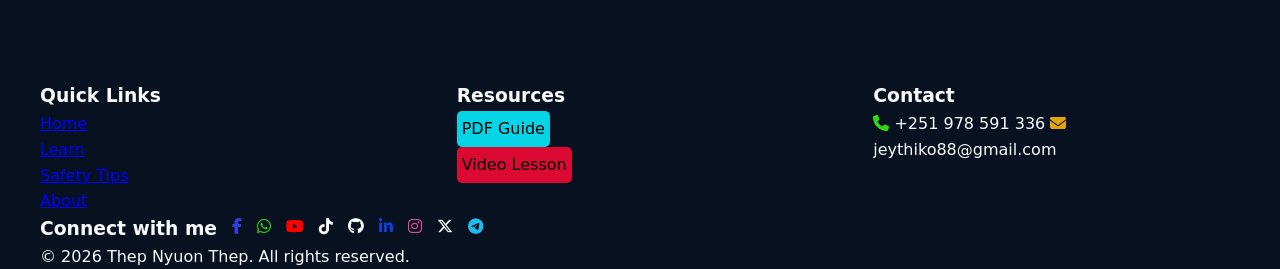
==== commit 72a597ee: "Update print statement from 'Hello' to 'Goodbye'" ====
--- a/index.html
+++ b/index.html
@@ -749,6 +749,7 @@
                     PDF Guide
                 </a>
         </button>
+                <br>
            <button class="video-btn">
                 <a href="open.mp4" download>
                     Video Lesson
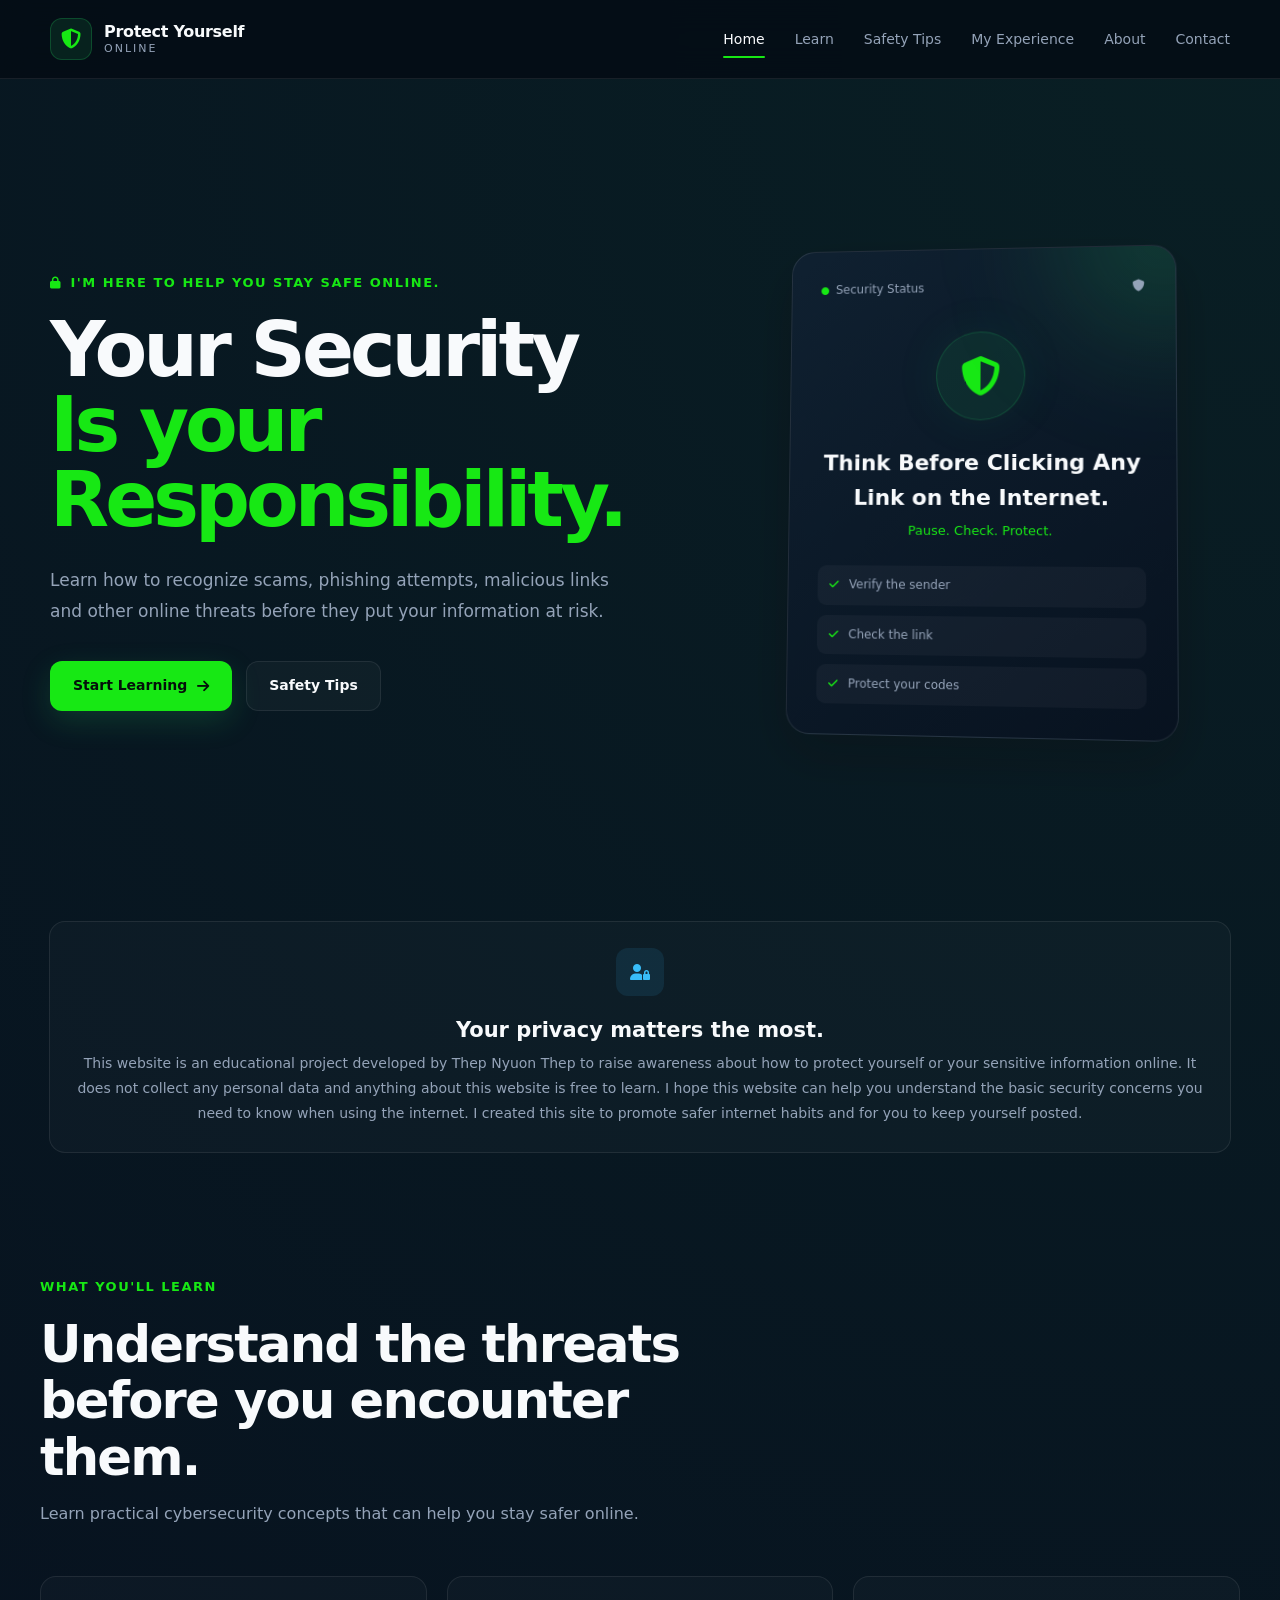
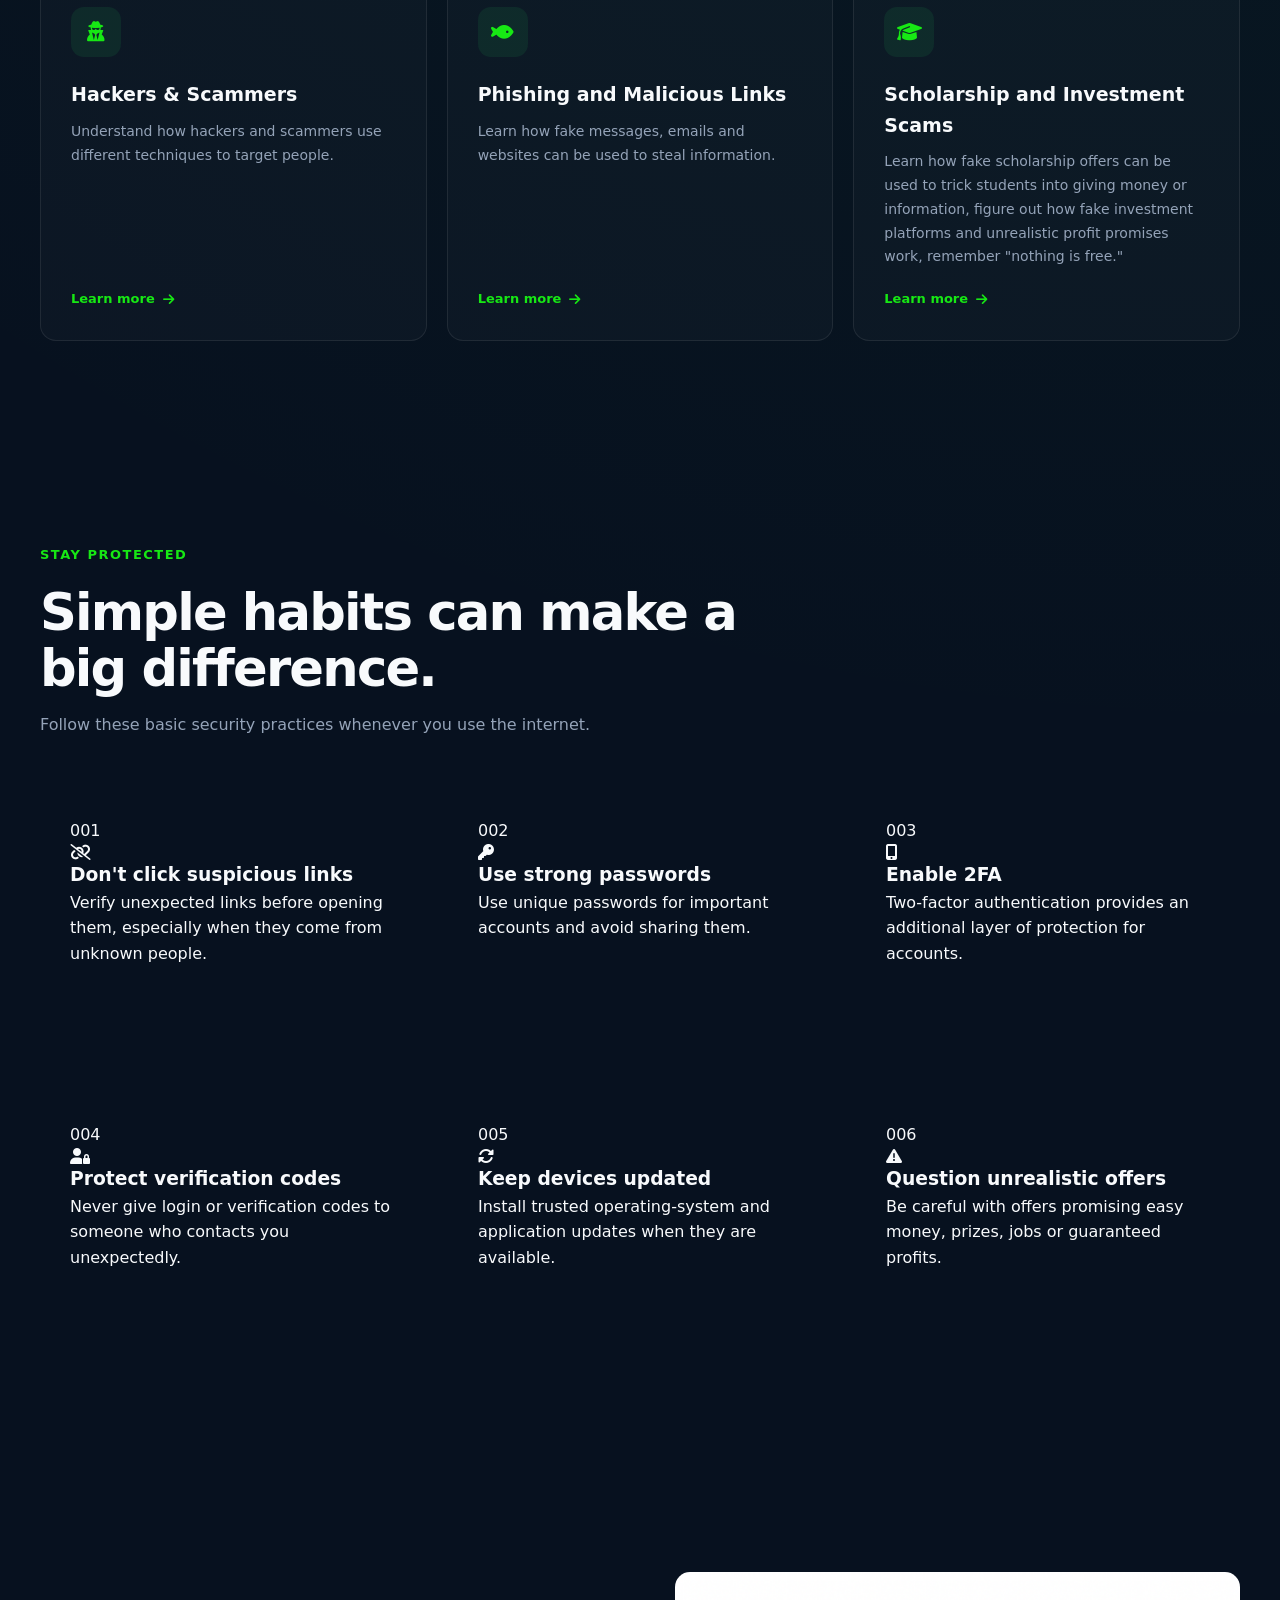
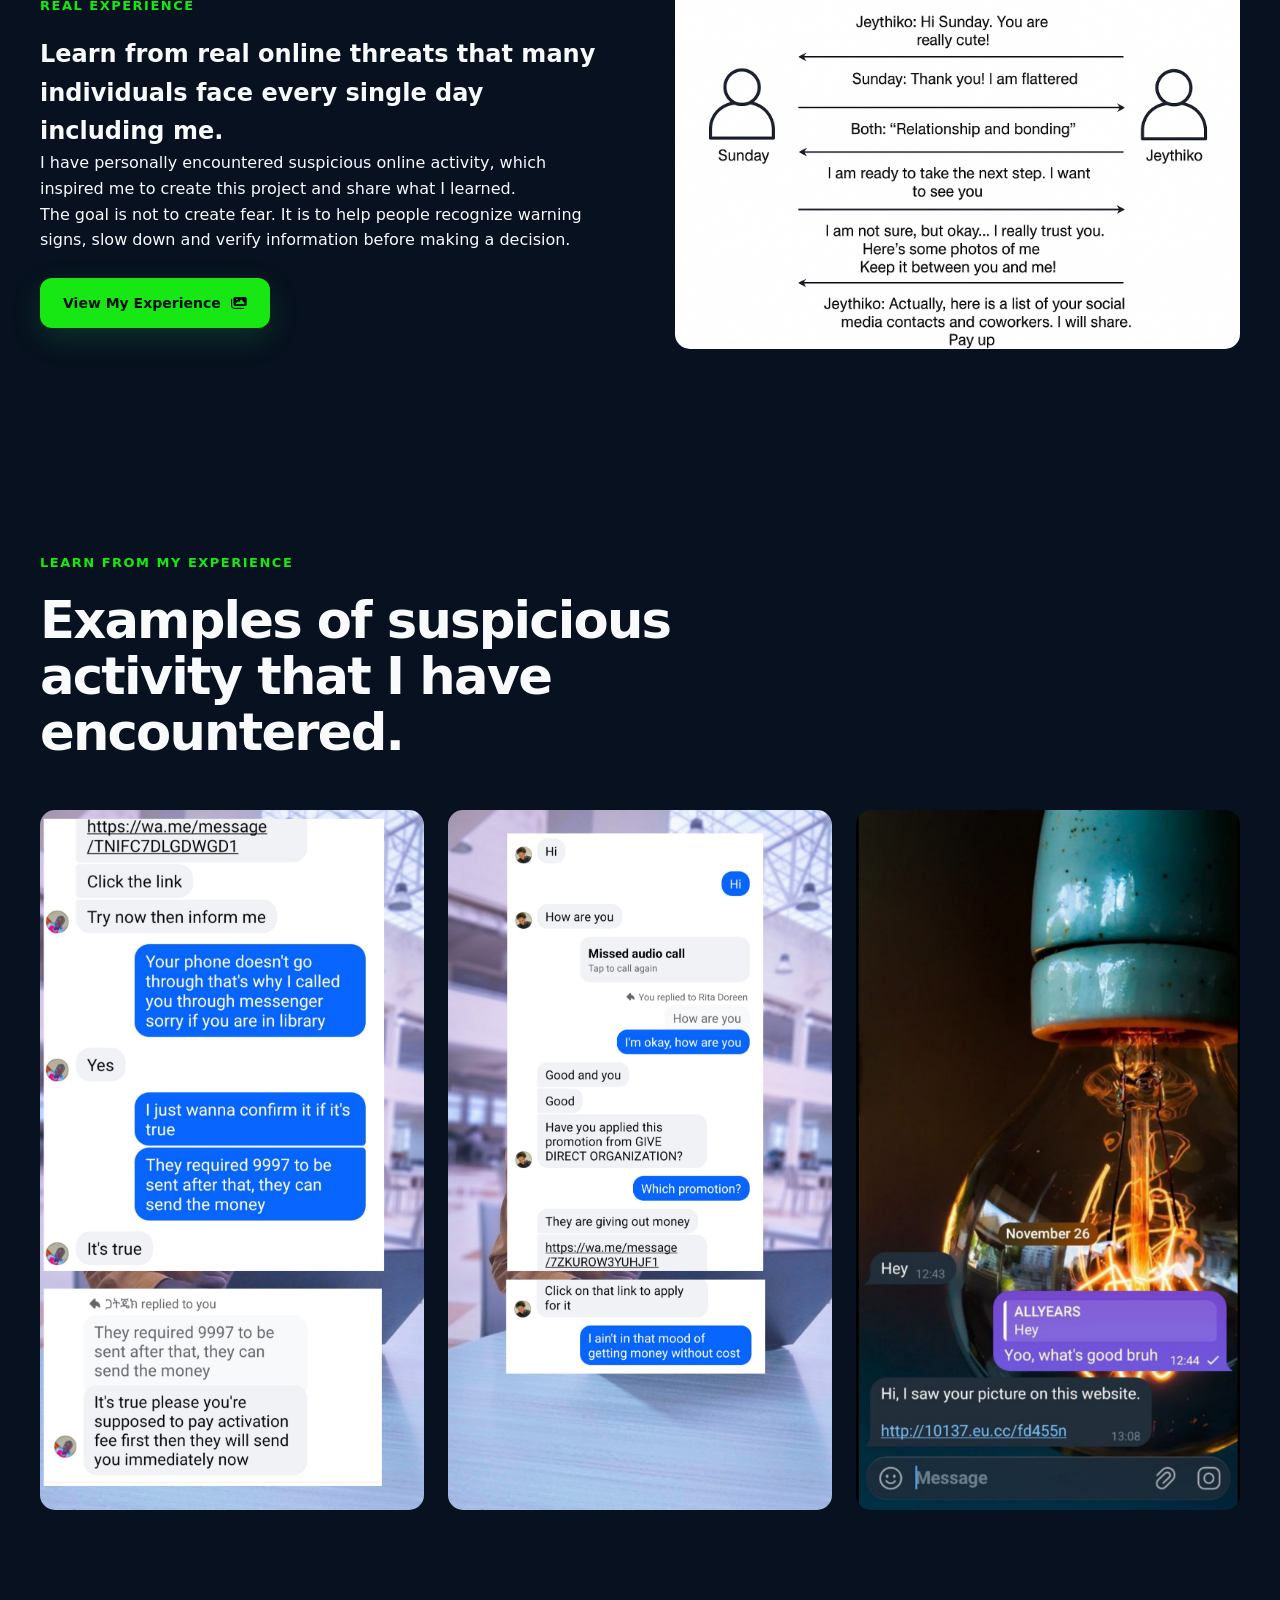
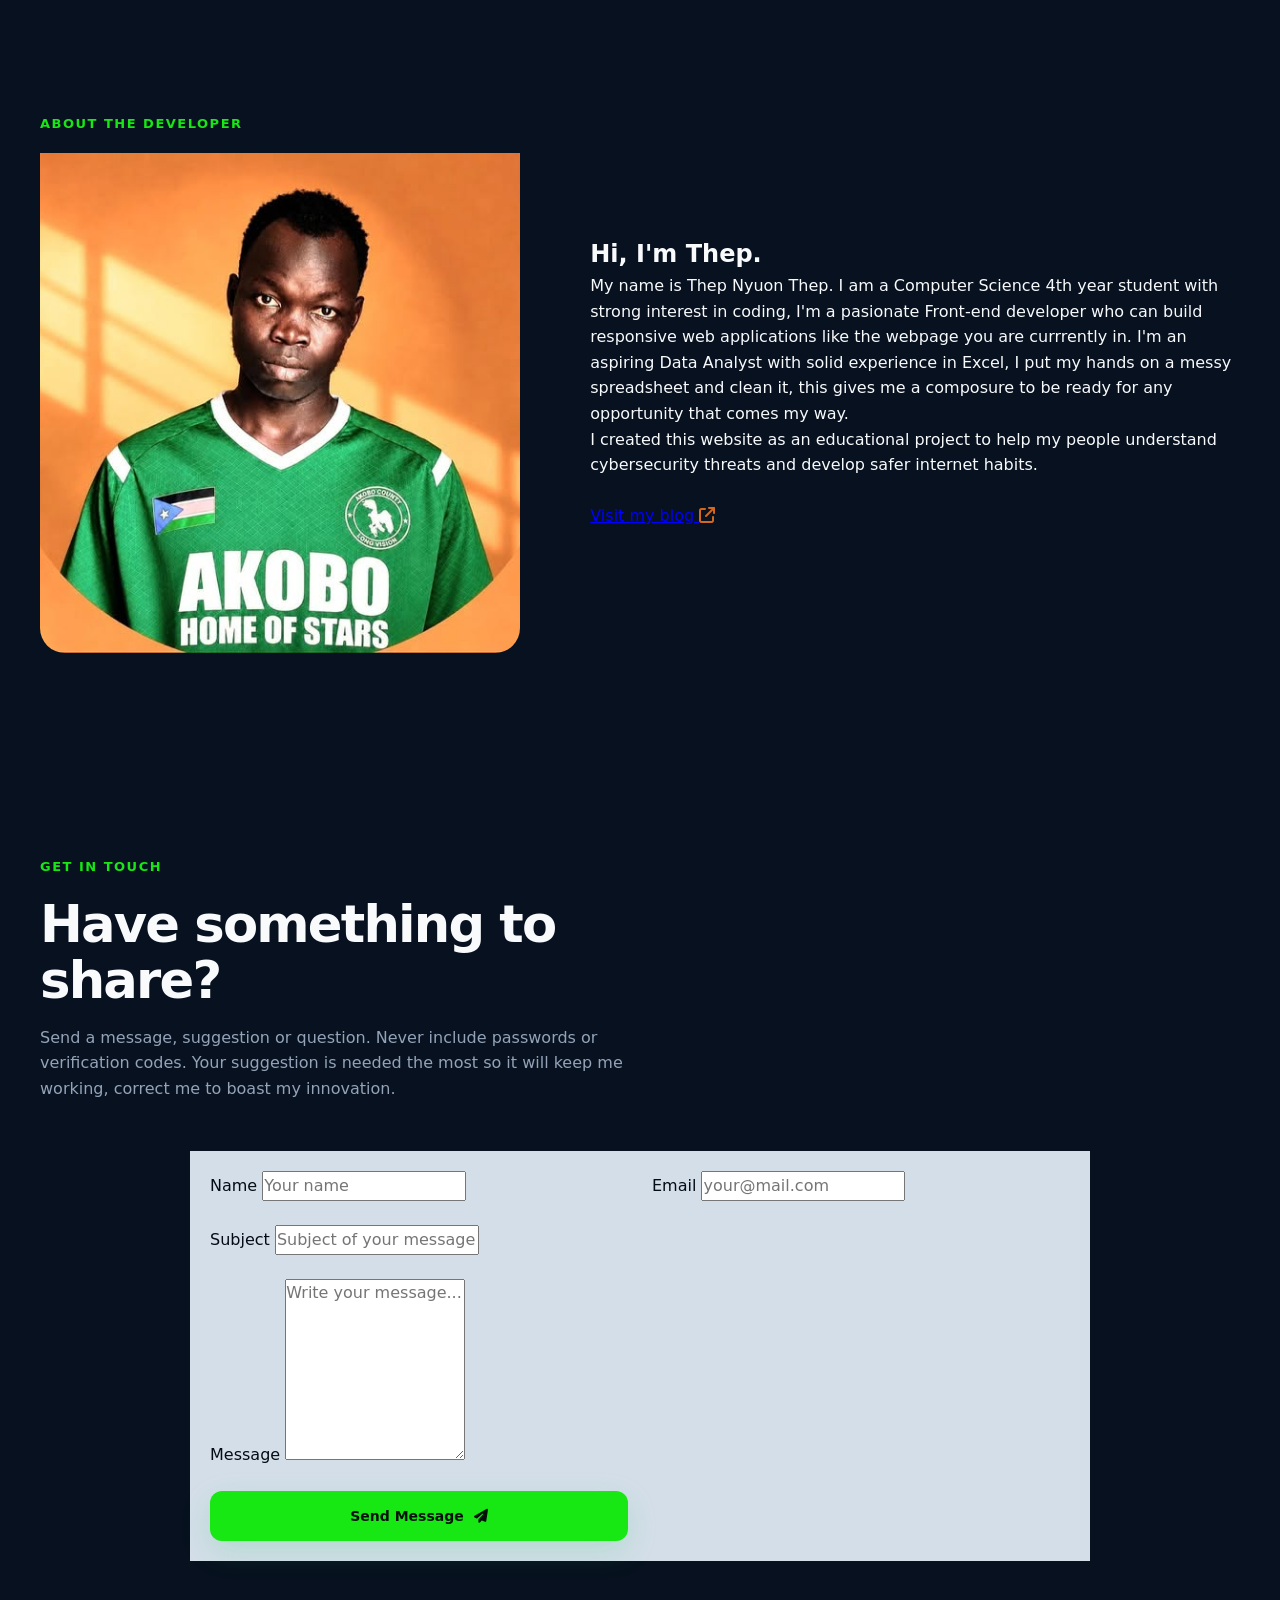
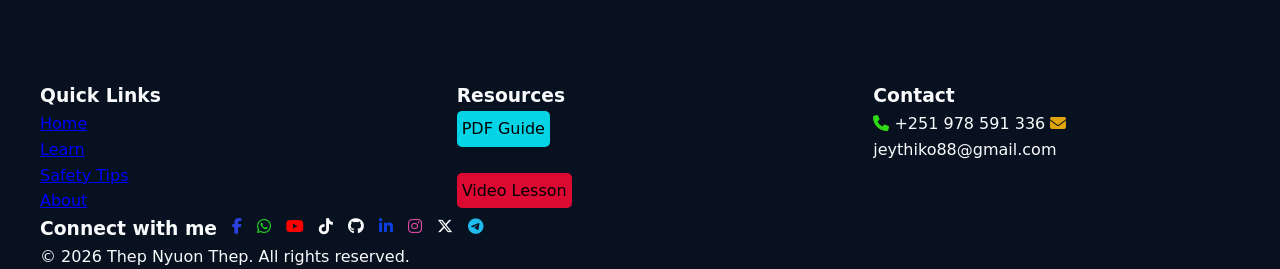
==== commit f9d98131: "Update index.html" ====
--- a/index.html
+++ b/index.html
@@ -750,6 +750,7 @@
                 </a>
         </button>
                 <br>
+                <br>
            <button class="video-btn">
                 <a href="open.mp4" download>
                     Video Lesson
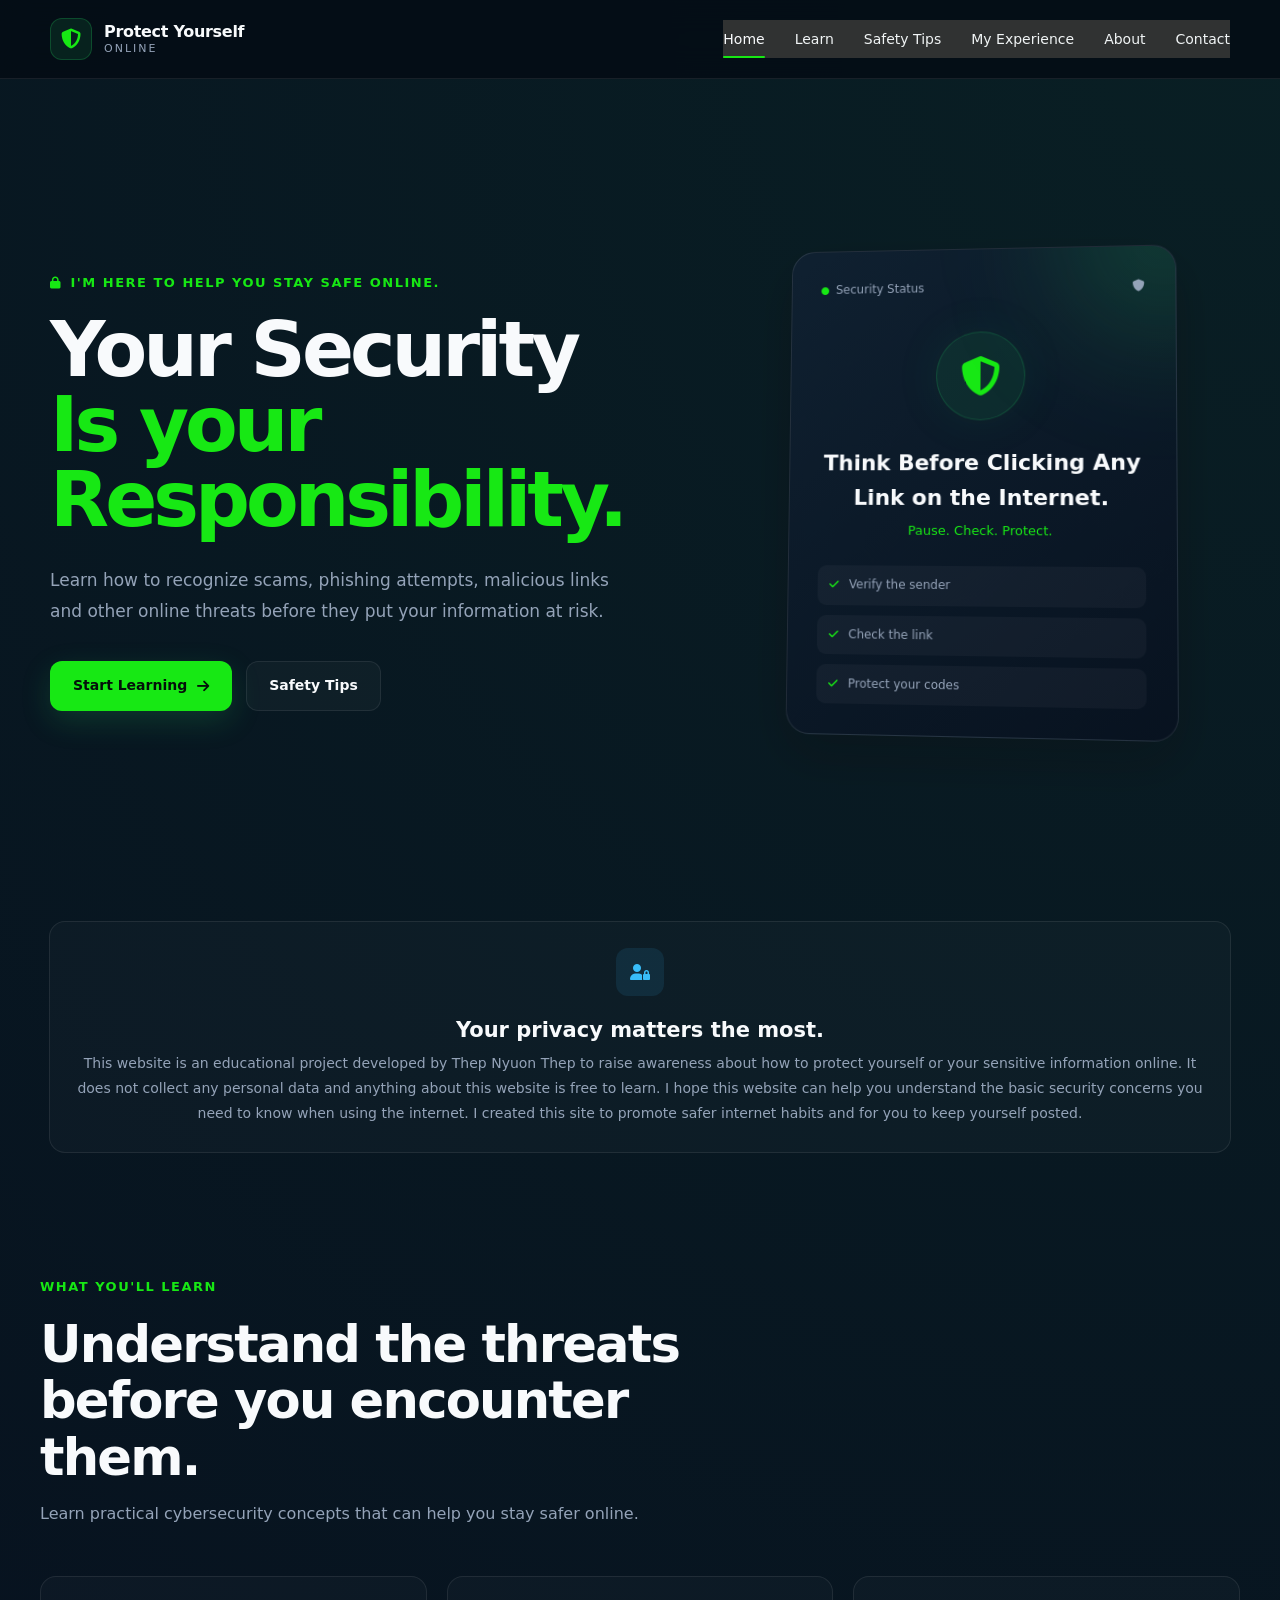
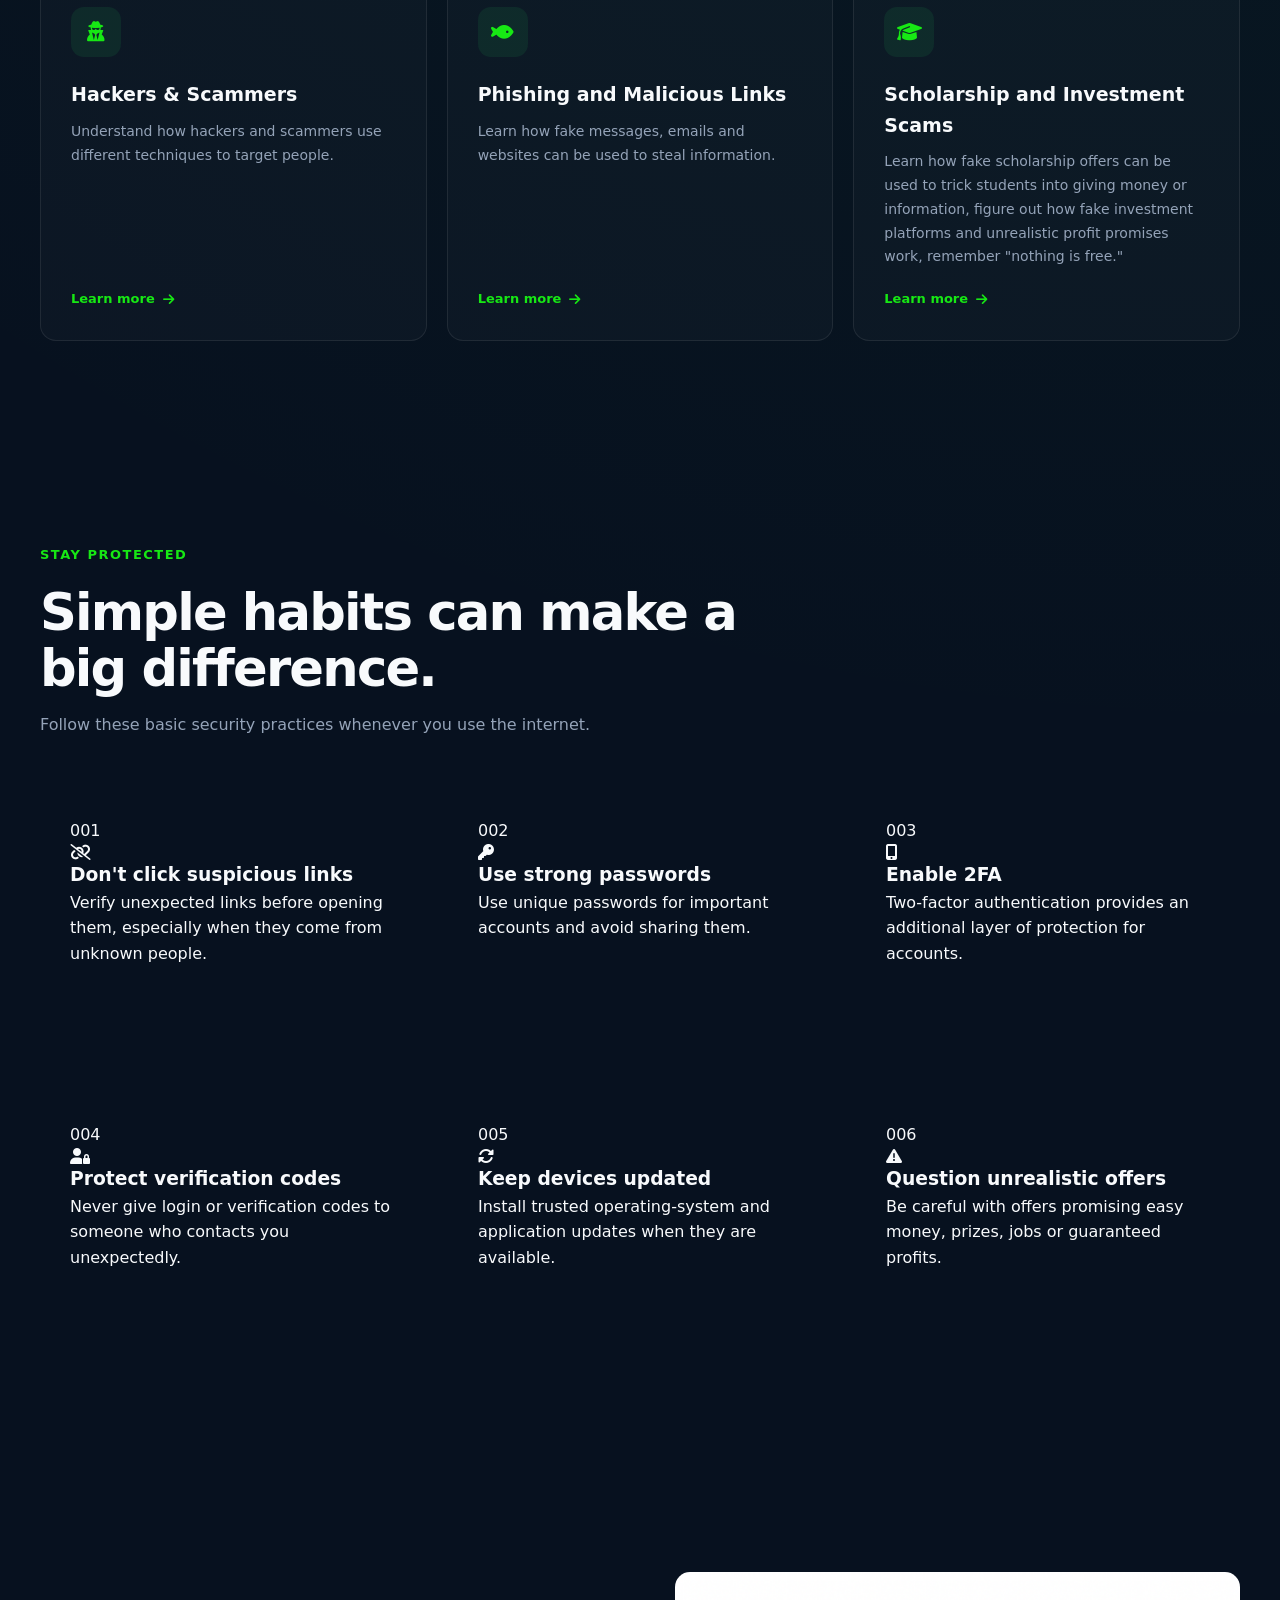
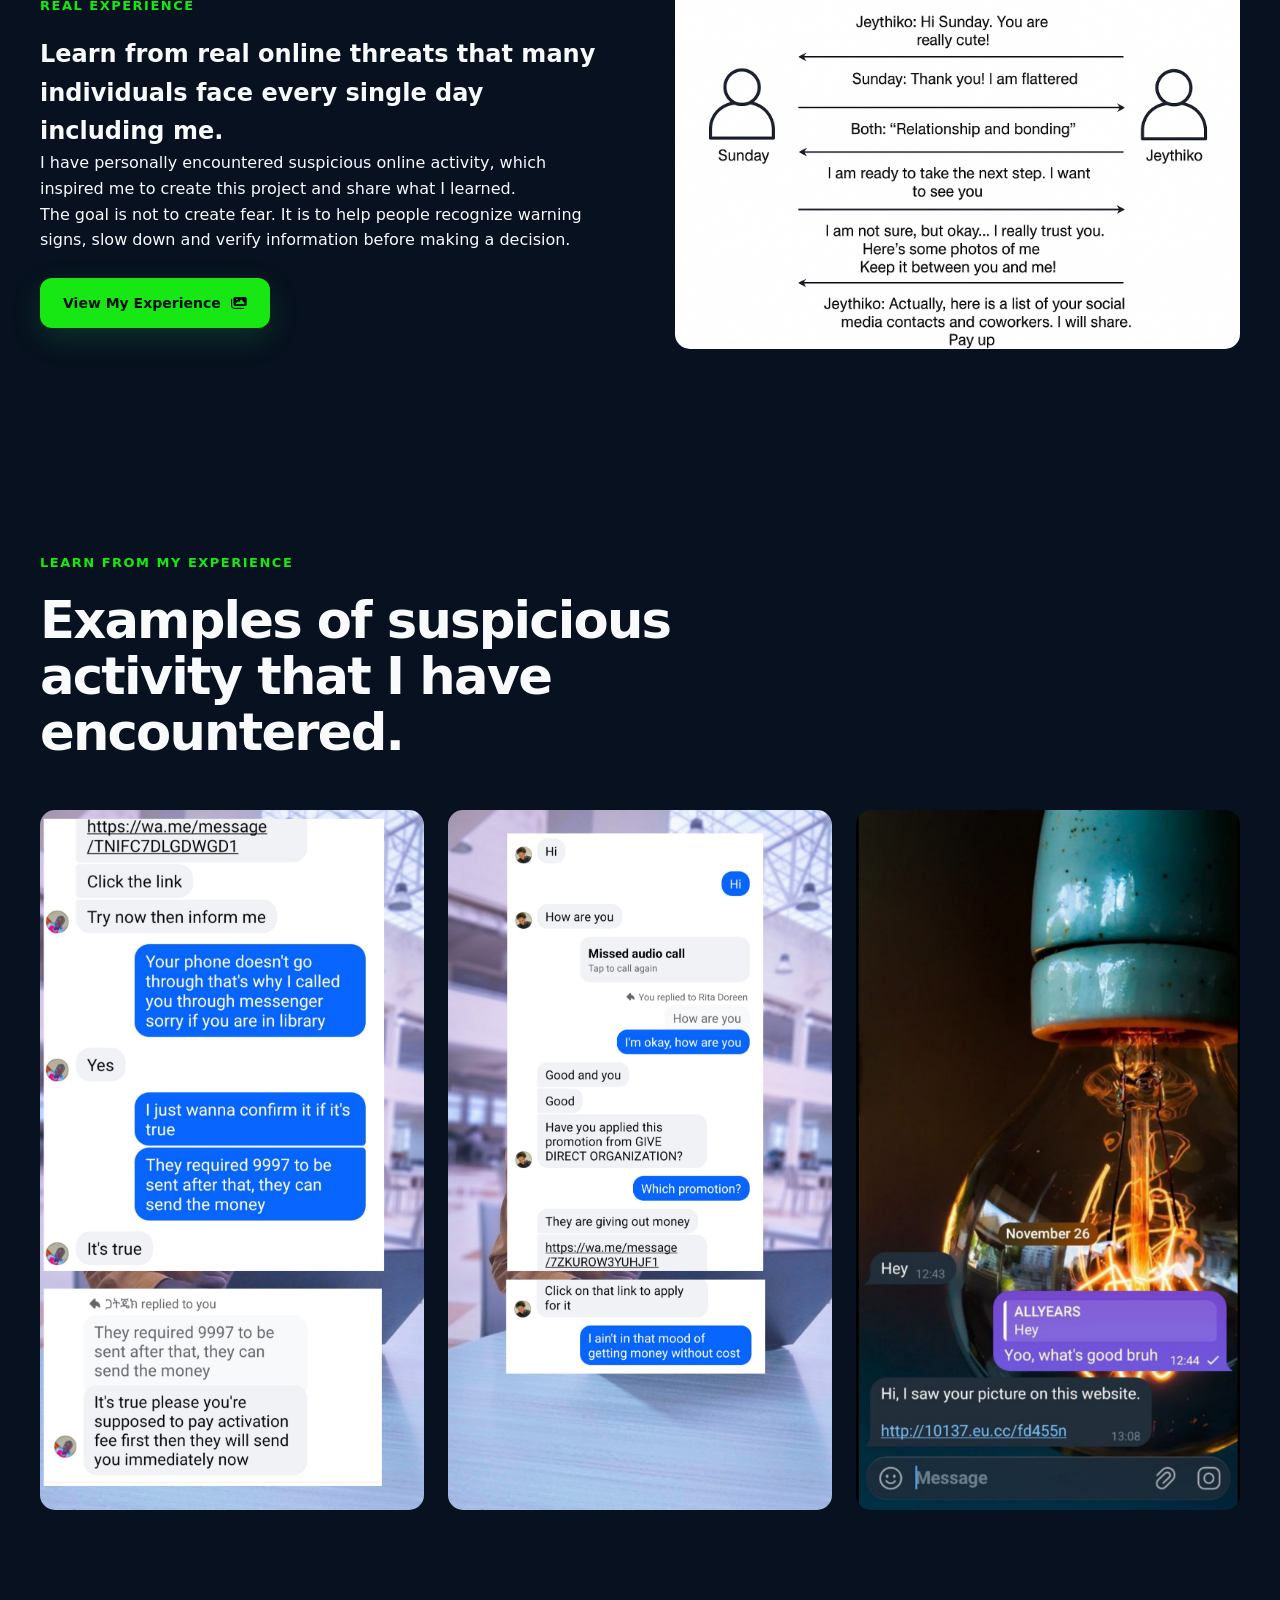
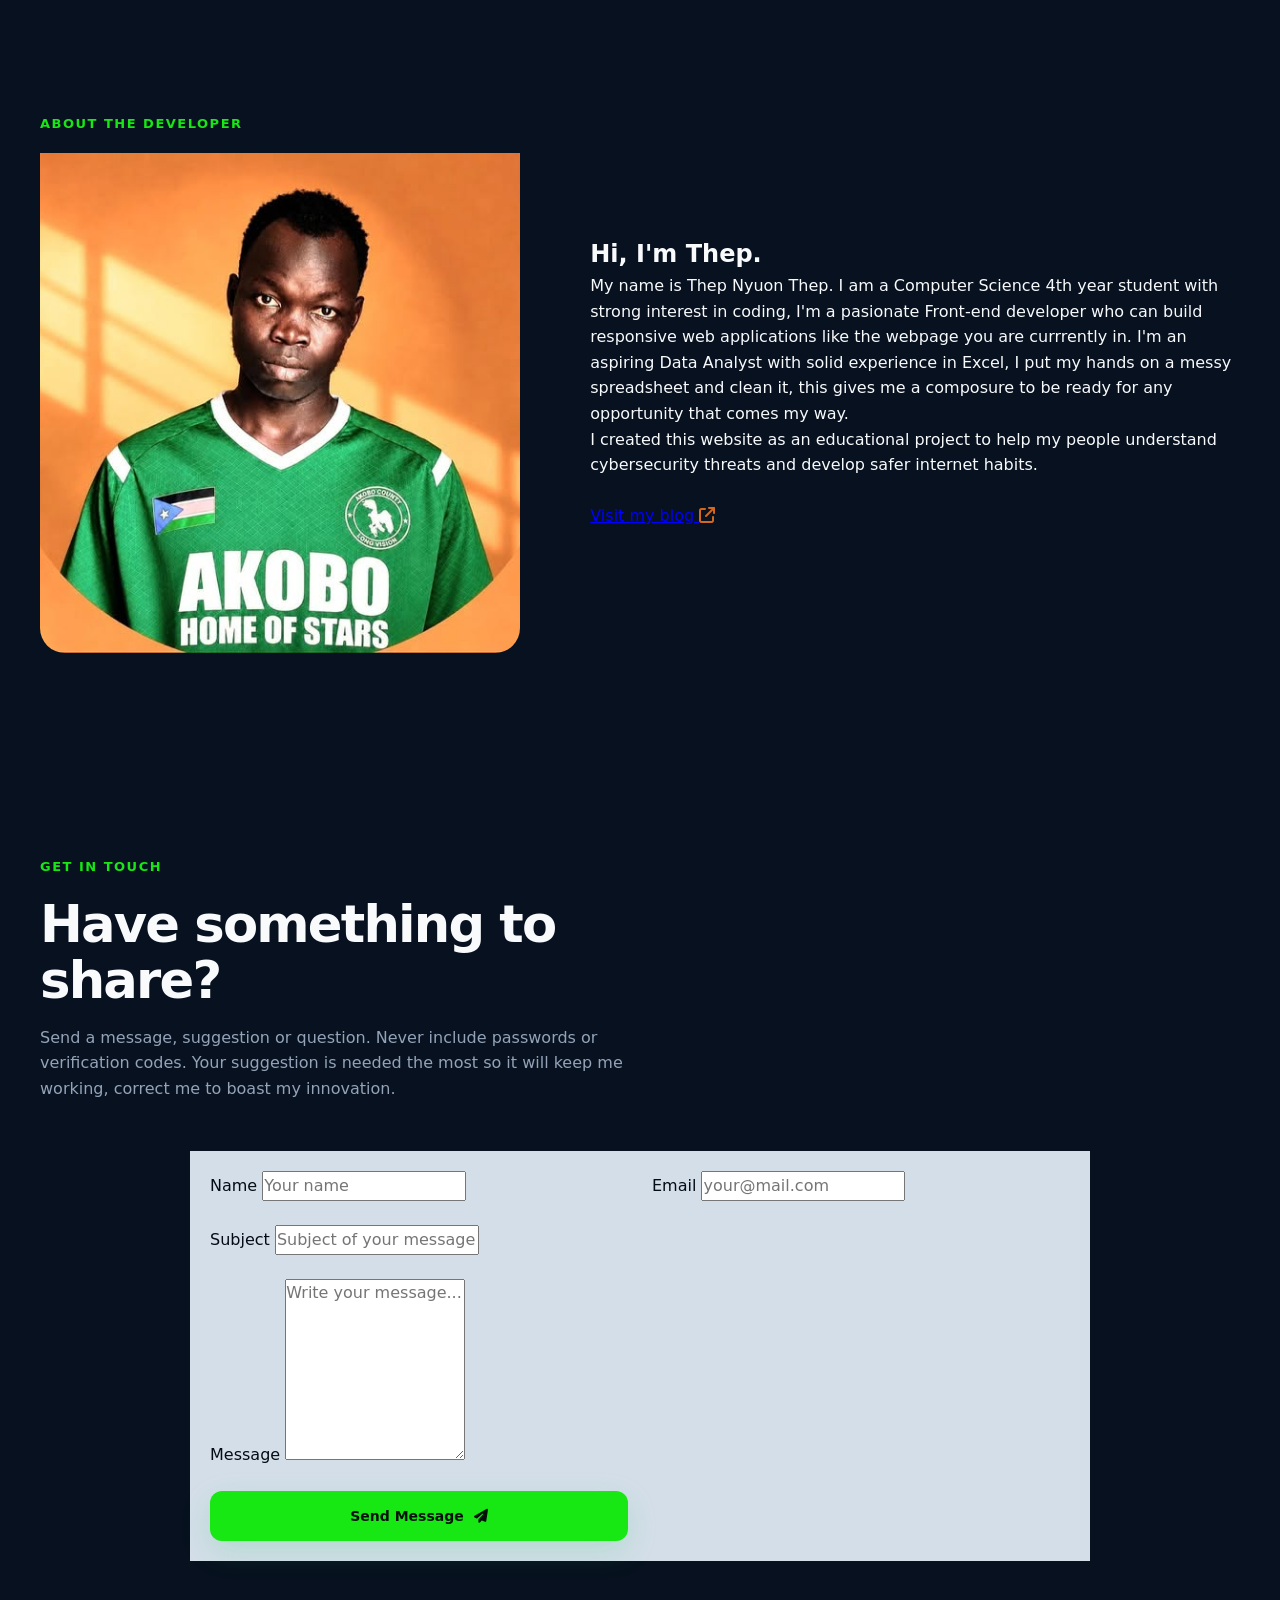
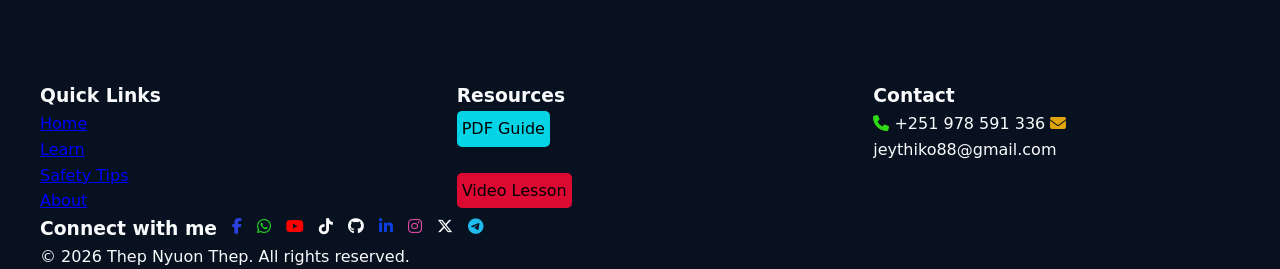
==== commit da0dae12: "Update index.html" ====
--- a/index.html
+++ b/index.html
@@ -14,6 +14,7 @@
     <meta name="author" content="Thep Nyuon Thep">
 
     <title>Protect Yourself Online | Thep Nyuon Thep - Cybersecurity Awareness</title>
+    <link rel="icon" type="image/png" href=titleLogo.png>
 
     <!-- Font Awesome -->
     <link rel="stylesheet"
--- a/style.css
+++ b/style.css
@@ -233,6 +233,8 @@
     align-items: center;
 
     gap: 30px;
+
+    background: rgb(48, 50, 50);
 }
 
 
@@ -240,7 +242,7 @@
 
     position: relative;
 
-    color: var(--text-muted);
+    color: rgb(240, 244, 245);
 
     font-size: 14px;
 
@@ -256,7 +258,7 @@
 .nav-links a:hover,
 .nav-links a.active {
 
-    color: var(--text-main);
+    color: rgb(21, 255, 0);color: var(--text-main);
 }
 
 
